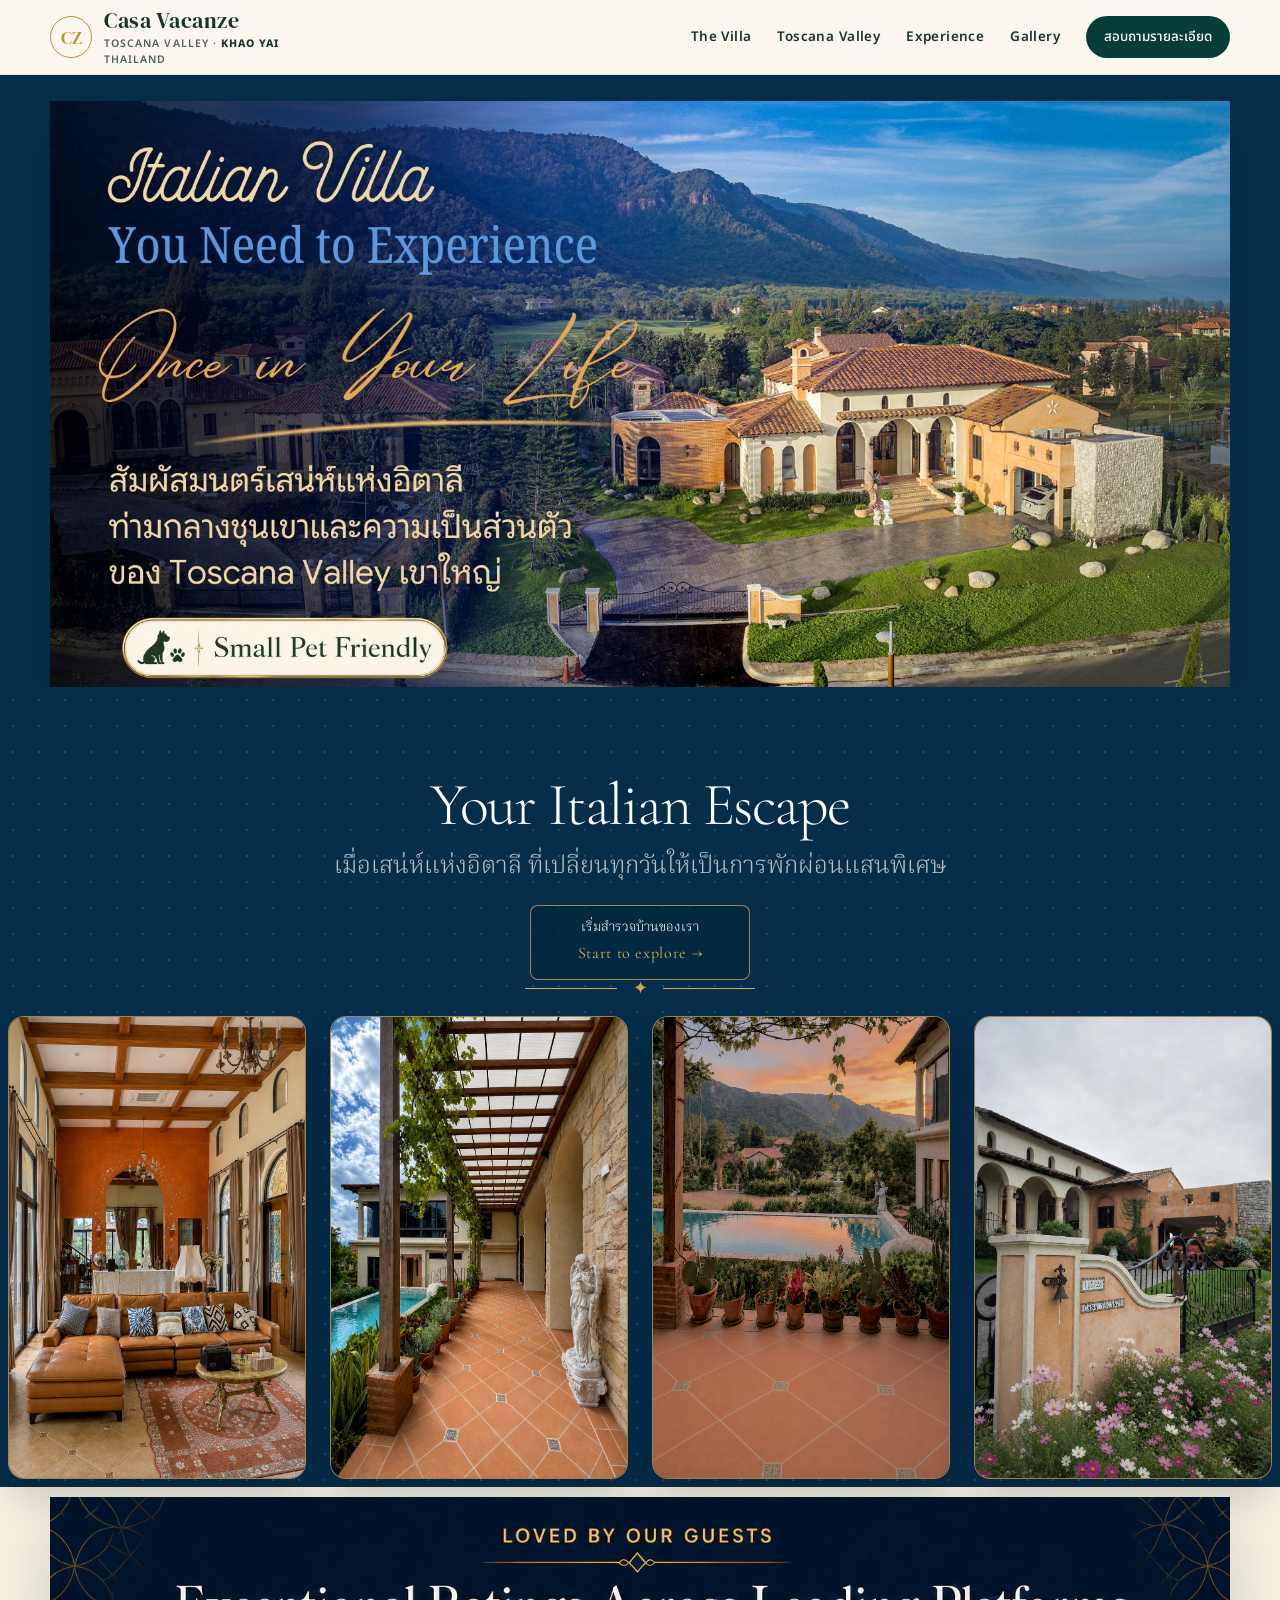
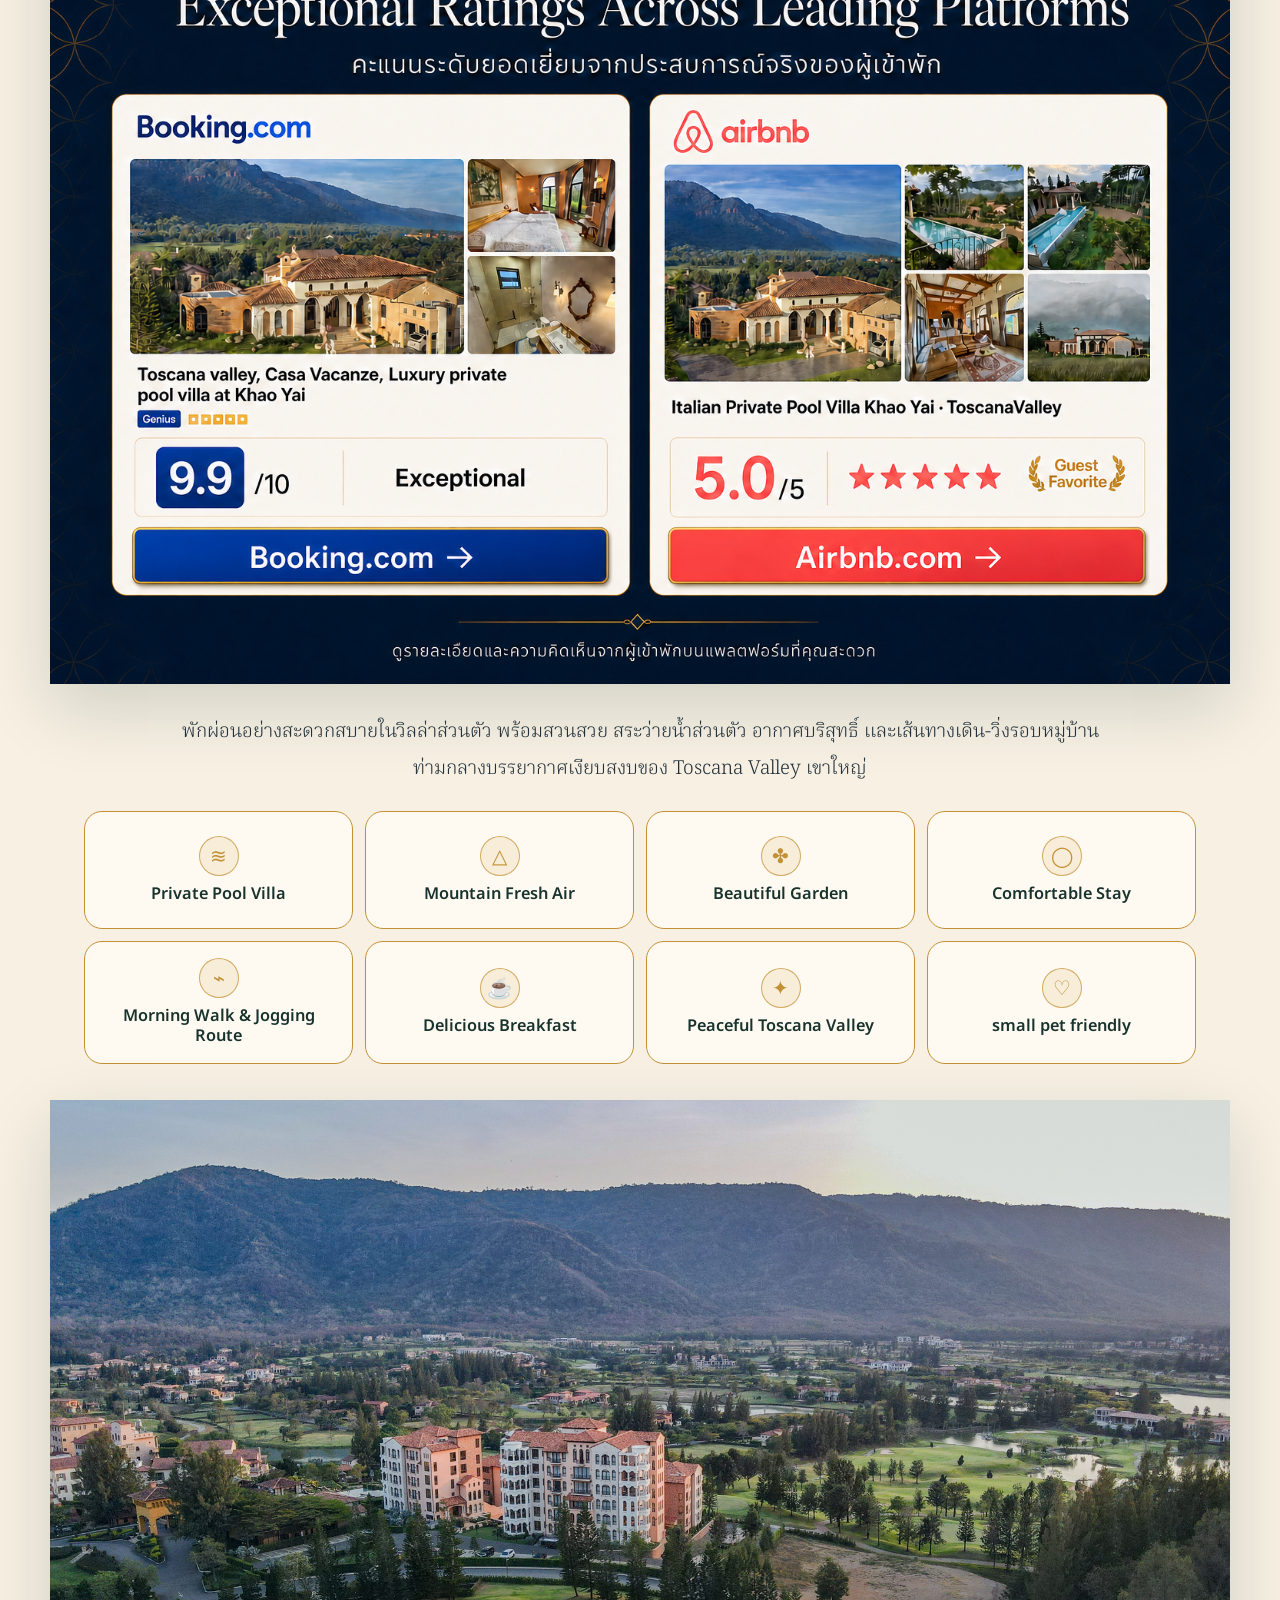
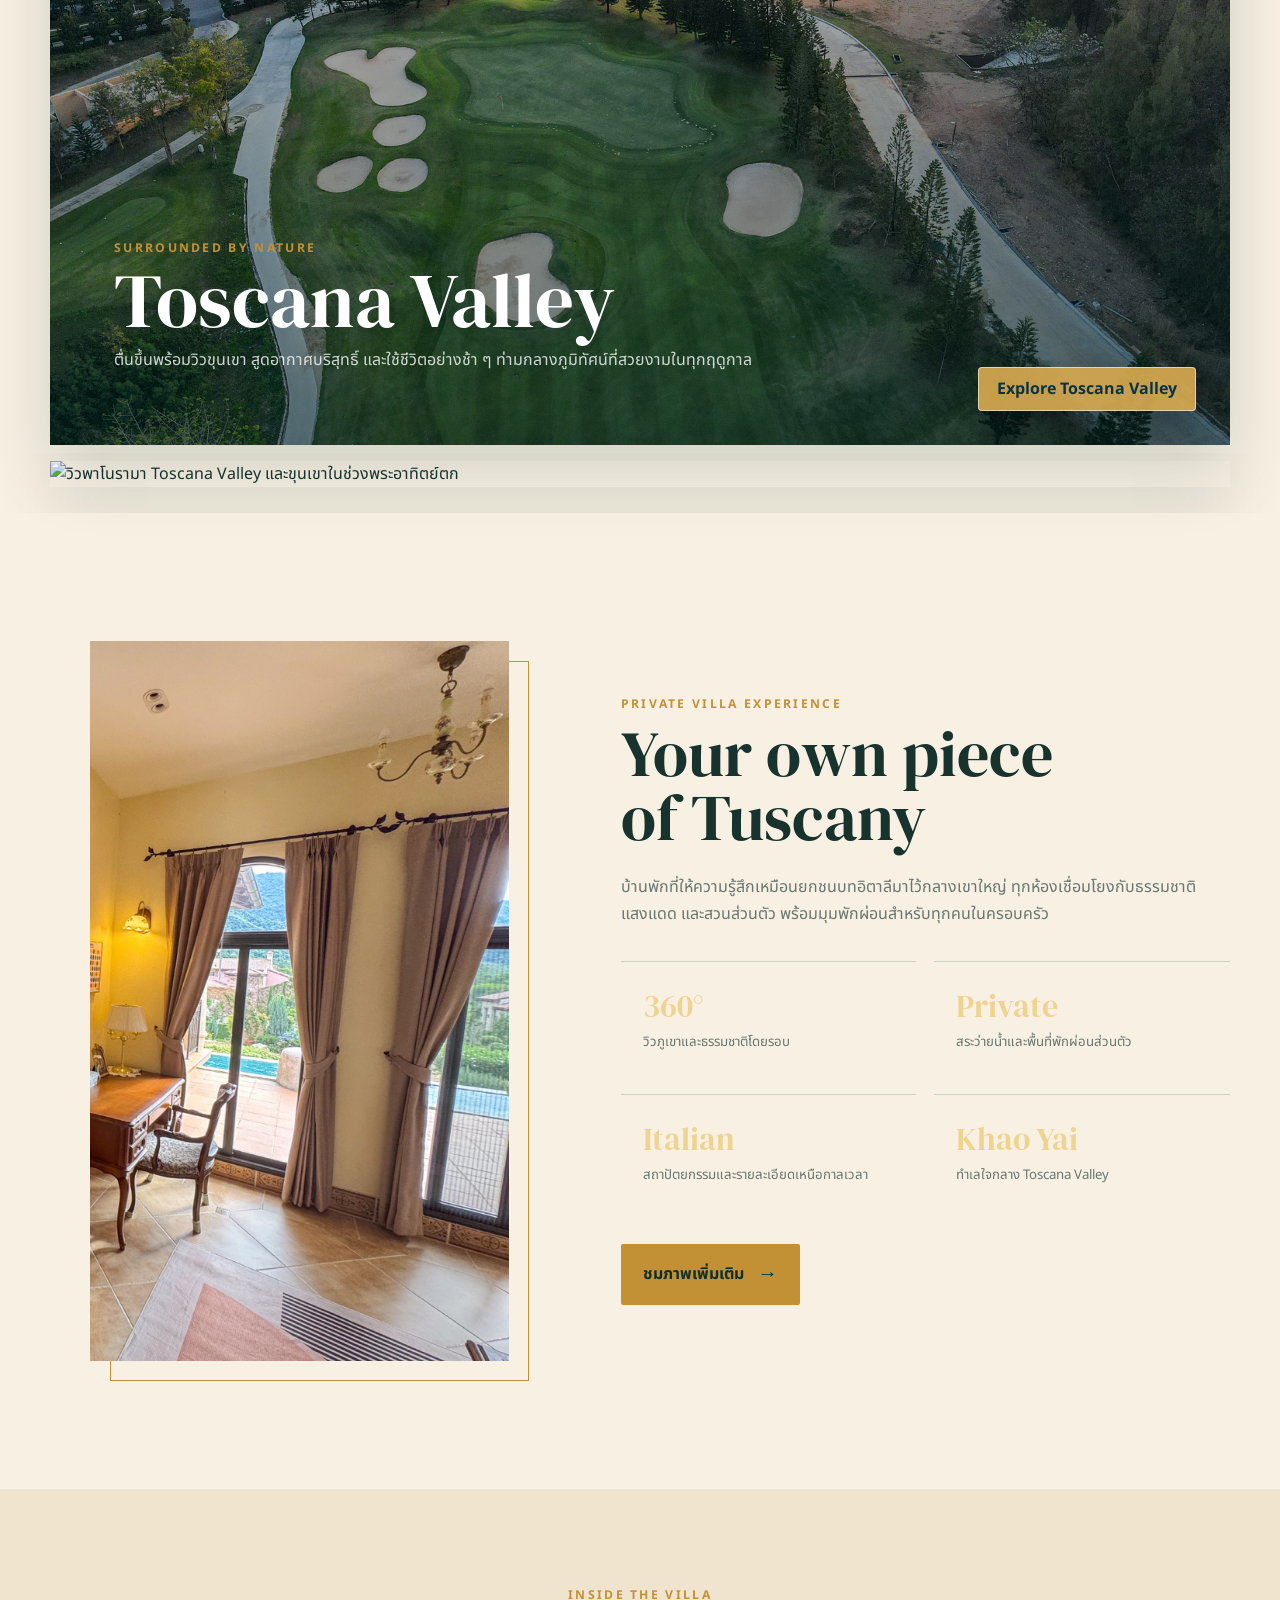
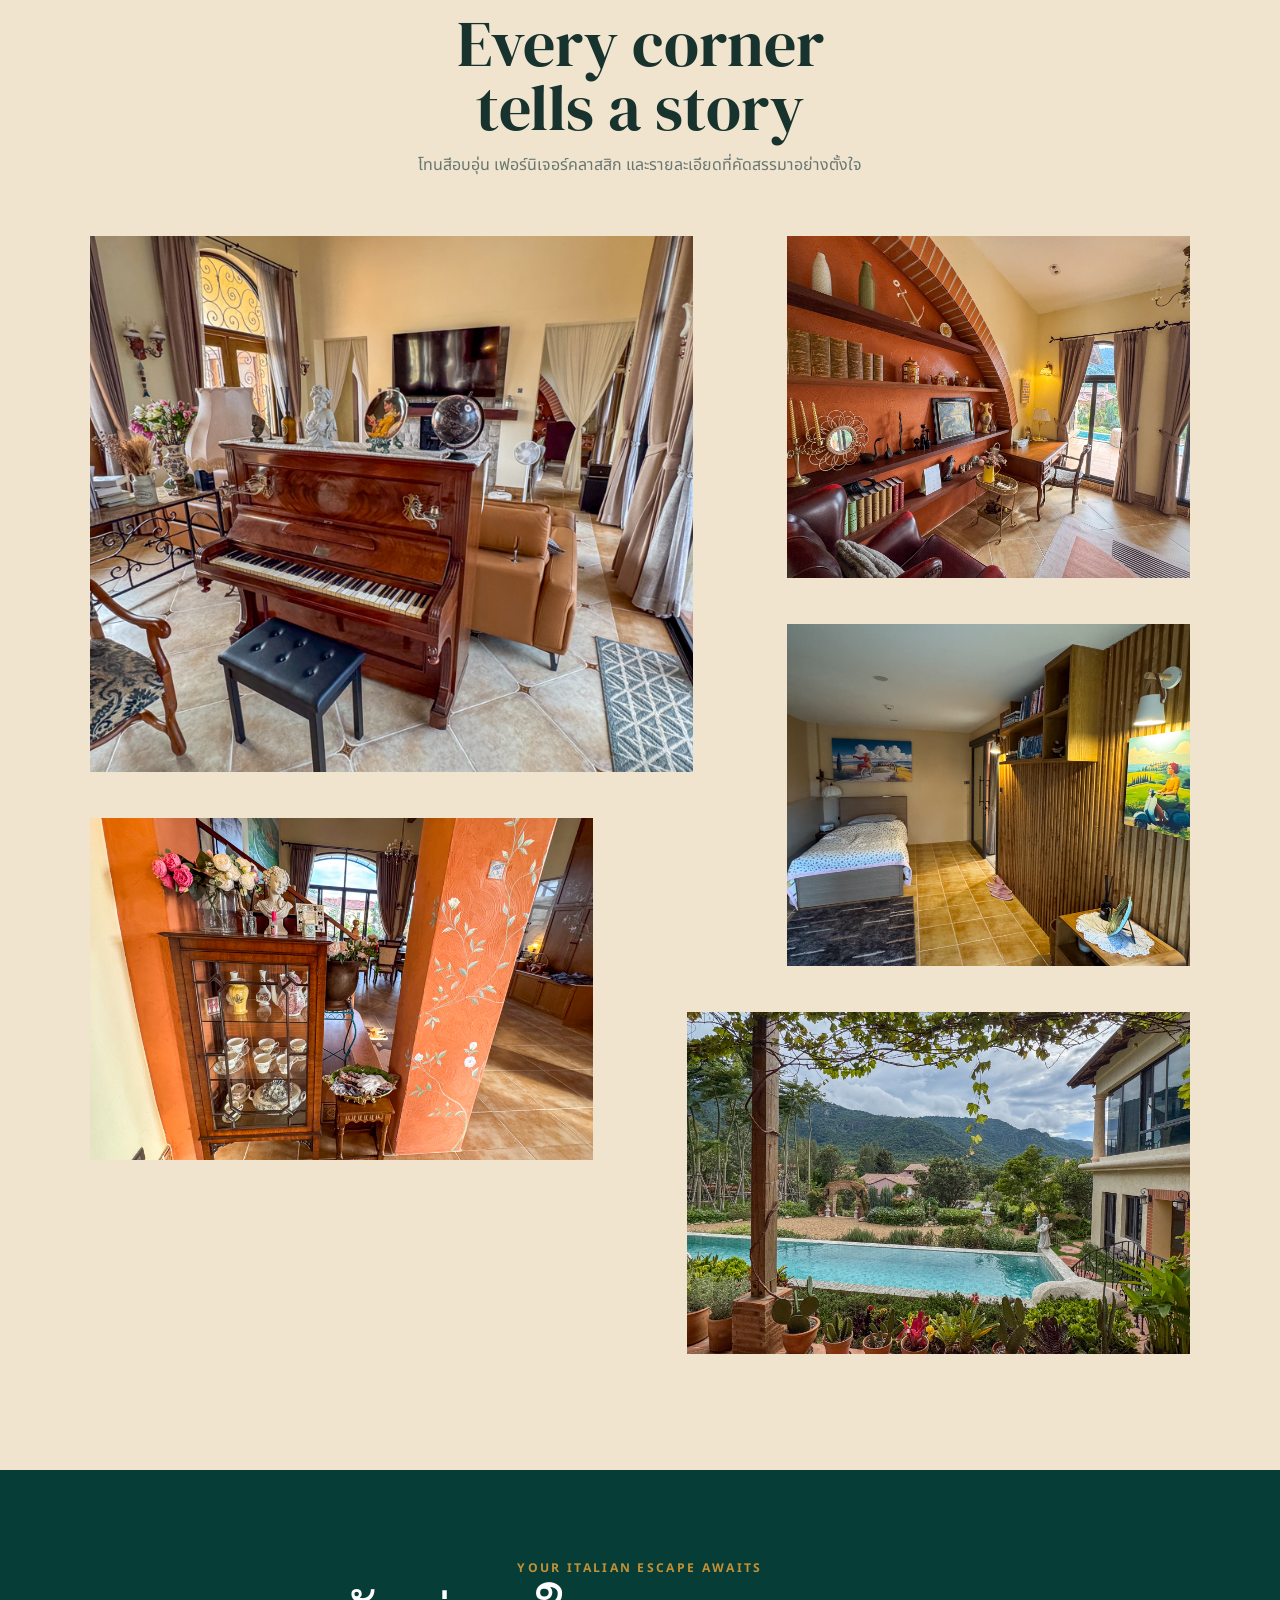
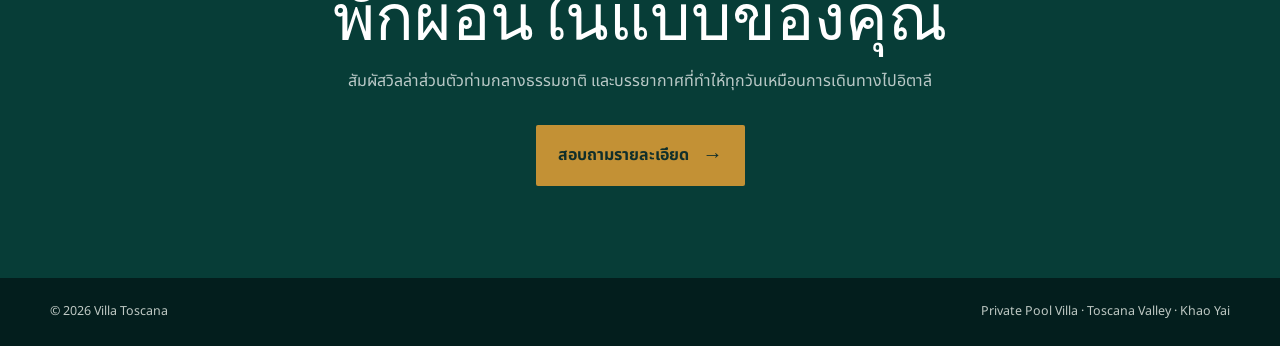
==== toscana-villa-site/index.html @ 16be2367 "Add icons to review highlight blocks" ====
<!doctype html>
<html lang="th">
<head>
  <meta charset="utf-8">
  <meta name="viewport" content="width=device-width, initial-scale=1">
  <meta name="description" content="Italian private pool villa ใจกลาง Toscana Valley เขาใหญ่">
  <title>Villa Toscana — Italian Private Pool Villa</title>
  <link rel="preconnect" href="https://fonts.googleapis.com">
  <link rel="preconnect" href="https://fonts.gstatic.com" crossorigin>
  <link href="https://fonts.googleapis.com/css2?family=Cormorant+Garamond:wght@300;400&family=DM+Serif+Display&family=Noto+Sans+Thai:wght@300;400;500;600;700&family=Noto+Serif+Thai:wght@300;400&display=swap" rel="stylesheet">
  <style>
    :root{--pine:#073d37;--deep:#062c2b;--cream:#f7f0e3;--paper:#fbf7ef;--gold:#c39135;--ink:#18332e;--muted:#687771;--line:rgba(195,145,53,.38);--shadow:0 24px 65px rgba(15,46,40,.16)}
    *{box-sizing:border-box}html{scroll-behavior:smooth}body{margin:0;color:var(--ink);background:var(--paper);font-family:"Noto Sans Thai",sans-serif;line-height:1.65}img{display:block;width:100%;height:100%;object-fit:cover}a{color:inherit;text-decoration:none}.wrap{width:min(1180px,calc(100% - 40px));margin:auto}
    .topbar{position:sticky;top:0;z-index:20;background:rgba(251,247,239,.92);border-bottom:1px solid rgba(7,61,55,.1);backdrop-filter:blur(14px)}
    nav{height:74px;display:flex;align-items:center;justify-content:space-between;gap:24px}.brand{display:flex;align-items:center;gap:12px}.monogram{width:42px;height:42px;display:grid;place-items:center;border:1px solid var(--gold);border-radius:50%;color:var(--gold);font:1.15rem "DM Serif Display",serif}.brand-copy{font:1.35rem "DM Serif Display",serif;letter-spacing:.03em}.brand-copy small{display:block;margin-top:2px;color:#51605c;font:600 .66rem/1.45 "Noto Sans Thai",sans-serif;letter-spacing:.1em;text-transform:uppercase}.brand-copy small strong{color:var(--ink);font-weight:800}.brand-copy small span{display:block}.links{display:flex;align-items:center;gap:26px;font-size:.84rem;font-weight:600;letter-spacing:.03em}.links a:hover{color:var(--gold)}.book{padding:10px 18px;color:#fff!important;background:var(--pine);border-radius:999px;font-family:"Noto Sans Thai",sans-serif;font-weight:500;letter-spacing:0}
    .hero{position:relative;padding:26px 0 0;overflow:hidden;background:var(--cream)}.hero>img{width:min(1180px,calc(100% - 40px));height:auto;max-height:none;margin:0 auto;object-fit:contain;box-shadow:var(--shadow)}.hero:after{display:none}.hero-copy{position:absolute;z-index:2;top:26px;bottom:0;left:50%;width:min(1180px,calc(100% - 40px));max-width:none;margin:0;transform:translateX(-50%);display:flex;flex-direction:column;align-items:flex-start;justify-content:center;padding:54px 56px;text-align:left;color:#fff;background:linear-gradient(90deg,rgba(3,35,55,.91) 0%,rgba(3,35,55,.75) 30%,rgba(3,35,55,.16) 51%,transparent 66%)}.hero-copy>*{max-width:470px}.hero-copy .eyebrow{justify-content:flex-start}.eyebrow{display:flex;align-items:center;gap:12px;margin-bottom:22px;color:var(--gold);font-size:.78rem;font-weight:600;letter-spacing:.18em;text-transform:uppercase}.eyebrow:before{content:"";width:48px;height:1px;background:var(--gold)}h1,h2,h3,p{margin-top:0}h1{margin-bottom:18px;font:clamp(2.8rem,4.2vw,4.65rem)/.92 "DM Serif Display",serif;letter-spacing:-.035em}h1 br{display:block}h1 span{display:block;margin-top:18px;font:600 clamp(1.05rem,1.55vw,1.5rem)/1.45 "Noto Sans Thai",sans-serif;letter-spacing:0}.lead{margin:0 0 28px;color:rgba(255,255,255,.84);font-size:.98rem}.cta{display:inline-flex;align-items:center;gap:14px;padding:14px 22px;background:var(--gold);color:#102f2b;border-radius:2px;font-weight:700}.cta span{font-size:1.25rem}
    .intro{padding:88px 0 34px;color:#fff;background-color:#062d4a;background-image:radial-gradient(rgba(255,255,255,.13) 1px,transparent 1px);background-size:26px 26px}.intro .wrap{width:min(1680px,calc(100% - 32px))}.section-head{text-align:center;max-width:790px;margin:0 auto 42px}.kicker{color:var(--gold);font:.76rem/1 "Noto Sans Thai",sans-serif;font-weight:700;letter-spacing:.19em;text-transform:uppercase}.section-head h2{margin:10px 0 12px;font:clamp(2.35rem,5vw,4.5rem)/1 "DM Serif Display",serif}.section-head h2 span{display:block;margin-top:14px;font:700 clamp(1.15rem,2.6vw,1.9rem)/1.45 "Noto Sans Thai",sans-serif}.section-head p{color:var(--muted)}.intro .section-head p{color:rgba(255,255,255,.72)}
    .thumbs{display:grid;grid-template-columns:repeat(4,1fr);gap:10px;margin:0;width:100%}.thumb{position:relative;aspect-ratio:4/3;overflow:hidden}.thumb button{all:unset;display:block;width:100%;height:100%;cursor:zoom-in}.thumb img{transition:transform .55s ease}.thumb:hover img{transform:scale(1.05)}.thumb:after{content:"";position:absolute;inset:auto 0 0;height:35%;background:linear-gradient(transparent,rgba(2,30,28,.55));pointer-events:none}
    .experience{padding:112px 0;background:var(--deep);color:#fff}.experience-grid{display:grid;grid-template-columns:.9fr 1.1fr;gap:72px;align-items:center}.portrait{height:720px;position:relative}.portrait:before{content:"";position:absolute;inset:20px -20px -20px 20px;border:1px solid var(--gold);z-index:0}.portrait img{position:relative;z-index:1}.experience h2{margin:12px 0 24px;font:clamp(2.7rem,5vw,5rem)/1 "DM Serif Display",serif}.experience .copy{color:rgba(255,255,255,.72);max-width:580px}.facts{display:grid;grid-template-columns:repeat(2,1fr);gap:18px;margin:34px 0}.fact{padding:22px;border-top:1px solid var(--line)}.fact strong{display:block;color:#efd390;font:2rem "DM Serif Display",serif}.fact span{font-size:.83rem;color:rgba(255,255,255,.66)}
    .panorama{height:min(66vw,760px);position:relative}.panorama:after{content:"";position:absolute;inset:0;background:linear-gradient(0deg,rgba(3,33,30,.68),transparent 55%)}.pano-copy{position:absolute;z-index:1;left:max(20px,calc((100% - 1140px)/2));bottom:54px;color:#fff;max-width:650px}.pano-copy h2{margin:8px 0;font:clamp(2.7rem,6vw,5.7rem)/1 "DM Serif Display",serif}.pano-copy p{color:rgba(255,255,255,.8)}
    .gallery{padding:100px 0;background:#f0e4cf}.gallery-grid{margin-top:38px;display:grid;grid-template-columns:repeat(12,1fr);grid-auto-rows:180px;gap:14px}.tile{overflow:hidden}.tile:nth-child(1){grid-column:span 7;grid-row:span 3}.tile:nth-child(2){grid-column:span 5;grid-row:span 2}.tile:nth-child(3){grid-column:span 5;grid-row:span 2}.tile:nth-child(4),.tile:nth-child(5){grid-column:span 6;grid-row:span 2}.tile img{transition:transform .65s ease}.tile:hover img{transform:scale(1.035)}
    .contact{padding:92px 0;text-align:center;color:#fff;background:var(--pine)}.contact h2{margin:12px 0 18px;font:clamp(2.5rem,5vw,4.7rem)/1 "DM Serif Display",serif}.contact p{max-width:620px;margin:0 auto 30px;color:rgba(255,255,255,.72)}footer{padding:24px 0;color:#bfc9c4;background:#031e1d;font-size:.78rem}.footer-row{display:flex;justify-content:space-between;gap:20px}
    @media(max-width:800px){.links a:not(.book){display:none}.wrap{width:min(100% - 28px,1180px)}nav{height:66px}.brand-copy{font-size:1.1rem}.brand-copy small{font-size:.56rem;letter-spacing:.08em}.hero{padding-top:14px}.hero>img{width:calc(100% - 28px)}.hero-copy{position:static;width:calc(100% - 28px);margin:auto;transform:none;display:block;padding:38px 0 48px;text-align:center;color:var(--ink);background:none}.hero-copy>*{max-width:650px;margin-left:auto;margin-right:auto}.hero-copy .eyebrow{justify-content:center}.hero-copy .lead{color:var(--muted)}h1 br{display:none}.intro,.gallery{padding:70px 0}.intro{padding-bottom:14px}.intro .wrap{width:calc(100% - 20px)}.thumbs{grid-template-columns:repeat(2,1fr);gap:8px}.experience{padding:78px 0}.experience-grid{grid-template-columns:1fr;gap:52px}.portrait{height:570px}.facts{grid-template-columns:1fr 1fr}.panorama{height:620px}.pano-copy{left:22px;right:22px;bottom:34px}.gallery-grid{grid-auto-rows:135px}.tile:nth-child(n){grid-column:span 6;grid-row:span 2}.tile:first-child{grid-column:span 12;grid-row:span 3}.footer-row{flex-direction:column;text-align:center}}
    @media(max-width:480px){h1{font-size:3.35rem}.thumbs{gap:6px}.portrait{height:480px}.facts{grid-template-columns:1fr}.panorama{height:520px}.gallery-grid{display:block}.tile{height:260px;margin-bottom:10px}}
    .hero{background:#062d4a}
    .intro .thumbs{gap:10px}
    .intro .thumb{aspect-ratio:3/4;border:1px solid rgba(211,167,83,.72);border-radius:18px;background:#07334a;box-shadow:0 18px 38px rgba(0,0,0,.16)}
    .intro .thumb img{height:72%;object-fit:cover}
    .intro .thumb:after{height:32%;background:linear-gradient(transparent,rgba(3,30,45,.32))}
    .card-number,.card-heart{position:absolute;z-index:3;top:13px;width:34px;height:34px;display:grid;place-items:center;border-radius:50%}
    .card-number{left:13px;color:#fff;background:#0b5b4c;border:1px solid rgba(255,255,255,.45);font-weight:700}
    .card-heart{right:13px;color:#fff;background:rgba(3,30,45,.24);border:1px solid rgba(255,255,255,.6);font-size:1.2rem}
    .thumb figcaption{position:absolute;z-index:4;left:0;right:0;bottom:0;height:28%;padding:18px 18px 14px;color:#fff;background:#07334a;text-align:left}
    .thumb figcaption strong{display:block;font:1.45rem/1.15 "DM Serif Display",serif;letter-spacing:.02em}
    .thumb figcaption em{display:block;margin-top:4px;color:#d7ad5b;font:1rem "DM Serif Display",serif}
    .thumb figcaption small{display:block;margin-top:8px;color:rgba(255,255,255,.72);font-size:.72rem;line-height:1.45}
    .intro .section-head{position:relative;margin-bottom:48px;padding-bottom:25px}
    .intro .section-head h2{margin:0;font-size:clamp(2.6rem,4.8vw,4.6rem)}
    .intro .section-head h2 span{margin-top:12px;font-family:"Noto Serif Thai",serif;font-size:clamp(1.1rem,2.25vw,1.75rem);font-weight:300;line-height:1.65;letter-spacing:.015em}
    .intro .section-head:after{content:"✦";position:absolute;left:50%;bottom:0;transform:translateX(-50%);width:230px;color:#d3a64f;background:linear-gradient(90deg,#d3a64f 0 40%,transparent 40% 60%,#d3a64f 60% 100%) center/100% 1px no-repeat;text-align:center;font-size:1.15rem;line-height:1}
    @media(max-width:800px){.intro .thumbs{gap:8px}.intro .thumb{border-radius:14px}.thumb figcaption{padding:13px 12px 10px}.thumb figcaption strong{font-size:1.1rem}.thumb figcaption em{font-size:.84rem}.thumb figcaption small{display:none}.card-number,.card-heart{top:9px;width:28px;height:28px}.card-number{left:9px}.card-heart{right:9px}}
    .intro{padding-bottom:8px}
    .intro .wrap{width:min(1760px,calc(100% - 16px))}
    .intro .section-head{max-width:1280px;margin-bottom:38px}
    .intro .section-head h2{font-family:"Cormorant Garamond",serif;font-size:clamp(2.65rem,4.7vw,4.8rem);font-weight:300;letter-spacing:-.025em}
    .intro .section-head h2 span{white-space:nowrap;color:#b7c0c8;font-size:clamp(.82rem,1.9vw,1.52rem);font-weight:300;letter-spacing:0}
    .intro .thumbs{gap:6px}
    .intro .thumb{aspect-ratio:9/14;border-radius:16px}
    .intro .thumb img{height:100%;object-fit:cover}
    .intro .thumb:after{display:none}
    @media(max-width:800px){.intro{padding-bottom:4px}.intro .wrap{width:calc(100% - 8px)}.intro .section-head{margin-bottom:28px}.intro .thumbs{gap:4px}.intro .thumb{border-radius:11px}}
    .wide-panorama{padding:8px 0 26px;background:#062d4a}
    .wide-panorama img{width:min(1180px,calc(100% - 40px));height:auto;margin:0 auto;object-fit:contain;box-shadow:var(--shadow)}
    @media(max-width:800px){.wide-panorama{padding:4px 0 14px}.wide-panorama img{width:calc(100% - 8px)}}
    .intro .section-head{margin-bottom:18px;padding-bottom:18px}
    .intro .thumbs{grid-template-columns:repeat(4,minmax(0,1fr));gap:3px}
    .intro .thumb{width:100%;min-width:0;margin:0}
    @media(max-width:800px){.intro{padding-top:42px}.intro .wrap{width:calc(100% - 4px)}.intro .section-head{margin-bottom:12px;padding-bottom:14px}.intro .thumbs{grid-template-columns:repeat(2,minmax(0,1fr));gap:2px}.wide-panorama{padding-top:2px}.wide-panorama img{width:calc(100% - 4px)}}
    .explore-prompt{position:static;z-index:2;display:flex;flex-direction:column;align-items:center;justify-content:center;width:fit-content;min-width:220px;margin:18px auto 0;padding:12px 17px;border:1px solid rgba(211,166,79,.75);border-radius:8px;color:#fff;background:rgba(3,40,61,.7);text-align:center;transition:.25s ease}
    .explore-prompt:hover{color:#082f46;background:#d3a64f;transform:translateY(-1px)}
    .explore-prompt span{display:block;font-family:"Noto Serif Thai",serif;font-size:.84rem;font-weight:300;line-height:1.5}
    .explore-prompt small{display:block;margin-top:2px;color:#d7ad5b;font-family:"Cormorant Garamond",serif;font-size:1rem;font-weight:400;letter-spacing:.04em}
    .explore-prompt:hover small{color:#082f46}
    @media(max-width:800px){.explore-prompt{width:200px;min-width:0;margin:18px auto 14px;transform:none}.explore-prompt:hover{transform:none}.intro .section-head{padding-bottom:16px}}
    .experience{background:var(--cream);color:var(--ink)}
    .experience .copy{color:var(--muted)}
    .experience .fact{border-top-color:rgba(7,61,55,.18)}
    .experience .fact span{color:var(--muted)}
    .intro .thumbs{grid-template-columns:repeat(4,minmax(0,1fr));gap:24px}
    @media(max-width:800px){.intro .thumbs{grid-template-columns:repeat(2,minmax(0,1fr));gap:6px}}
    .panorama{height:auto;padding:10px 0 8px;background:var(--cream)}
    .pano-frame{position:relative;width:min(1180px,calc(100% - 40px));margin:0 auto;overflow:hidden;box-shadow:var(--shadow)}
    .panorama img{width:100%;height:auto;object-fit:contain}
    .panorama:after{display:none}
    .pano-frame:after{content:"";position:absolute;inset:0;background:linear-gradient(0deg,rgba(3,33,30,.54),rgba(3,33,30,.08) 62%,rgba(3,33,30,.1));pointer-events:none}
    .pano-copy{left:64px;right:260px;bottom:56px;max-width:none}
    .pano-valley-button{position:absolute;z-index:2;right:34px;bottom:34px;padding:13px 18px;border:1px solid rgba(255,255,255,.55);border-radius:4px;background:rgba(211,166,79,.94);color:#07334a;font-weight:700;line-height:1;box-shadow:0 12px 26px rgba(0,0,0,.22)}
    .pano-valley-button:hover{background:#f0c15d;transform:translateY(-1px)}
    .wide-panorama{background:var(--cream)}
    @media(max-width:800px){.panorama{padding:6px 0}.pano-frame{width:calc(100% - 8px)}.pano-copy{left:18px;right:18px;bottom:74px}.pano-copy h2{font-size:clamp(2.3rem,13vw,4.2rem)}.pano-valley-button{right:16px;bottom:18px;padding:11px 13px;font-size:.82rem}.intro .thumbs{gap:6px}}
    .guest-ratings{padding:10px 0 26px;background:var(--cream)}
    .guest-ratings .ratings-frame{width:min(1180px,calc(100% - 40px));margin:0 auto}
    .ratings-image-wrap{position:relative}
    .guest-ratings img{width:100%;height:auto;object-fit:contain;box-shadow:var(--shadow)}
    .ratings-link{position:absolute;bottom:5.8%;width:42.5%;height:7.2%;border-radius:12px}
    .ratings-link.booking{left:7.15%}
    .ratings-link.airbnb{right:7.15%}
    .ratings-link:focus-visible{outline:3px solid rgba(195,145,53,.95);outline-offset:4px}
    .ratings-copy{padding:30px 34px 0;text-align:center}
    .ratings-copy p{max-width:980px;margin:0 auto;color:#22303A;font-family:"Noto Serif Thai",serif;font-size:clamp(1rem,1.6vw,1.2rem);font-weight:300;line-height:1.9}
    .ratings-highlights{display:grid;grid-template-columns:repeat(4,minmax(0,1fr));gap:12px;margin:24px auto 0;padding:0;list-style:none}
    .ratings-highlights li{display:flex;flex-direction:column;align-items:center;justify-content:center;gap:8px;min-height:118px;padding:16px 18px;border:1px solid var(--gold);border-radius:18px;background:#fffaf1;color:var(--ink);font:600 1.02rem/1.25 "Noto Sans Thai",sans-serif;text-align:center}
    .benefit-icon{width:40px;height:40px;display:grid;place-items:center;border-radius:50%;border:1px solid rgba(195,145,53,.72);background:rgba(195,145,53,.12);color:var(--gold);font:1.28rem/1 "DM Serif Display",serif}
    .lightbox{position:fixed;inset:0;z-index:60;display:flex;align-items:center;justify-content:center;padding:26px;background:rgba(4,18,31,.82);opacity:0;visibility:hidden;pointer-events:none;transition:opacity .25s ease,visibility .25s ease}
    .lightbox.is-open{opacity:1;visibility:visible;pointer-events:auto}
    .lightbox-panel{position:relative;max-width:min(92vw,1200px);max-height:88vh}
    .lightbox-panel img{width:auto;max-width:100%;height:auto;max-height:88vh;border-radius:16px;box-shadow:0 28px 70px rgba(0,0,0,.38)}
    .lightbox-close{position:absolute;top:-16px;right:-16px;width:42px;height:42px;border:0;border-radius:999px;background:#fff;color:#143a5f;font:1.5rem/1 "DM Serif Display",serif;cursor:pointer;box-shadow:0 10px 24px rgba(0,0,0,.24)}
    .lightbox-backdrop{position:absolute;inset:0}
    @media(max-width:800px){.guest-ratings{padding:6px 0 20px}.guest-ratings .ratings-frame{width:calc(100% - 8px)}.ratings-link{bottom:5.8%;width:42.5%;height:7.2%}.ratings-copy{padding:22px 12px 0}.ratings-copy p{font-size:.98rem;line-height:1.8}.ratings-highlights{grid-template-columns:1fr;gap:10px;margin-top:18px}.ratings-highlights li{min-height:84px;padding:13px 14px;font-size:.96rem}.benefit-icon{width:34px;height:34px;font-size:1.08rem}.lightbox{padding:16px}.lightbox-close{top:-12px;right:-4px}}
  </style>
</head>
<body>
  <header class="topbar"><nav class="wrap"><a class="brand" href="#home"><span class="monogram">CZ</span><span class="brand-copy">Casa Vacanze<small><span>Toscana Valley · <strong>Khao Yai</strong></span><span>Thailand</span></small></span></a><div class="links"><a href="#villa">The Villa</a><a href="toscana-valley.html">Toscana Valley</a><a href="#experience">Experience</a><a href="#gallery">Gallery</a><a class="book" href="#contact">สอบถามรายละเอียด</a></div></nav></header>
  <main>
    <section class="hero" id="home"><img src="images/hero-main.png" alt="Italian Villa ท่ามกลางขุนเขาและความเป็นส่วนตัวของ Toscana Valley เขาใหญ่" fetchpriority="high"></section>
    <section class="intro" id="villa"><div class="wrap"><div class="section-head"><h2>Your Italian Escape<span>เมื่อเสน่ห์แห่งอิตาลี ที่เปลี่ยนทุกวันให้เป็นการพักผ่อนแสนพิเศษ</span></h2><a class="explore-prompt" href="#experience"><span>เริ่มสำรวจบ้านของเรา</span><small>Start to explore →</small></a></div><div class="thumbs"><figure class="thumb"><button type="button" class="thumb-open" data-lightbox-src="images/card-living.png" data-lightbox-alt="ห้องนั่งเล่นเพดานสูงของวิลล่า" aria-label="ขยายรูปห้องนั่งเล่นเพดานสูงของวิลล่า"><img src="images/card-living.png" alt="ห้องนั่งเล่นเพดานสูงของวิลล่า" loading="lazy"></button></figure><figure class="thumb"><button type="button" class="thumb-open" data-lightbox-src="images/card-courtyard.png" data-lightbox-alt="ทางเดินริมสระและสวนของวิลล่า" aria-label="ขยายรูปทางเดินริมสระและสวนของวิลล่า"><img src="images/card-courtyard.png" alt="ทางเดินริมสระและสวนของวิลล่า" loading="lazy"></button></figure><figure class="thumb"><button type="button" class="thumb-open" data-lightbox-src="images/card-pool.png" data-lightbox-alt="สระว่ายน้ำส่วนตัวช่วงพระอาทิตย์ตก" aria-label="ขยายรูปสระว่ายน้ำส่วนตัวช่วงพระอาทิตย์ตก"><img src="images/card-pool.png" alt="สระว่ายน้ำส่วนตัวช่วงพระอาทิตย์ตก" loading="lazy"></button></figure><figure class="thumb"><button type="button" class="thumb-open" data-lightbox-src="images/card-entrance.png" data-lightbox-alt="ประตูทางเข้าวิลล่าและสวนดอกไม้" aria-label="ขยายรูปประตูทางเข้าวิลล่าและสวนดอกไม้"><img src="images/card-entrance.png" alt="ประตูทางเข้าวิลล่าและสวนดอกไม้" loading="lazy"></button></figure></div></div></section>
    <section class="guest-ratings"><div class="ratings-frame"><div class="ratings-image-wrap"><img src="images/guest-ratings.png" alt="คะแนนรีวิวจาก Booking.com และ Airbnb ของ Casa Vacanze" loading="lazy"><a class="ratings-link booking" href="https://www.booking.com/Share-ZfoHVl" target="_blank" rel="noopener noreferrer" aria-label="เปิดหน้า Booking ของวิลล่า"></a><a class="ratings-link airbnb" href="https://www.airbnb.com/rooms/1501277932846526777?check_in=2026-07-18&check_out=2026-07-24&guests=1&adults=1&s=67&unique_share_id=2c007d84-0261-47b5-bdb4-f7a1ea1b9213" target="_blank" rel="noopener noreferrer" aria-label="เปิดหน้า Airbnb ของวิลล่า"></a></div><div class="ratings-copy"><p>พักผ่อนอย่างสะดวกสบายในวิลล่าส่วนตัว พร้อมสวนสวย สระว่ายน้ำส่วนตัว อากาศบริสุทธิ์ และเส้นทางเดิน-วิ่งรอบหมู่บ้าน ท่ามกลางบรรยากาศเงียบสงบของ Toscana Valley เขาใหญ่</p><ul class="ratings-highlights"><li><span class="benefit-icon">≋</span><span>Private Pool Villa</span></li><li><span class="benefit-icon">△</span><span>Mountain Fresh Air</span></li><li><span class="benefit-icon">✤</span><span>Beautiful Garden</span></li><li><span class="benefit-icon">◯</span><span>Comfortable Stay</span></li><li><span class="benefit-icon">⌁</span><span>Morning Walk &amp; Jogging Route</span></li><li><span class="benefit-icon">☕</span><span>Delicious Breakfast</span></li><li><span class="benefit-icon">✦</span><span>Peaceful Toscana Valley</span></li><li><span class="benefit-icon">♡</span><span>small pet friendly</span></li></ul></div></div></section>
    <section class="panorama"><div class="pano-frame"><img src="images/toscana-view.jpg" alt="ทิวทัศน์ Toscana Valley และสนามกอล์ฟ" loading="lazy"><div class="pano-copy"><div class="kicker">Surrounded by nature</div><h2>Toscana Valley</h2><p>ตื่นขึ้นพร้อมวิวขุนเขา สูดอากาศบริสุทธิ์ และใช้ชีวิตอย่างช้า ๆ ท่ามกลางภูมิทัศน์ที่สวยงามในทุกฤดูกาล</p></div><a class="pano-valley-button" href="#gallery">Explore Toscana Valley</a></div></section>
    <section class="wide-panorama"><img src="images/toscana-sunset-panorama.jpg" alt="วิวพาโนรามา Toscana Valley และขุนเขาในช่วงพระอาทิตย์ตก" loading="lazy"></section>
    <section class="experience" id="experience"><div class="wrap experience-grid"><figure class="portrait"><img src="images/pool-vertical.jpg" alt="ห้องพักที่เชื่อมต่อกับสระว่ายน้ำส่วนตัว" loading="lazy"></figure><div><div class="kicker">Private Villa Experience</div><h2>Your own piece<br>of Tuscany</h2><p class="copy">บ้านพักที่ให้ความรู้สึกเหมือนยกชนบทอิตาลีมาไว้กลางเขาใหญ่ ทุกห้องเชื่อมโยงกับธรรมชาติ แสงแดด และสวนส่วนตัว พร้อมมุมพักผ่อนสำหรับทุกคนในครอบครัว</p><div class="facts"><div class="fact"><strong>360°</strong><span>วิวภูเขาและธรรมชาติโดยรอบ</span></div><div class="fact"><strong>Private</strong><span>สระว่ายน้ำและพื้นที่พักผ่อนส่วนตัว</span></div><div class="fact"><strong>Italian</strong><span>สถาปัตยกรรมและรายละเอียดเหนือกาลเวลา</span></div><div class="fact"><strong>Khao Yai</strong><span>ทำเลใจกลาง Toscana Valley</span></div></div><a class="cta" href="#gallery">ชมภาพเพิ่มเติม <span>→</span></a></div></div></section>
    <section class="gallery" id="gallery"><div class="wrap"><div class="section-head"><div class="kicker">Inside the villa</div><h2>Every corner<br>tells a story</h2><p>โทนสีอบอุ่น เฟอร์นิเจอร์คลาสสิก และรายละเอียดที่คัดสรรมาอย่างตั้งใจ</p></div><div class="gallery-grid"><figure class="tile"><img src="images/piano.jpg" alt="เปียโนในห้องรับแขก" loading="lazy"></figure><figure class="tile"><img src="images/study.jpg" alt="ห้องทำงานสไตล์อิตาเลียน" loading="lazy"></figure><figure class="tile"><img src="images/interior-1.jpg" alt="รายละเอียดภายในบ้าน" loading="lazy"></figure><figure class="tile"><img src="images/interior-2.jpg" alt="มุมพักผ่อนภายในบ้าน" loading="lazy"></figure><figure class="tile"><img src="images/detail-1.jpg" alt="รายละเอียดการตกแต่ง" loading="lazy"></figure></div></div></section>
    <section class="contact" id="contact"><div class="wrap"><div class="kicker">Your Italian escape awaits</div><h2>พักผ่อนในแบบของคุณ</h2><p>สัมผัสวิลล่าส่วนตัวท่ามกลางธรรมชาติ และบรรยากาศที่ทำให้ทุกวันเหมือนการเดินทางไปอิตาลี</p><a class="cta" href="mailto:hello@example.com">สอบถามรายละเอียด <span>→</span></a></div></section>
  </main>
  <div class="lightbox" id="thumb-lightbox" aria-hidden="true"><button type="button" class="lightbox-backdrop" aria-label="ปิดภาพขยาย"></button><div class="lightbox-panel" role="dialog" aria-modal="true" aria-label="ภาพขยาย"><button type="button" class="lightbox-close" aria-label="ปิดภาพขยาย">×</button><img src="" alt="" id="lightbox-image"></div></div>
  <footer><div class="wrap footer-row"><span>© 2026 Villa Toscana</span><span>Private Pool Villa · Toscana Valley · Khao Yai</span></div></footer>
  <script>
    const lightbox = document.getElementById('thumb-lightbox');
    const lightboxImage = document.getElementById('lightbox-image');
    const lightboxClose = lightbox.querySelector('.lightbox-close');
    const lightboxBackdrop = lightbox.querySelector('.lightbox-backdrop');
    const thumbButtons = document.querySelectorAll('.thumb-open');
    let lastTrigger = null;

    const openLightbox = (button) => {
      lastTrigger = button;
      lightboxImage.src = button.dataset.lightboxSrc;
      lightboxImage.alt = button.dataset.lightboxAlt || '';
      lightbox.classList.add('is-open');
      lightbox.setAttribute('aria-hidden', 'false');
      document.body.style.overflow = 'hidden';
      lightboxClose.focus();
    };

    const closeLightbox = () => {
      lightbox.classList.remove('is-open');
      lightbox.setAttribute('aria-hidden', 'true');
      lightboxImage.src = '';
      document.body.style.overflow = '';
      if (lastTrigger) lastTrigger.focus();
    };

    thumbButtons.forEach((button) => {
      button.addEventListener('click', () => openLightbox(button));
    });

    lightboxClose.addEventListener('click', closeLightbox);
    lightboxBackdrop.addEventListener('click', closeLightbox);
    document.addEventListener('keydown', (event) => {
      if (event.key === 'Escape' && lightbox.classList.contains('is-open')) closeLightbox();
    });
  </script>
</body>
</html>
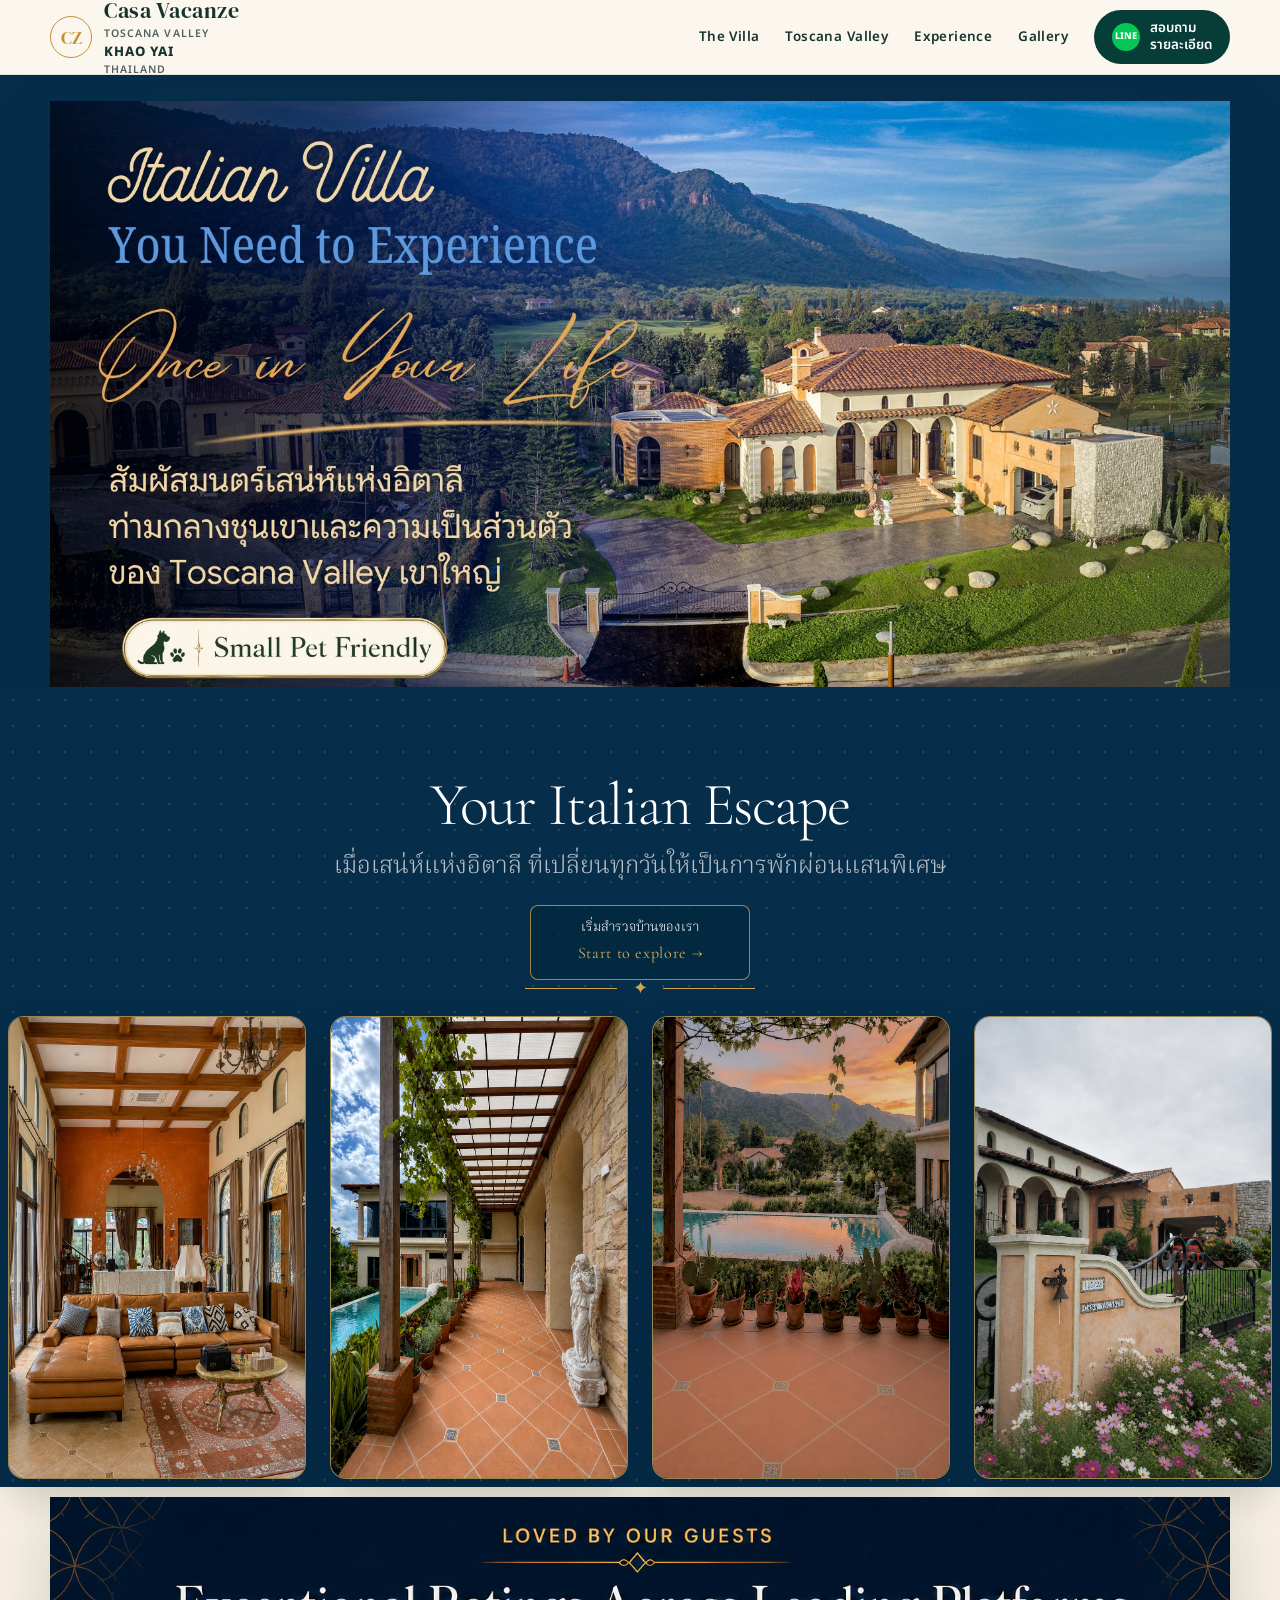
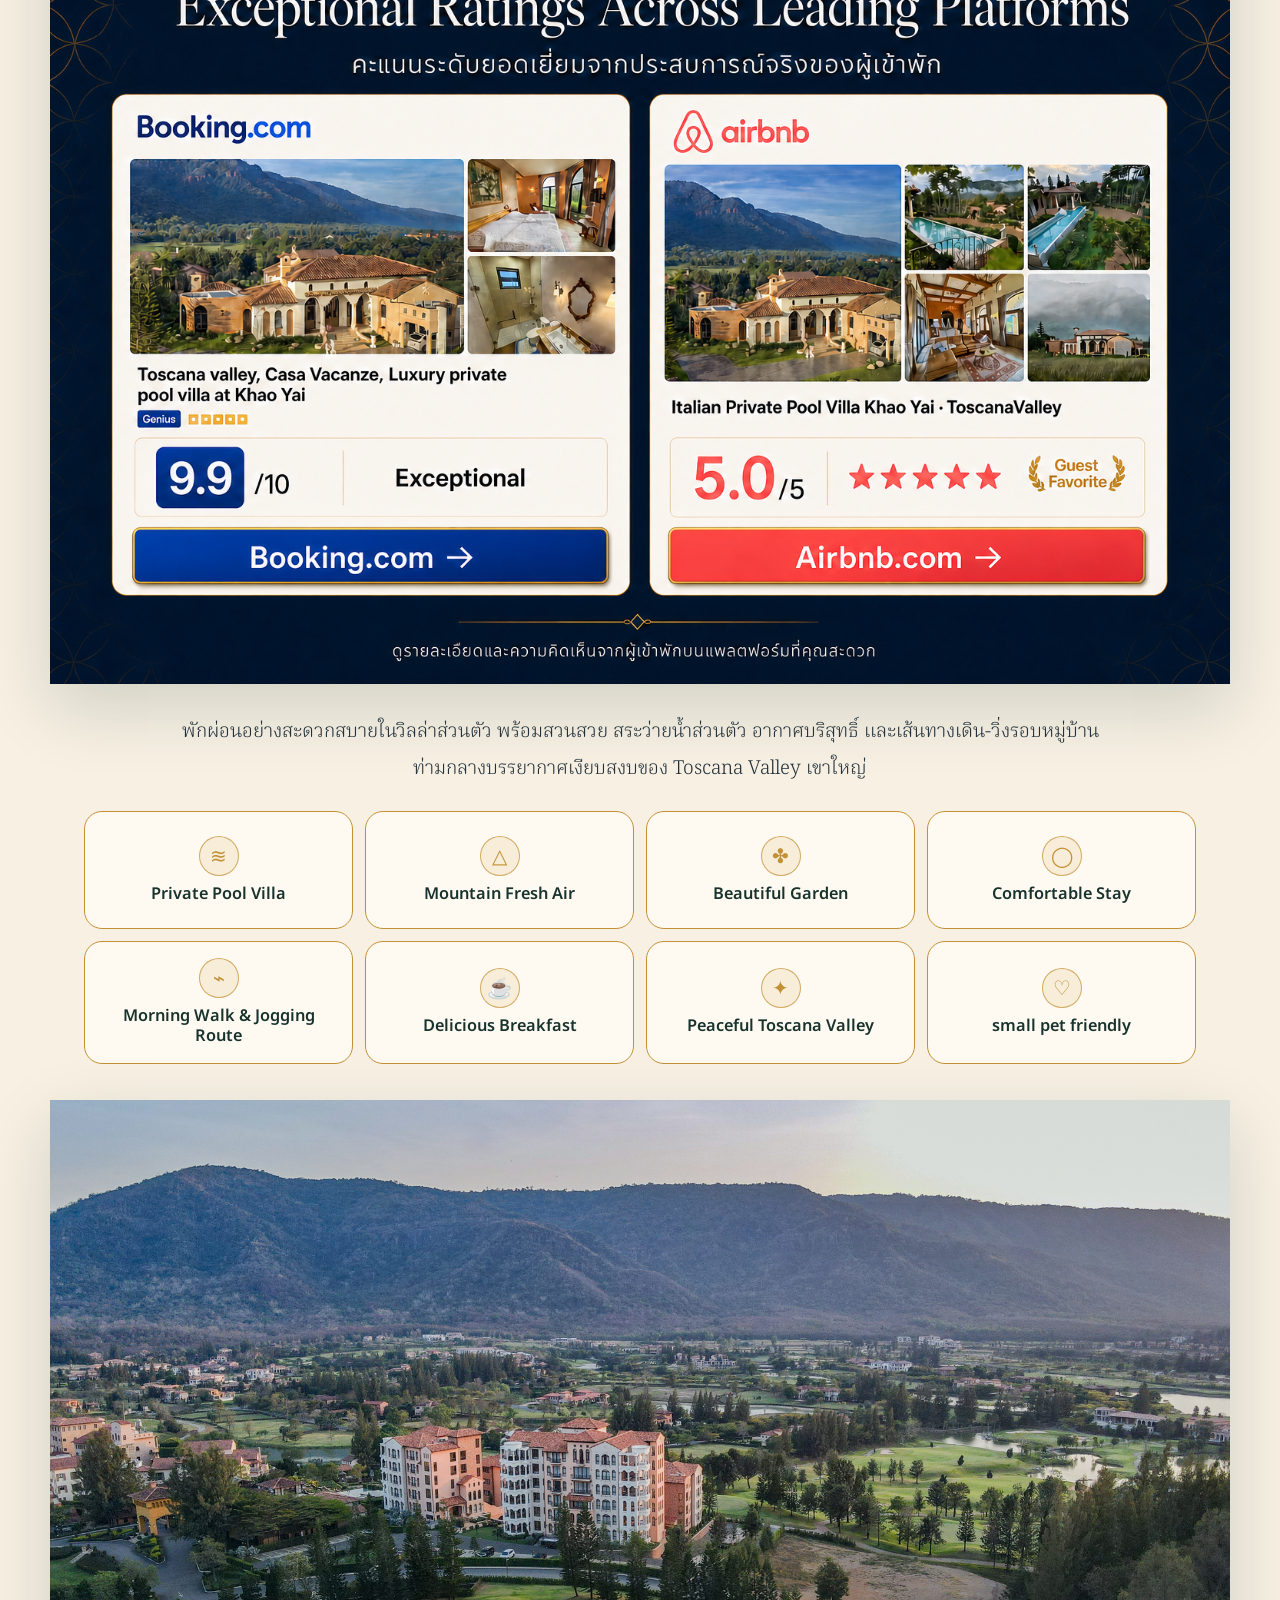
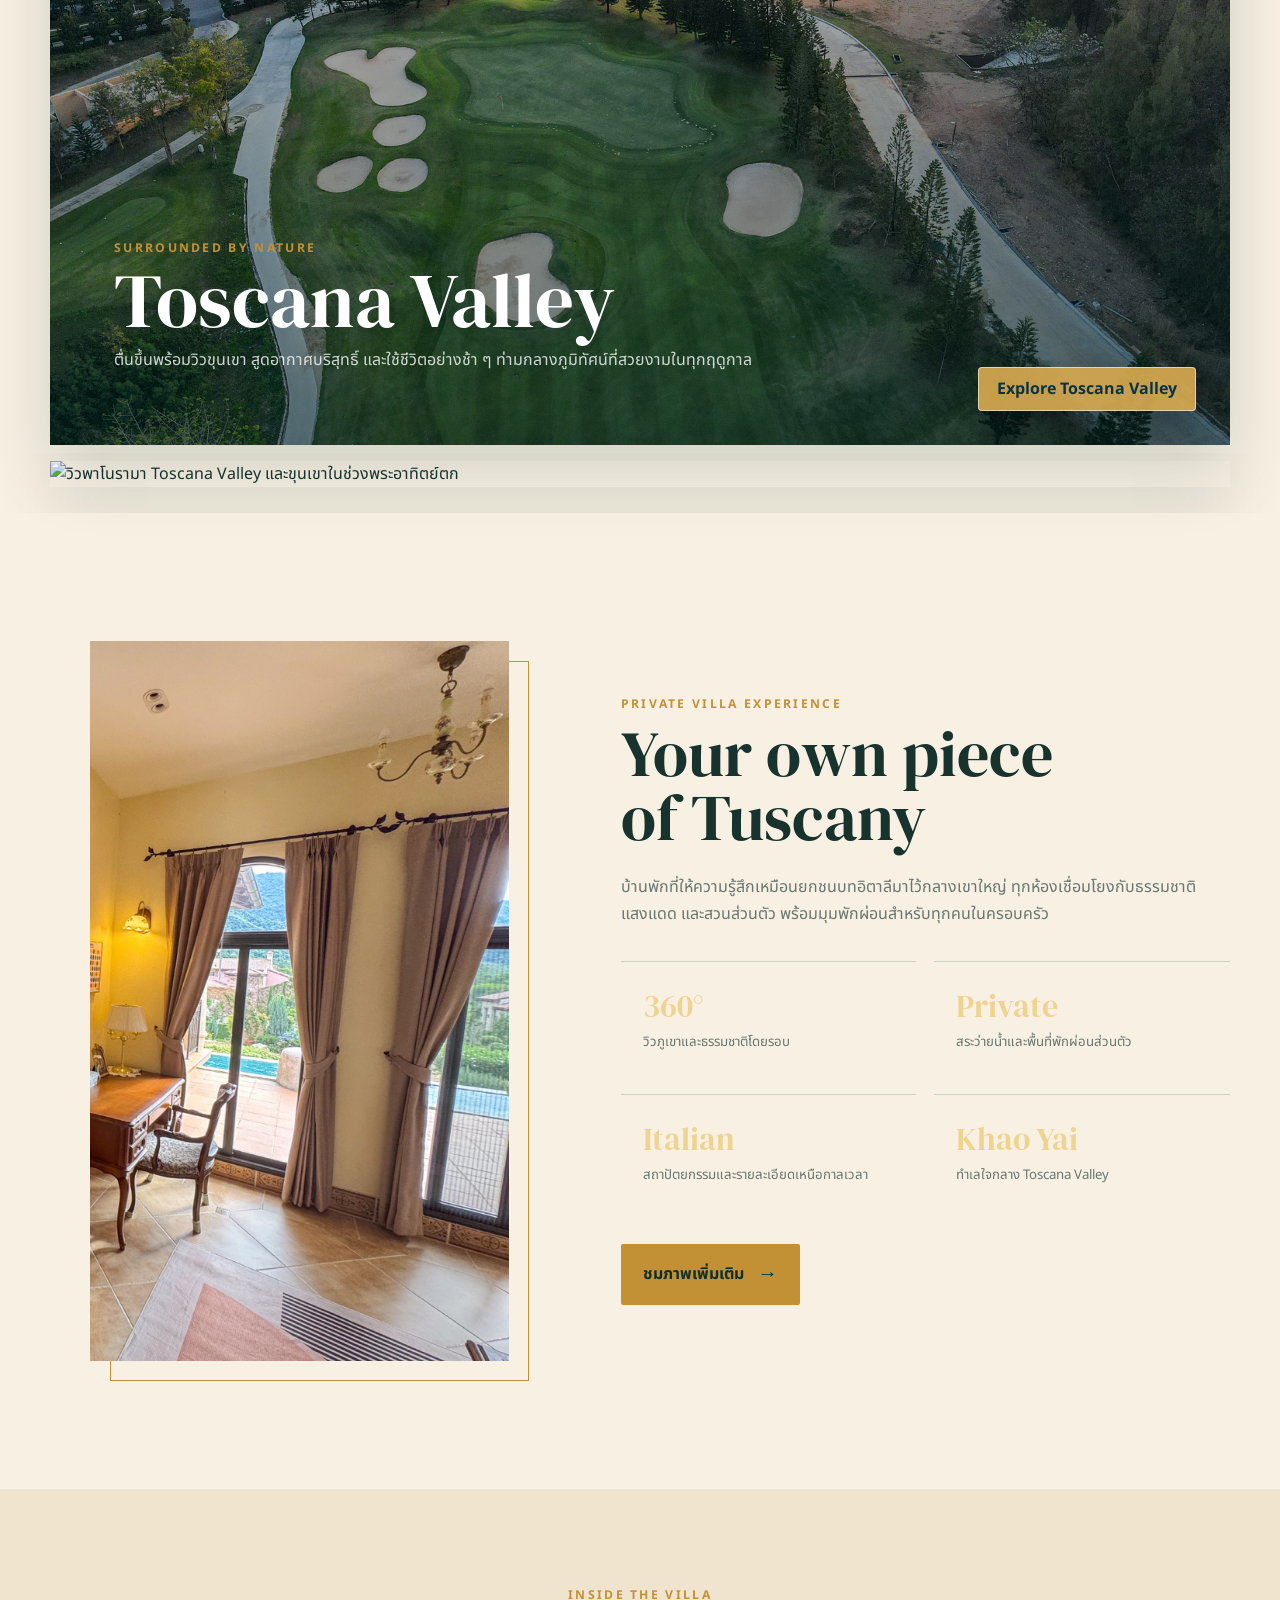
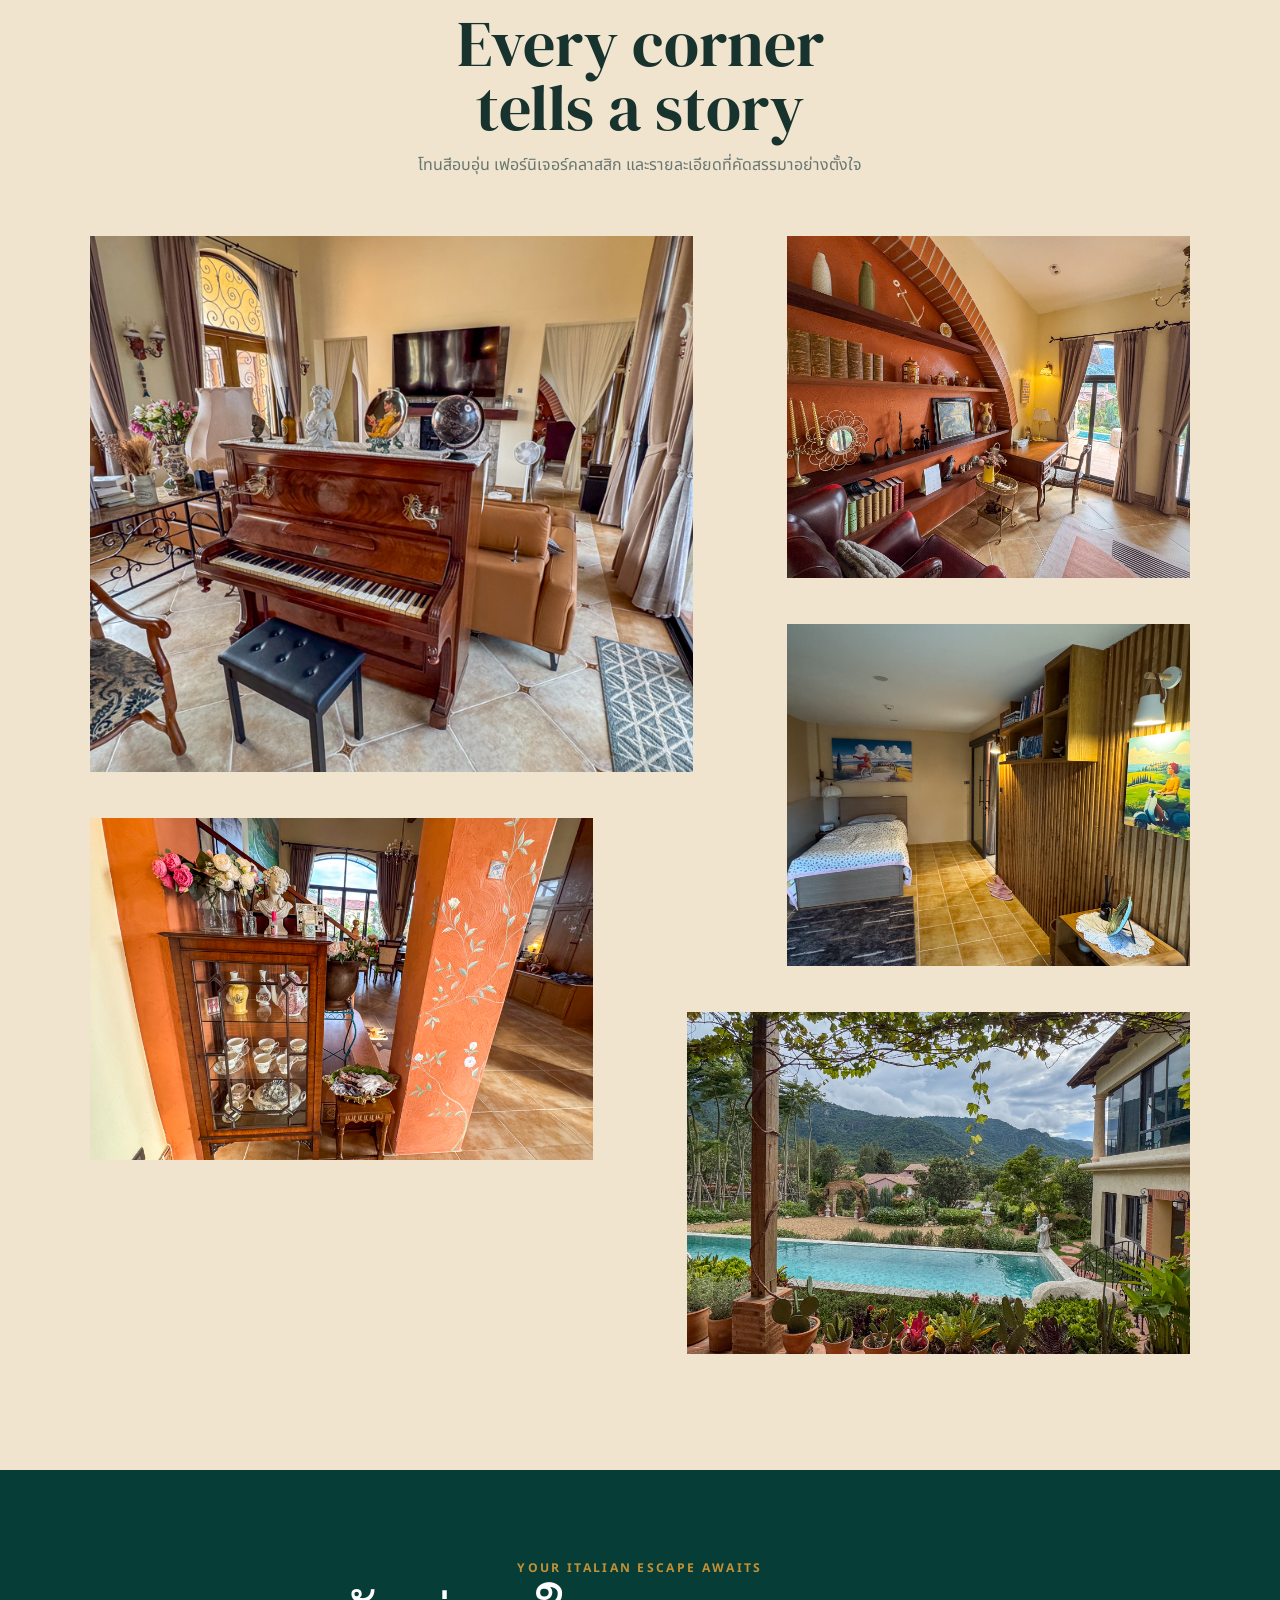
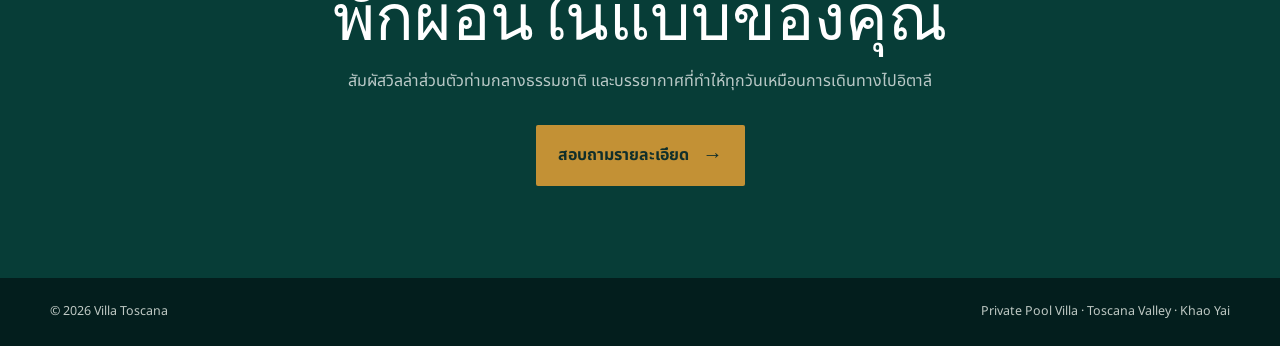
==== commit c61202ec: "Refine mobile header and LINE contact button" ====
--- a/toscana-villa-site/index.html
+++ b/toscana-villa-site/index.html
@@ -12,7 +12,7 @@
     :root{--pine:#073d37;--deep:#062c2b;--cream:#f7f0e3;--paper:#fbf7ef;--gold:#c39135;--ink:#18332e;--muted:#687771;--line:rgba(195,145,53,.38);--shadow:0 24px 65px rgba(15,46,40,.16)}
     *{box-sizing:border-box}html{scroll-behavior:smooth}body{margin:0;color:var(--ink);background:var(--paper);font-family:"Noto Sans Thai",sans-serif;line-height:1.65}img{display:block;width:100%;height:100%;object-fit:cover}a{color:inherit;text-decoration:none}.wrap{width:min(1180px,calc(100% - 40px));margin:auto}
     .topbar{position:sticky;top:0;z-index:20;background:rgba(251,247,239,.92);border-bottom:1px solid rgba(7,61,55,.1);backdrop-filter:blur(14px)}
-    nav{height:74px;display:flex;align-items:center;justify-content:space-between;gap:24px}.brand{display:flex;align-items:center;gap:12px}.monogram{width:42px;height:42px;display:grid;place-items:center;border:1px solid var(--gold);border-radius:50%;color:var(--gold);font:1.15rem "DM Serif Display",serif}.brand-copy{font:1.35rem "DM Serif Display",serif;letter-spacing:.03em}.brand-copy small{display:block;margin-top:2px;color:#51605c;font:600 .66rem/1.45 "Noto Sans Thai",sans-serif;letter-spacing:.1em;text-transform:uppercase}.brand-copy small strong{color:var(--ink);font-weight:800}.brand-copy small span{display:block}.links{display:flex;align-items:center;gap:26px;font-size:.84rem;font-weight:600;letter-spacing:.03em}.links a:hover{color:var(--gold)}.book{padding:10px 18px;color:#fff!important;background:var(--pine);border-radius:999px;font-family:"Noto Sans Thai",sans-serif;font-weight:500;letter-spacing:0}
+    nav{height:74px;display:flex;align-items:center;justify-content:space-between;gap:24px}.brand{display:flex;align-items:center;gap:12px}.monogram{width:42px;height:42px;display:grid;place-items:center;border:1px solid var(--gold);border-radius:50%;color:var(--gold);font:1.15rem "DM Serif Display",serif}.brand-copy{font:1.35rem "DM Serif Display",serif;letter-spacing:.03em}.brand-copy small{display:block;margin-top:2px;color:#51605c;font:600 .66rem/1.45 "Noto Sans Thai",sans-serif;letter-spacing:.1em;text-transform:uppercase}.brand-copy small strong{display:block;margin-top:1px;color:var(--ink);font-size:.82rem;font-weight:800;letter-spacing:.08em}.brand-copy small span{display:block}.links{display:flex;align-items:center;gap:26px;font-size:.84rem;font-weight:600;letter-spacing:.03em}.links a:hover{color:var(--gold)}.book{display:inline-flex;align-items:center;gap:10px;padding:10px 18px;color:#fff!important;background:var(--pine);border-radius:999px;font-family:"Noto Sans Thai",sans-serif;font-weight:600;letter-spacing:0}.line-mark{width:28px;height:28px;display:grid;place-items:center;flex:0 0 auto;border-radius:50%;background:#06c755;color:#fff;font:800 .58rem/1 "Noto Sans Thai",sans-serif;letter-spacing:0}.book-text{display:block;line-height:1.25}.book-text span{display:block}
     .hero{position:relative;padding:26px 0 0;overflow:hidden;background:var(--cream)}.hero>img{width:min(1180px,calc(100% - 40px));height:auto;max-height:none;margin:0 auto;object-fit:contain;box-shadow:var(--shadow)}.hero:after{display:none}.hero-copy{position:absolute;z-index:2;top:26px;bottom:0;left:50%;width:min(1180px,calc(100% - 40px));max-width:none;margin:0;transform:translateX(-50%);display:flex;flex-direction:column;align-items:flex-start;justify-content:center;padding:54px 56px;text-align:left;color:#fff;background:linear-gradient(90deg,rgba(3,35,55,.91) 0%,rgba(3,35,55,.75) 30%,rgba(3,35,55,.16) 51%,transparent 66%)}.hero-copy>*{max-width:470px}.hero-copy .eyebrow{justify-content:flex-start}.eyebrow{display:flex;align-items:center;gap:12px;margin-bottom:22px;color:var(--gold);font-size:.78rem;font-weight:600;letter-spacing:.18em;text-transform:uppercase}.eyebrow:before{content:"";width:48px;height:1px;background:var(--gold)}h1,h2,h3,p{margin-top:0}h1{margin-bottom:18px;font:clamp(2.8rem,4.2vw,4.65rem)/.92 "DM Serif Display",serif;letter-spacing:-.035em}h1 br{display:block}h1 span{display:block;margin-top:18px;font:600 clamp(1.05rem,1.55vw,1.5rem)/1.45 "Noto Sans Thai",sans-serif;letter-spacing:0}.lead{margin:0 0 28px;color:rgba(255,255,255,.84);font-size:.98rem}.cta{display:inline-flex;align-items:center;gap:14px;padding:14px 22px;background:var(--gold);color:#102f2b;border-radius:2px;font-weight:700}.cta span{font-size:1.25rem}
     .intro{padding:88px 0 34px;color:#fff;background-color:#062d4a;background-image:radial-gradient(rgba(255,255,255,.13) 1px,transparent 1px);background-size:26px 26px}.intro .wrap{width:min(1680px,calc(100% - 32px))}.section-head{text-align:center;max-width:790px;margin:0 auto 42px}.kicker{color:var(--gold);font:.76rem/1 "Noto Sans Thai",sans-serif;font-weight:700;letter-spacing:.19em;text-transform:uppercase}.section-head h2{margin:10px 0 12px;font:clamp(2.35rem,5vw,4.5rem)/1 "DM Serif Display",serif}.section-head h2 span{display:block;margin-top:14px;font:700 clamp(1.15rem,2.6vw,1.9rem)/1.45 "Noto Sans Thai",sans-serif}.section-head p{color:var(--muted)}.intro .section-head p{color:rgba(255,255,255,.72)}
     .thumbs{display:grid;grid-template-columns:repeat(4,1fr);gap:10px;margin:0;width:100%}.thumb{position:relative;aspect-ratio:4/3;overflow:hidden}.thumb button{all:unset;display:block;width:100%;height:100%;cursor:zoom-in}.thumb img{transition:transform .55s ease}.thumb:hover img{transform:scale(1.05)}.thumb:after{content:"";position:absolute;inset:auto 0 0;height:35%;background:linear-gradient(transparent,rgba(2,30,28,.55));pointer-events:none}
@@ -20,7 +20,7 @@
     .panorama{height:min(66vw,760px);position:relative}.panorama:after{content:"";position:absolute;inset:0;background:linear-gradient(0deg,rgba(3,33,30,.68),transparent 55%)}.pano-copy{position:absolute;z-index:1;left:max(20px,calc((100% - 1140px)/2));bottom:54px;color:#fff;max-width:650px}.pano-copy h2{margin:8px 0;font:clamp(2.7rem,6vw,5.7rem)/1 "DM Serif Display",serif}.pano-copy p{color:rgba(255,255,255,.8)}
     .gallery{padding:100px 0;background:#f0e4cf}.gallery-grid{margin-top:38px;display:grid;grid-template-columns:repeat(12,1fr);grid-auto-rows:180px;gap:14px}.tile{overflow:hidden}.tile:nth-child(1){grid-column:span 7;grid-row:span 3}.tile:nth-child(2){grid-column:span 5;grid-row:span 2}.tile:nth-child(3){grid-column:span 5;grid-row:span 2}.tile:nth-child(4),.tile:nth-child(5){grid-column:span 6;grid-row:span 2}.tile img{transition:transform .65s ease}.tile:hover img{transform:scale(1.035)}
     .contact{padding:92px 0;text-align:center;color:#fff;background:var(--pine)}.contact h2{margin:12px 0 18px;font:clamp(2.5rem,5vw,4.7rem)/1 "DM Serif Display",serif}.contact p{max-width:620px;margin:0 auto 30px;color:rgba(255,255,255,.72)}footer{padding:24px 0;color:#bfc9c4;background:#031e1d;font-size:.78rem}.footer-row{display:flex;justify-content:space-between;gap:20px}
-    @media(max-width:800px){.links a:not(.book){display:none}.wrap{width:min(100% - 28px,1180px)}nav{height:66px}.brand-copy{font-size:1.1rem}.brand-copy small{font-size:.56rem;letter-spacing:.08em}.hero{padding-top:14px}.hero>img{width:calc(100% - 28px)}.hero-copy{position:static;width:calc(100% - 28px);margin:auto;transform:none;display:block;padding:38px 0 48px;text-align:center;color:var(--ink);background:none}.hero-copy>*{max-width:650px;margin-left:auto;margin-right:auto}.hero-copy .eyebrow{justify-content:center}.hero-copy .lead{color:var(--muted)}h1 br{display:none}.intro,.gallery{padding:70px 0}.intro{padding-bottom:14px}.intro .wrap{width:calc(100% - 20px)}.thumbs{grid-template-columns:repeat(2,1fr);gap:8px}.experience{padding:78px 0}.experience-grid{grid-template-columns:1fr;gap:52px}.portrait{height:570px}.facts{grid-template-columns:1fr 1fr}.panorama{height:620px}.pano-copy{left:22px;right:22px;bottom:34px}.gallery-grid{grid-auto-rows:135px}.tile:nth-child(n){grid-column:span 6;grid-row:span 2}.tile:first-child{grid-column:span 12;grid-row:span 3}.footer-row{flex-direction:column;text-align:center}}
+    @media(max-width:800px){.links a:not(.book){display:none}.wrap{width:min(100% - 28px,1180px)}nav{height:82px}.brand{gap:9px}.monogram{width:38px;height:38px}.brand-copy{font-size:1.08rem}.brand-copy small{font-size:.56rem;letter-spacing:.08em}.brand-copy small strong{font-size:.78rem;line-height:1.15}.book{padding:10px 16px;gap:9px;font-size:1rem}.line-mark{width:26px;height:26px;font-size:.54rem}.hero{padding-top:14px}.hero>img{width:calc(100% - 28px)}.hero-copy{position:static;width:calc(100% - 28px);margin:auto;transform:none;display:block;padding:38px 0 48px;text-align:center;color:var(--ink);background:none}.hero-copy>*{max-width:650px;margin-left:auto;margin-right:auto}.hero-copy .eyebrow{justify-content:center}.hero-copy .lead{color:var(--muted)}h1 br{display:none}.intro,.gallery{padding:70px 0}.intro{padding-bottom:14px}.intro .wrap{width:calc(100% - 20px)}.thumbs{grid-template-columns:repeat(2,1fr);gap:8px}.experience{padding:78px 0}.experience-grid{grid-template-columns:1fr;gap:52px}.portrait{height:570px}.facts{grid-template-columns:1fr 1fr}.panorama{height:620px}.pano-copy{left:22px;right:22px;bottom:34px}.gallery-grid{grid-auto-rows:135px}.tile:nth-child(n){grid-column:span 6;grid-row:span 2}.tile:first-child{grid-column:span 12;grid-row:span 3}.footer-row{flex-direction:column;text-align:center}}
     @media(max-width:480px){h1{font-size:3.35rem}.thumbs{gap:6px}.portrait{height:480px}.facts{grid-template-columns:1fr}.panorama{height:520px}.gallery-grid{display:block}.tile{height:260px;margin-bottom:10px}}
     .hero{background:#062d4a}
     .intro .thumbs{gap:10px}
@@ -101,7 +101,7 @@
   </style>
 </head>
 <body>
-  <header class="topbar"><nav class="wrap"><a class="brand" href="#home"><span class="monogram">CZ</span><span class="brand-copy">Casa Vacanze<small><span>Toscana Valley · <strong>Khao Yai</strong></span><span>Thailand</span></small></span></a><div class="links"><a href="#villa">The Villa</a><a href="toscana-valley.html">Toscana Valley</a><a href="#experience">Experience</a><a href="#gallery">Gallery</a><a class="book" href="#contact">สอบถามรายละเอียด</a></div></nav></header>
+  <header class="topbar"><nav class="wrap"><a class="brand" href="#home"><span class="monogram">CZ</span><span class="brand-copy">Casa Vacanze<small><span>Toscana Valley</span><strong>Khao Yai</strong><span>Thailand</span></small></span></a><div class="links"><a href="#villa">The Villa</a><a href="toscana-valley.html">Toscana Valley</a><a href="#experience">Experience</a><a href="#gallery">Gallery</a><a class="book" href="#contact"><span class="line-mark">LINE</span><span class="book-text"><span>สอบถาม</span><span>รายละเอียด</span></span></a></div></nav></header>
   <main>
     <section class="hero" id="home"><img src="images/hero-main.png" alt="Italian Villa ท่ามกลางขุนเขาและความเป็นส่วนตัวของ Toscana Valley เขาใหญ่" fetchpriority="high"></section>
     <section class="intro" id="villa"><div class="wrap"><div class="section-head"><h2>Your Italian Escape<span>เมื่อเสน่ห์แห่งอิตาลี ที่เปลี่ยนทุกวันให้เป็นการพักผ่อนแสนพิเศษ</span></h2><a class="explore-prompt" href="#experience"><span>เริ่มสำรวจบ้านของเรา</span><small>Start to explore →</small></a></div><div class="thumbs"><figure class="thumb"><button type="button" class="thumb-open" data-lightbox-src="images/card-living.png" data-lightbox-alt="ห้องนั่งเล่นเพดานสูงของวิลล่า" aria-label="ขยายรูปห้องนั่งเล่นเพดานสูงของวิลล่า"><img src="images/card-living.png" alt="ห้องนั่งเล่นเพดานสูงของวิลล่า" loading="lazy"></button></figure><figure class="thumb"><button type="button" class="thumb-open" data-lightbox-src="images/card-courtyard.png" data-lightbox-alt="ทางเดินริมสระและสวนของวิลล่า" aria-label="ขยายรูปทางเดินริมสระและสวนของวิลล่า"><img src="images/card-courtyard.png" alt="ทางเดินริมสระและสวนของวิลล่า" loading="lazy"></button></figure><figure class="thumb"><button type="button" class="thumb-open" data-lightbox-src="images/card-pool.png" data-lightbox-alt="สระว่ายน้ำส่วนตัวช่วงพระอาทิตย์ตก" aria-label="ขยายรูปสระว่ายน้ำส่วนตัวช่วงพระอาทิตย์ตก"><img src="images/card-pool.png" alt="สระว่ายน้ำส่วนตัวช่วงพระอาทิตย์ตก" loading="lazy"></button></figure><figure class="thumb"><button type="button" class="thumb-open" data-lightbox-src="images/card-entrance.png" data-lightbox-alt="ประตูทางเข้าวิลล่าและสวนดอกไม้" aria-label="ขยายรูปประตูทางเข้าวิลล่าและสวนดอกไม้"><img src="images/card-entrance.png" alt="ประตูทางเข้าวิลล่าและสวนดอกไม้" loading="lazy"></button></figure></div></div></section>
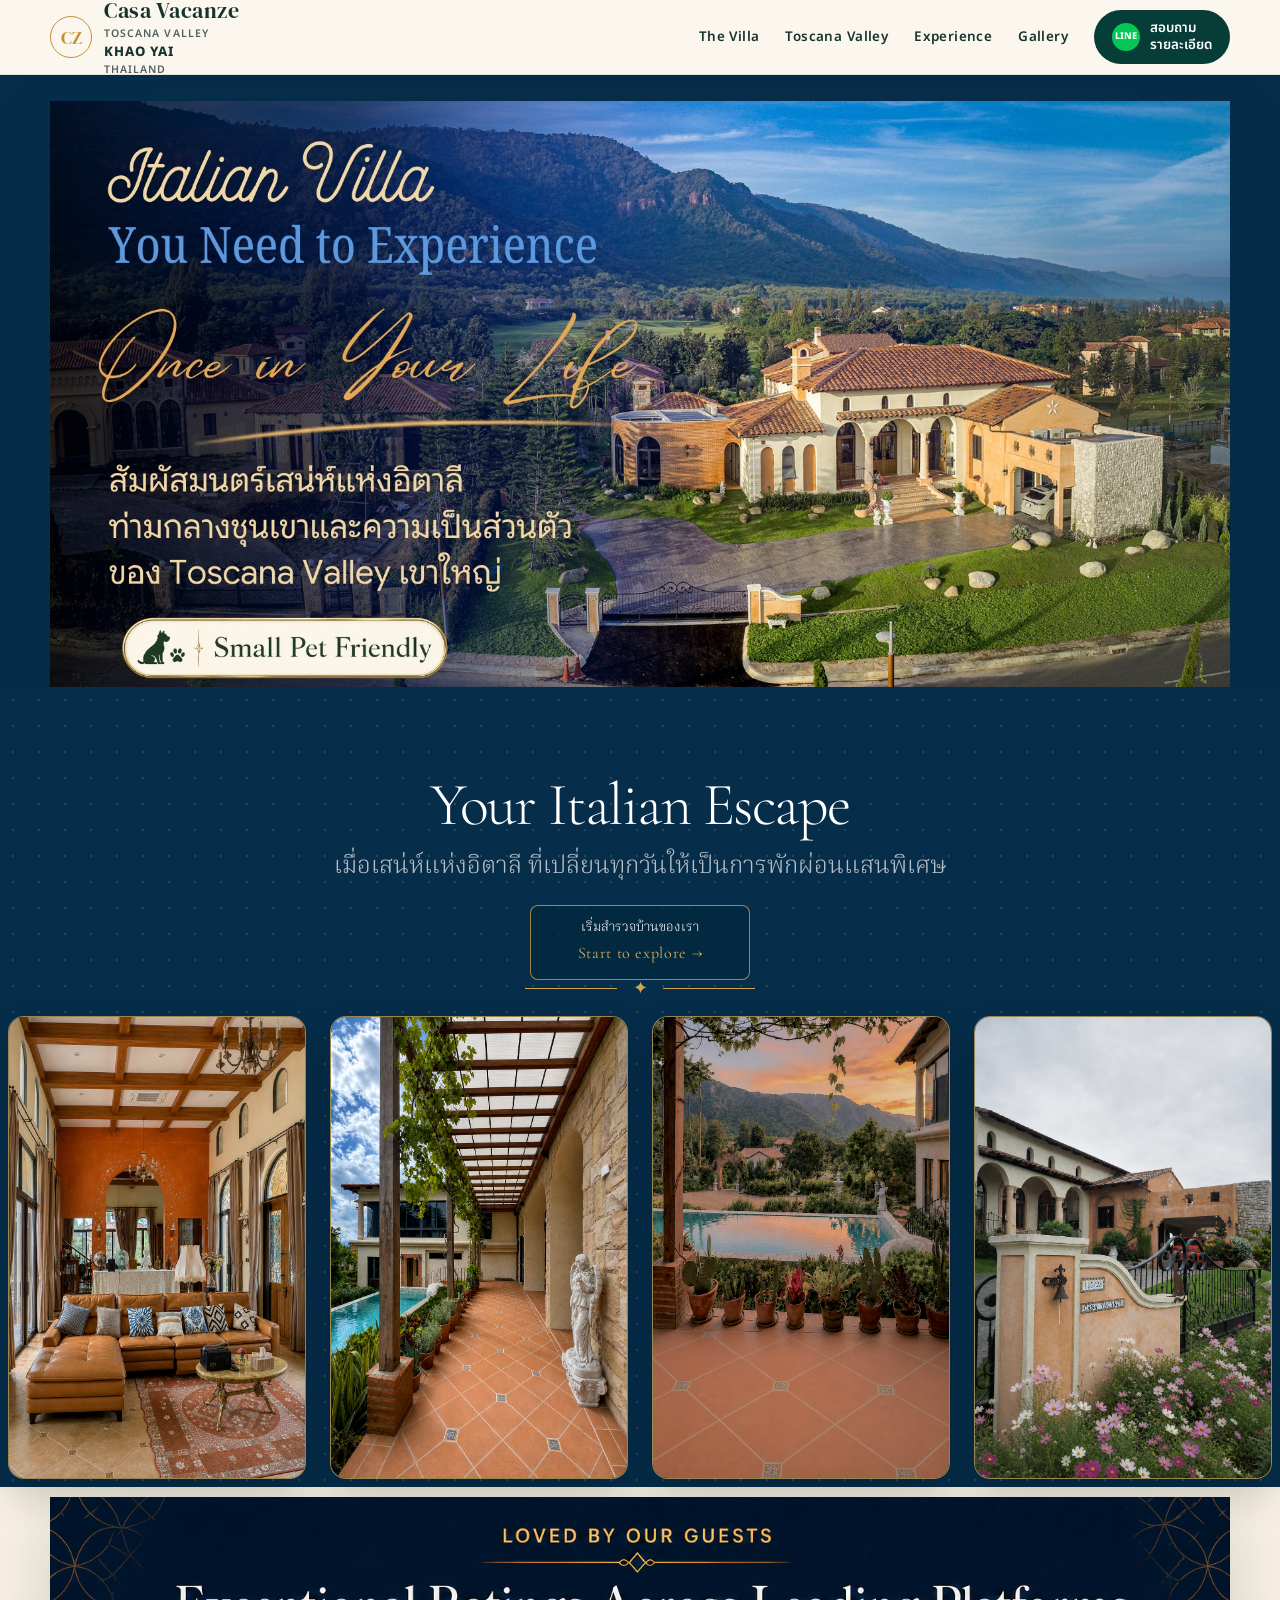
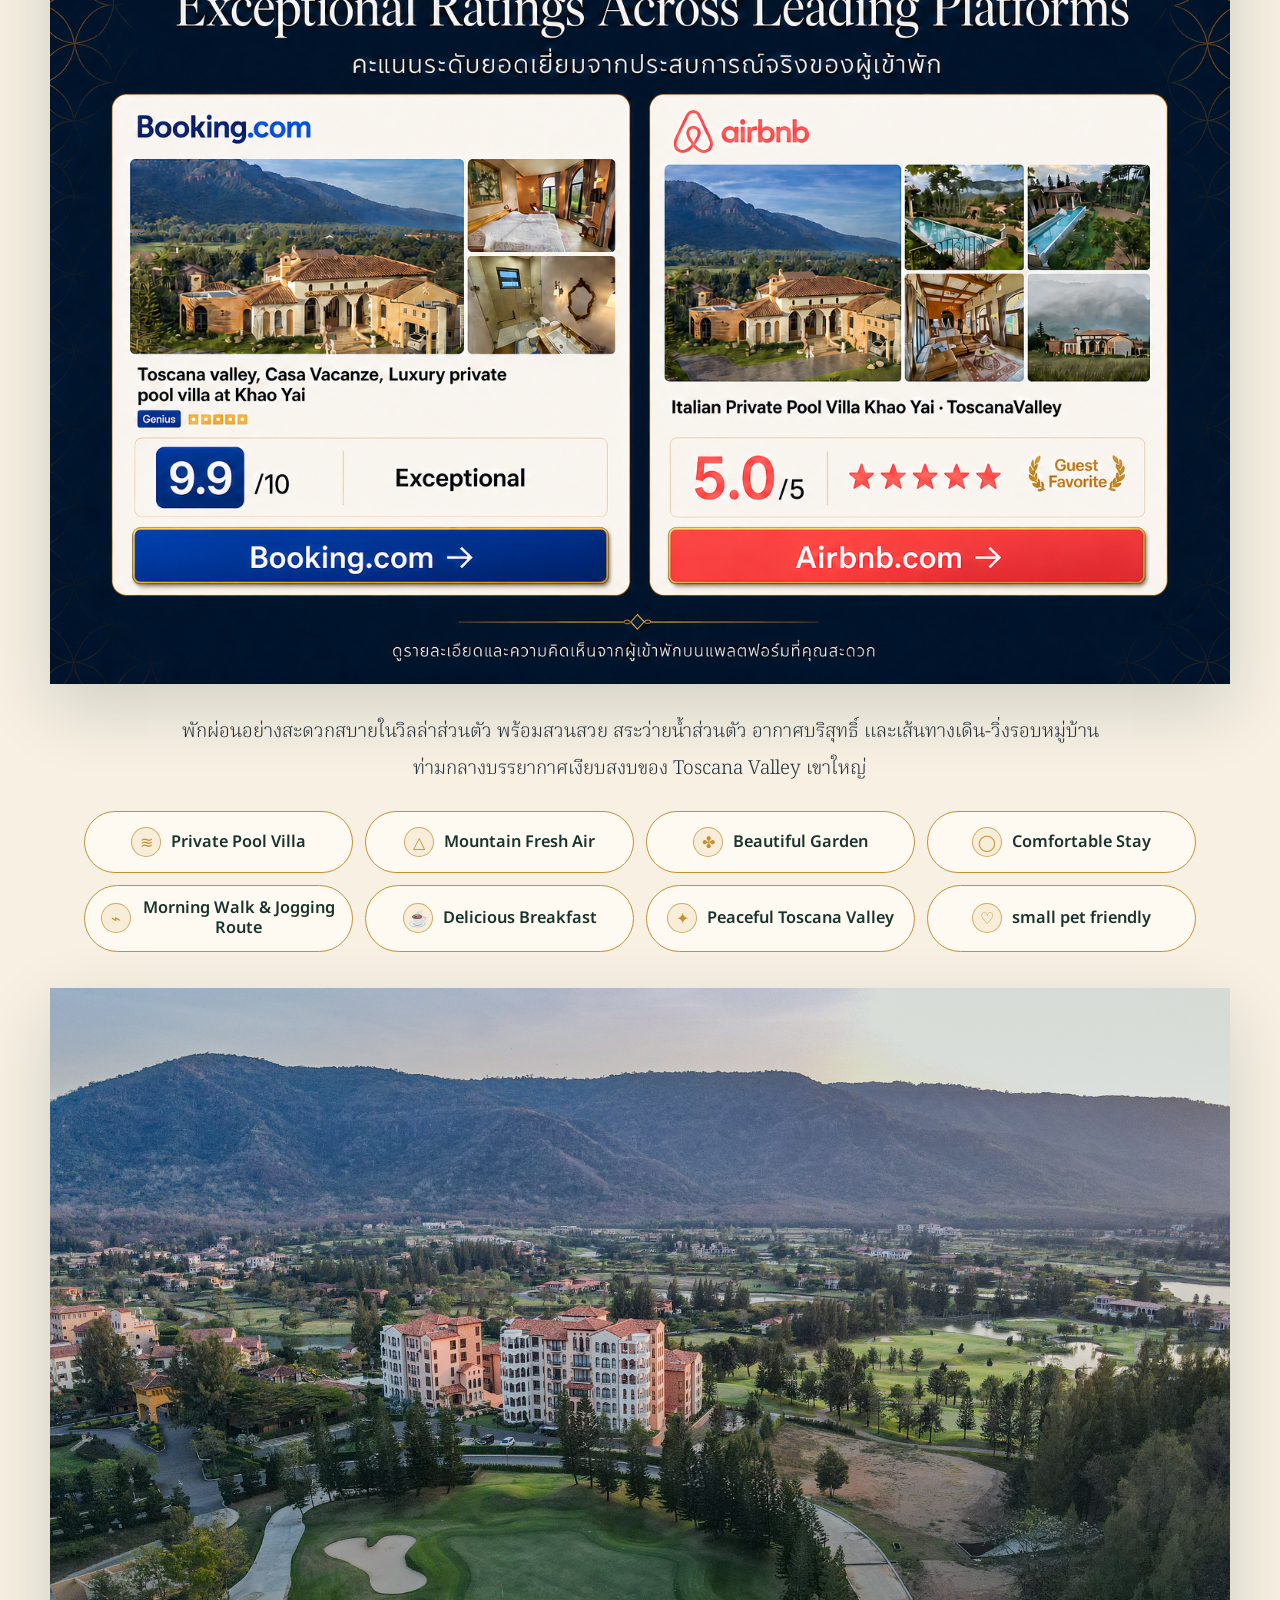
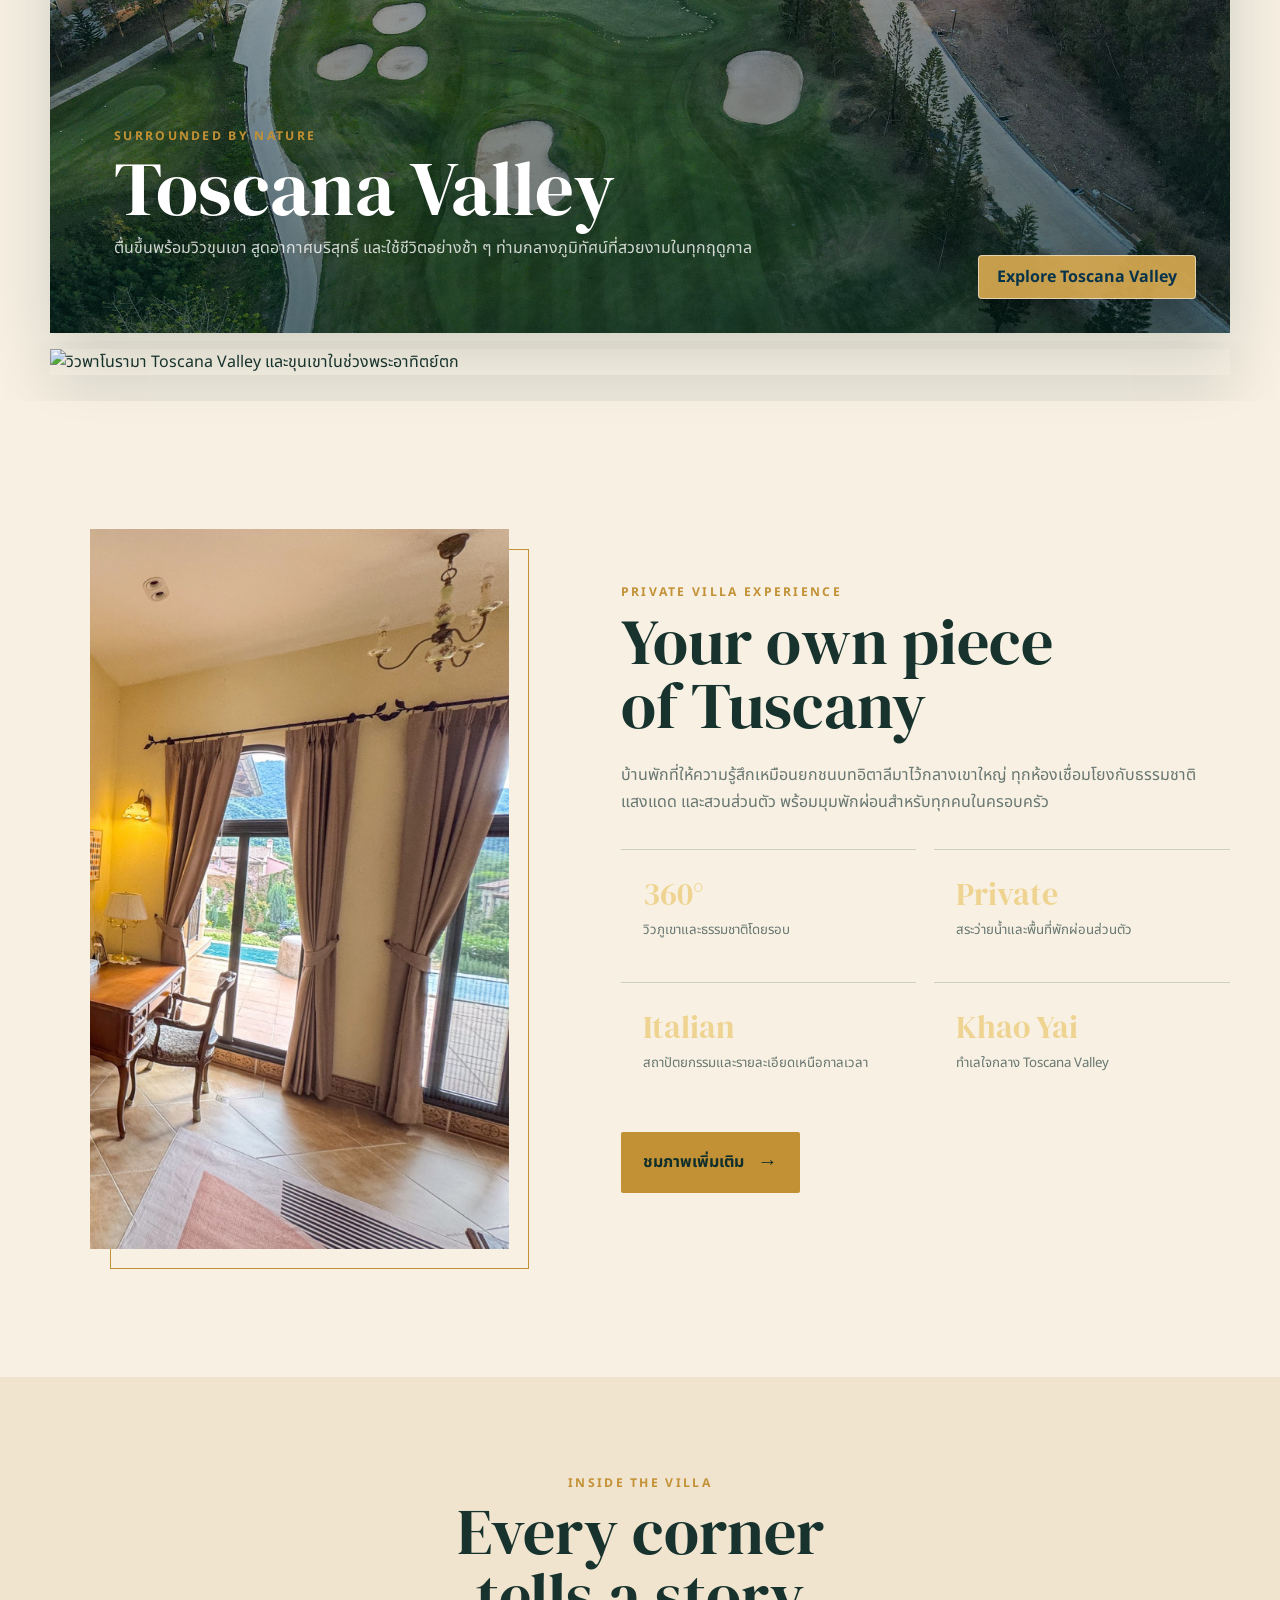
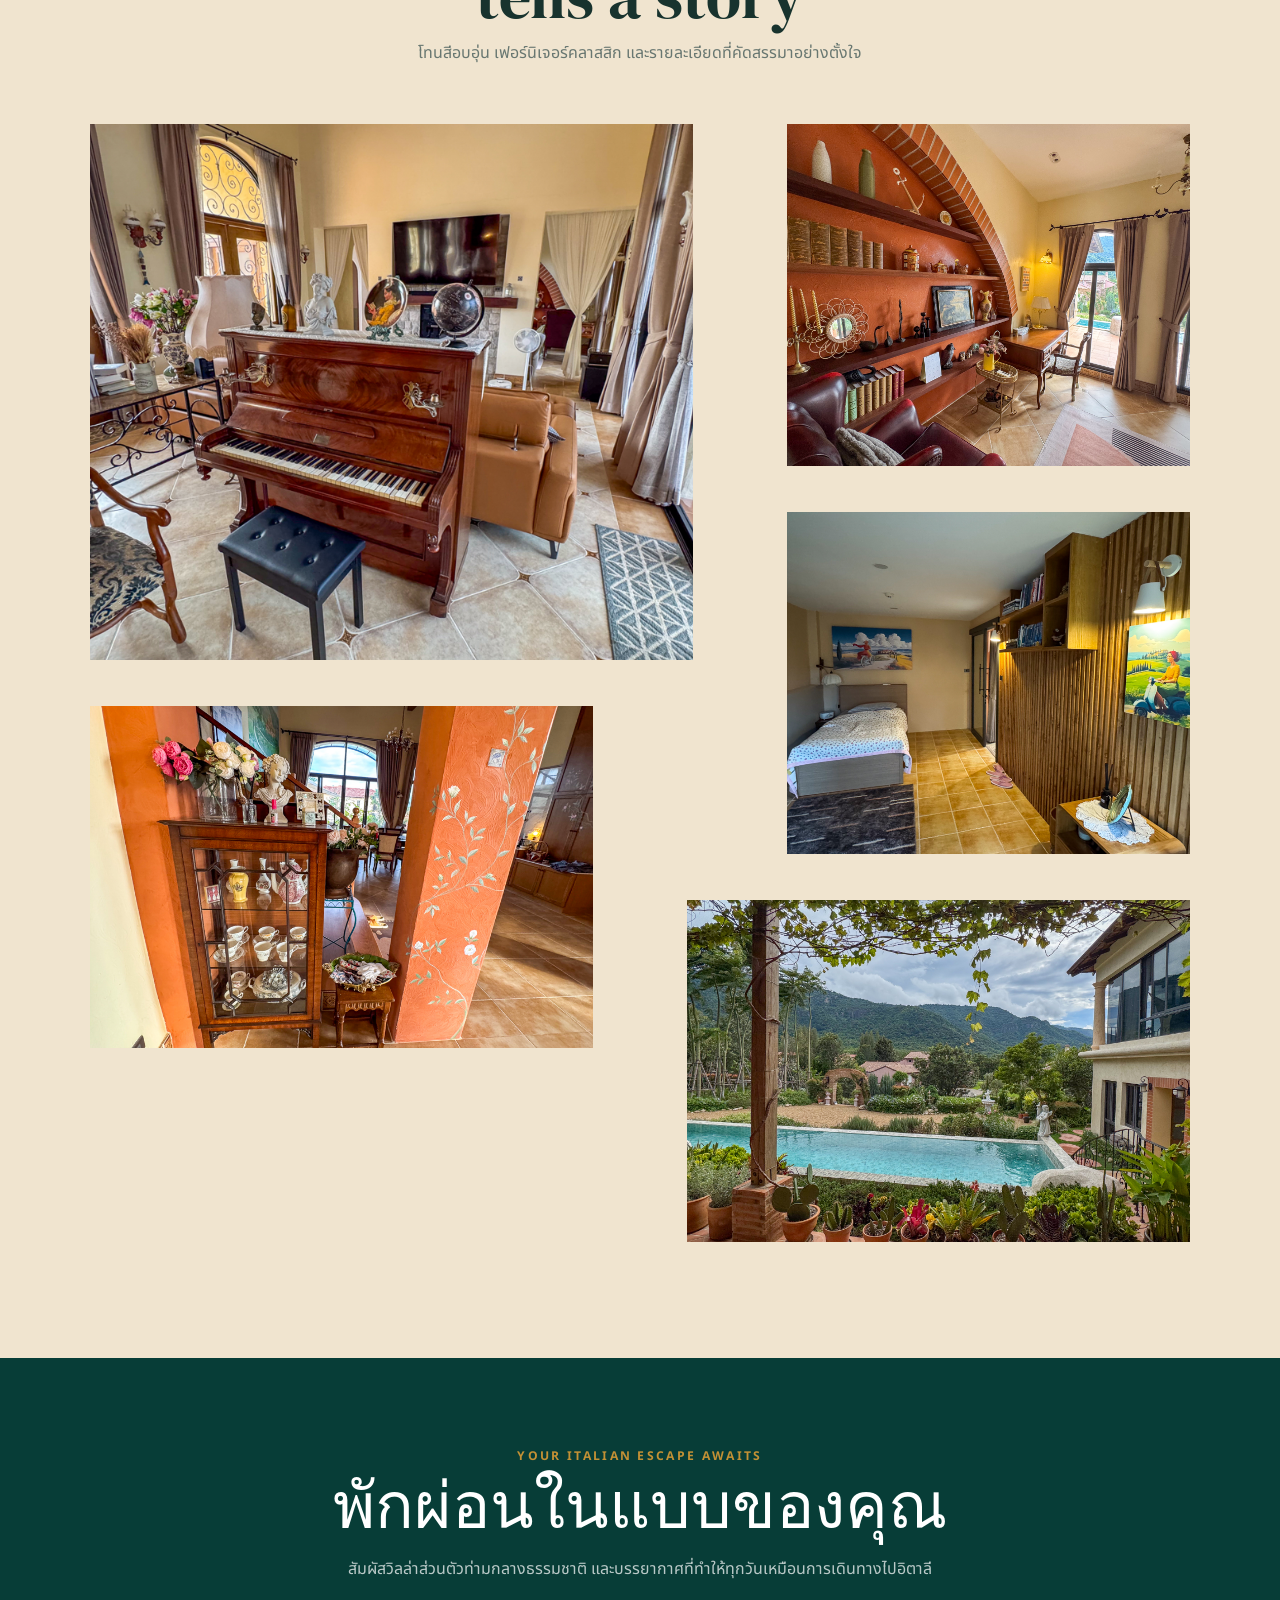
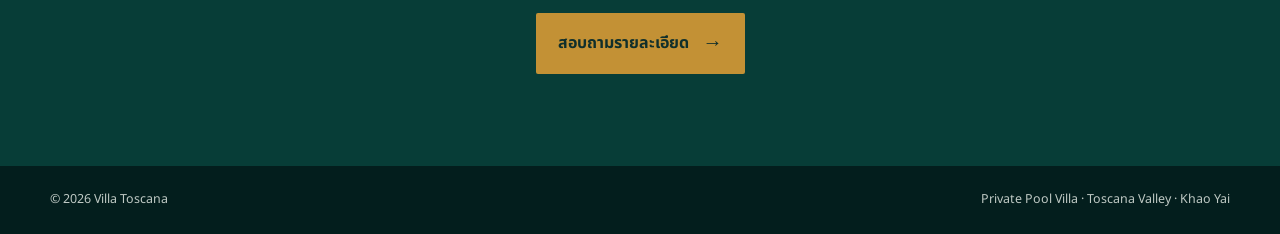
==== commit f896dfbb: "Compact review highlight icons" ====
--- a/toscana-villa-site/index.html
+++ b/toscana-villa-site/index.html
@@ -89,15 +89,15 @@
     .ratings-copy{padding:30px 34px 0;text-align:center}
     .ratings-copy p{max-width:980px;margin:0 auto;color:#22303A;font-family:"Noto Serif Thai",serif;font-size:clamp(1rem,1.6vw,1.2rem);font-weight:300;line-height:1.9}
     .ratings-highlights{display:grid;grid-template-columns:repeat(4,minmax(0,1fr));gap:12px;margin:24px auto 0;padding:0;list-style:none}
-    .ratings-highlights li{display:flex;flex-direction:column;align-items:center;justify-content:center;gap:8px;min-height:118px;padding:16px 18px;border:1px solid var(--gold);border-radius:18px;background:#fffaf1;color:var(--ink);font:600 1.02rem/1.25 "Noto Sans Thai",sans-serif;text-align:center}
-    .benefit-icon{width:40px;height:40px;display:grid;place-items:center;border-radius:50%;border:1px solid rgba(195,145,53,.72);background:rgba(195,145,53,.12);color:var(--gold);font:1.28rem/1 "DM Serif Display",serif}
+    .ratings-highlights li{display:flex;align-items:center;justify-content:center;gap:10px;min-height:62px;padding:12px 16px;border:1px solid var(--gold);border-radius:999px;background:#fffaf1;color:var(--ink);font:600 1.02rem/1.25 "Noto Sans Thai",sans-serif;text-align:center}
+    .benefit-icon{width:30px;height:30px;display:grid;place-items:center;flex:0 0 auto;border-radius:50%;border:1px solid rgba(195,145,53,.72);background:rgba(195,145,53,.12);color:var(--gold);font:1rem/1 "DM Serif Display",serif}
     .lightbox{position:fixed;inset:0;z-index:60;display:flex;align-items:center;justify-content:center;padding:26px;background:rgba(4,18,31,.82);opacity:0;visibility:hidden;pointer-events:none;transition:opacity .25s ease,visibility .25s ease}
     .lightbox.is-open{opacity:1;visibility:visible;pointer-events:auto}
     .lightbox-panel{position:relative;max-width:min(92vw,1200px);max-height:88vh}
     .lightbox-panel img{width:auto;max-width:100%;height:auto;max-height:88vh;border-radius:16px;box-shadow:0 28px 70px rgba(0,0,0,.38)}
     .lightbox-close{position:absolute;top:-16px;right:-16px;width:42px;height:42px;border:0;border-radius:999px;background:#fff;color:#143a5f;font:1.5rem/1 "DM Serif Display",serif;cursor:pointer;box-shadow:0 10px 24px rgba(0,0,0,.24)}
     .lightbox-backdrop{position:absolute;inset:0}
-    @media(max-width:800px){.guest-ratings{padding:6px 0 20px}.guest-ratings .ratings-frame{width:calc(100% - 8px)}.ratings-link{bottom:5.8%;width:42.5%;height:7.2%}.ratings-copy{padding:22px 12px 0}.ratings-copy p{font-size:.98rem;line-height:1.8}.ratings-highlights{grid-template-columns:1fr;gap:10px;margin-top:18px}.ratings-highlights li{min-height:84px;padding:13px 14px;font-size:.96rem}.benefit-icon{width:34px;height:34px;font-size:1.08rem}.lightbox{padding:16px}.lightbox-close{top:-12px;right:-4px}}
+    @media(max-width:800px){.guest-ratings{padding:6px 0 20px}.guest-ratings .ratings-frame{width:calc(100% - 8px)}.ratings-link{bottom:5.8%;width:42.5%;height:7.2%}.ratings-copy{padding:22px 12px 0}.ratings-copy p{font-size:.98rem;line-height:1.8}.ratings-highlights{grid-template-columns:1fr;gap:10px;margin-top:18px}.ratings-highlights li{min-height:56px;padding:10px 14px;font-size:.96rem}.benefit-icon{width:28px;height:28px;font-size:.94rem}.lightbox{padding:16px}.lightbox-close{top:-12px;right:-4px}}
   </style>
 </head>
 <body>
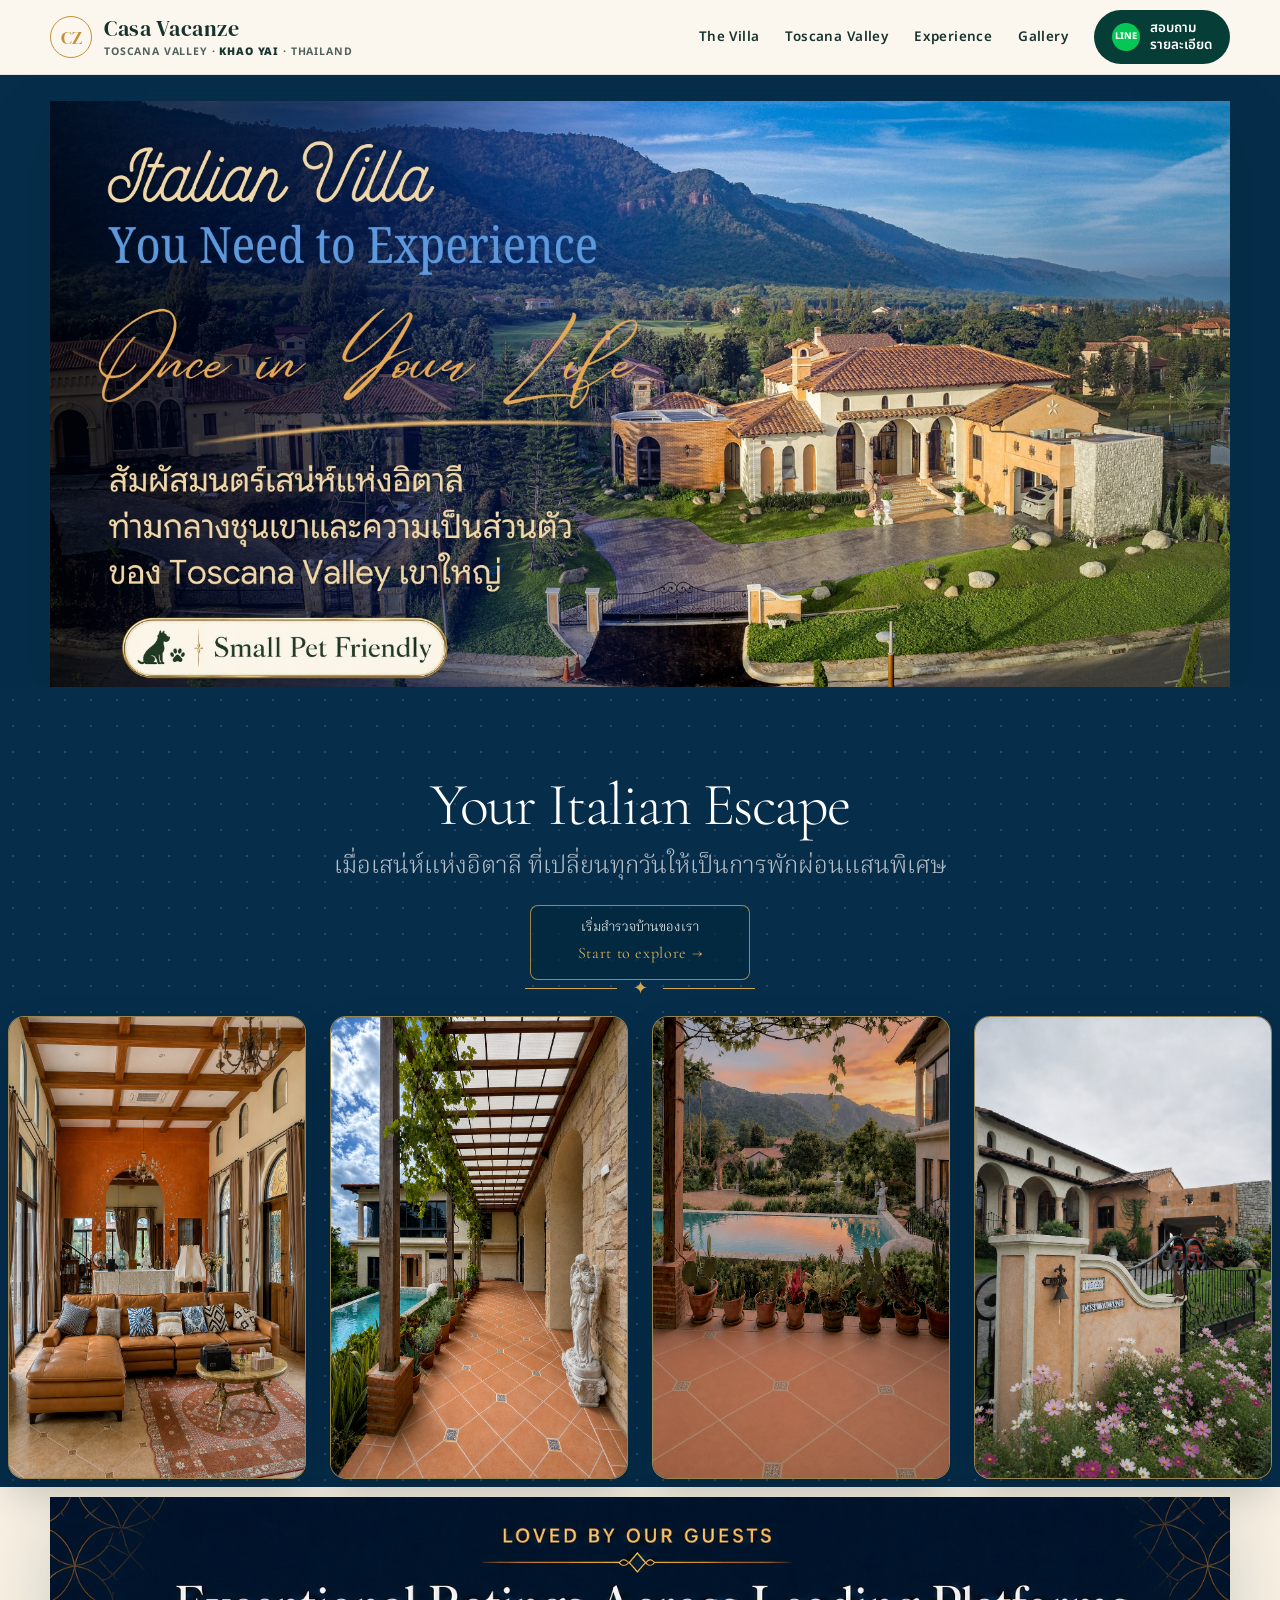
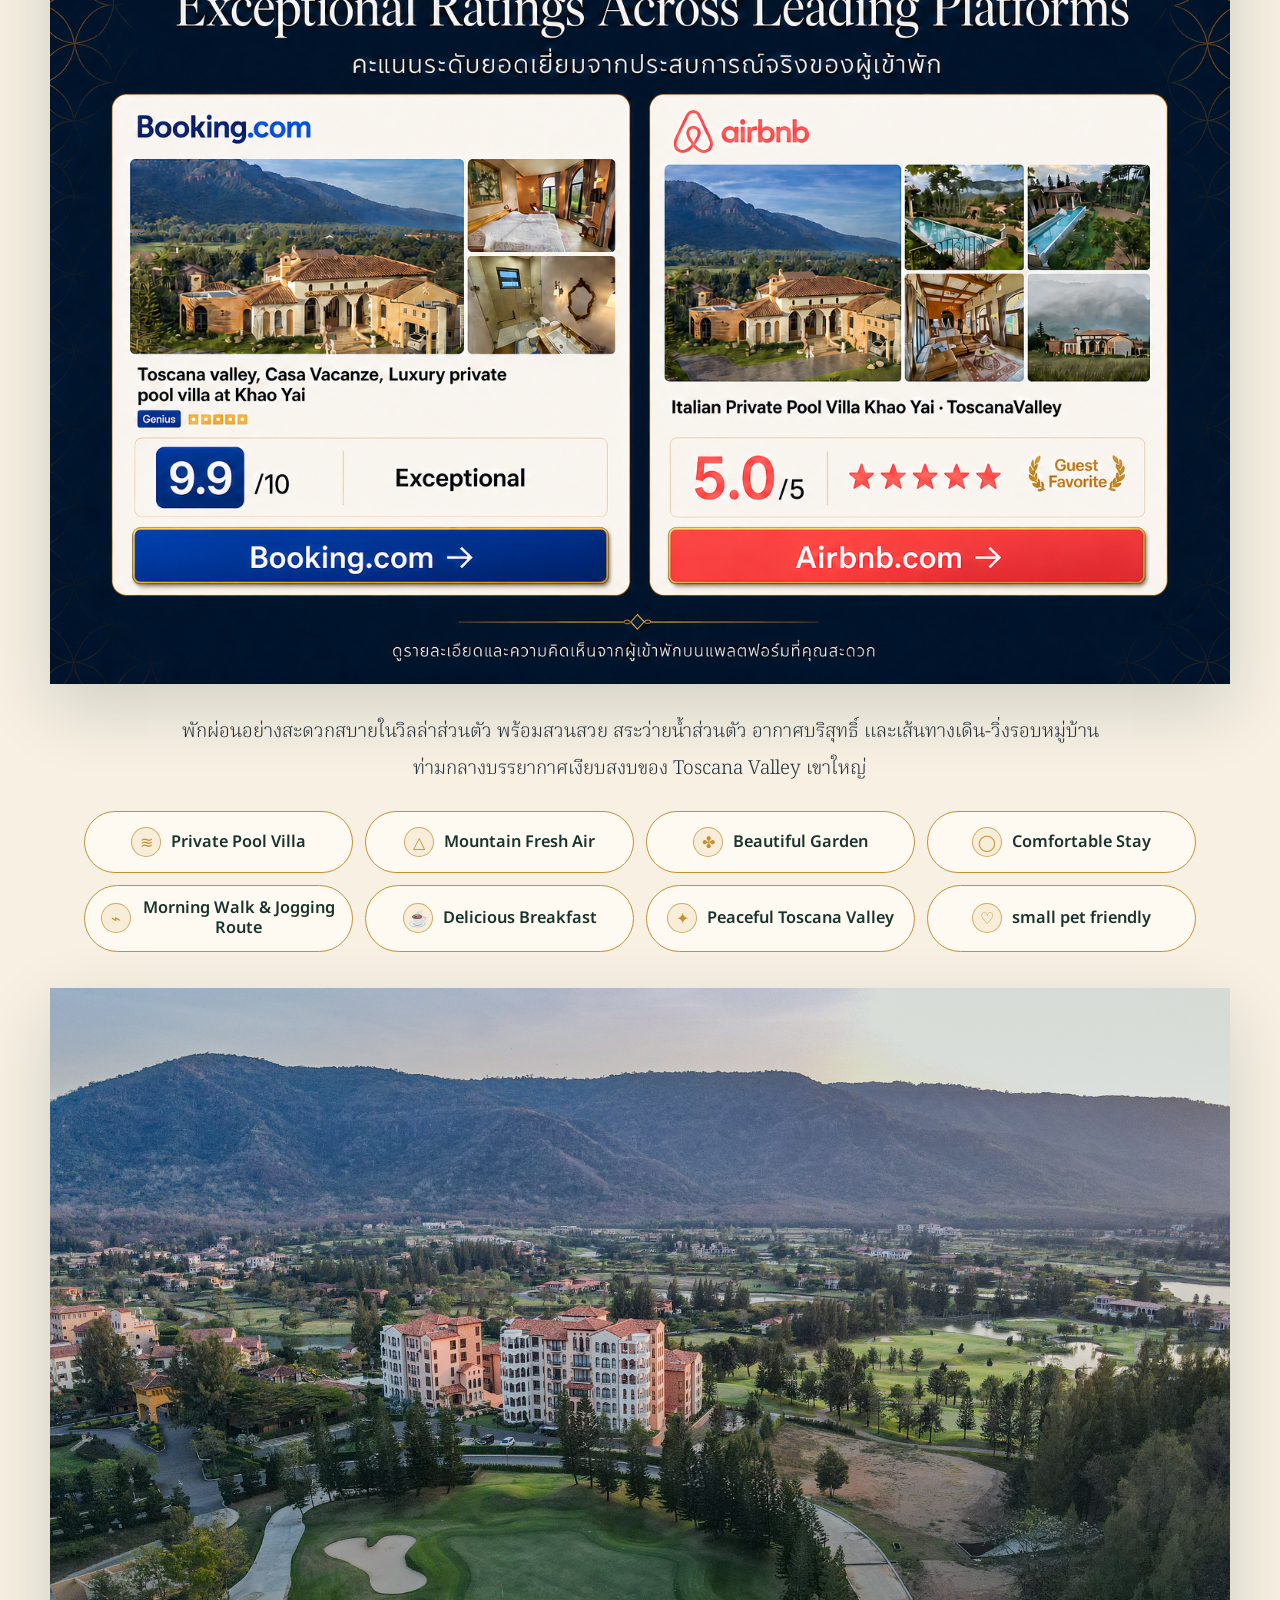
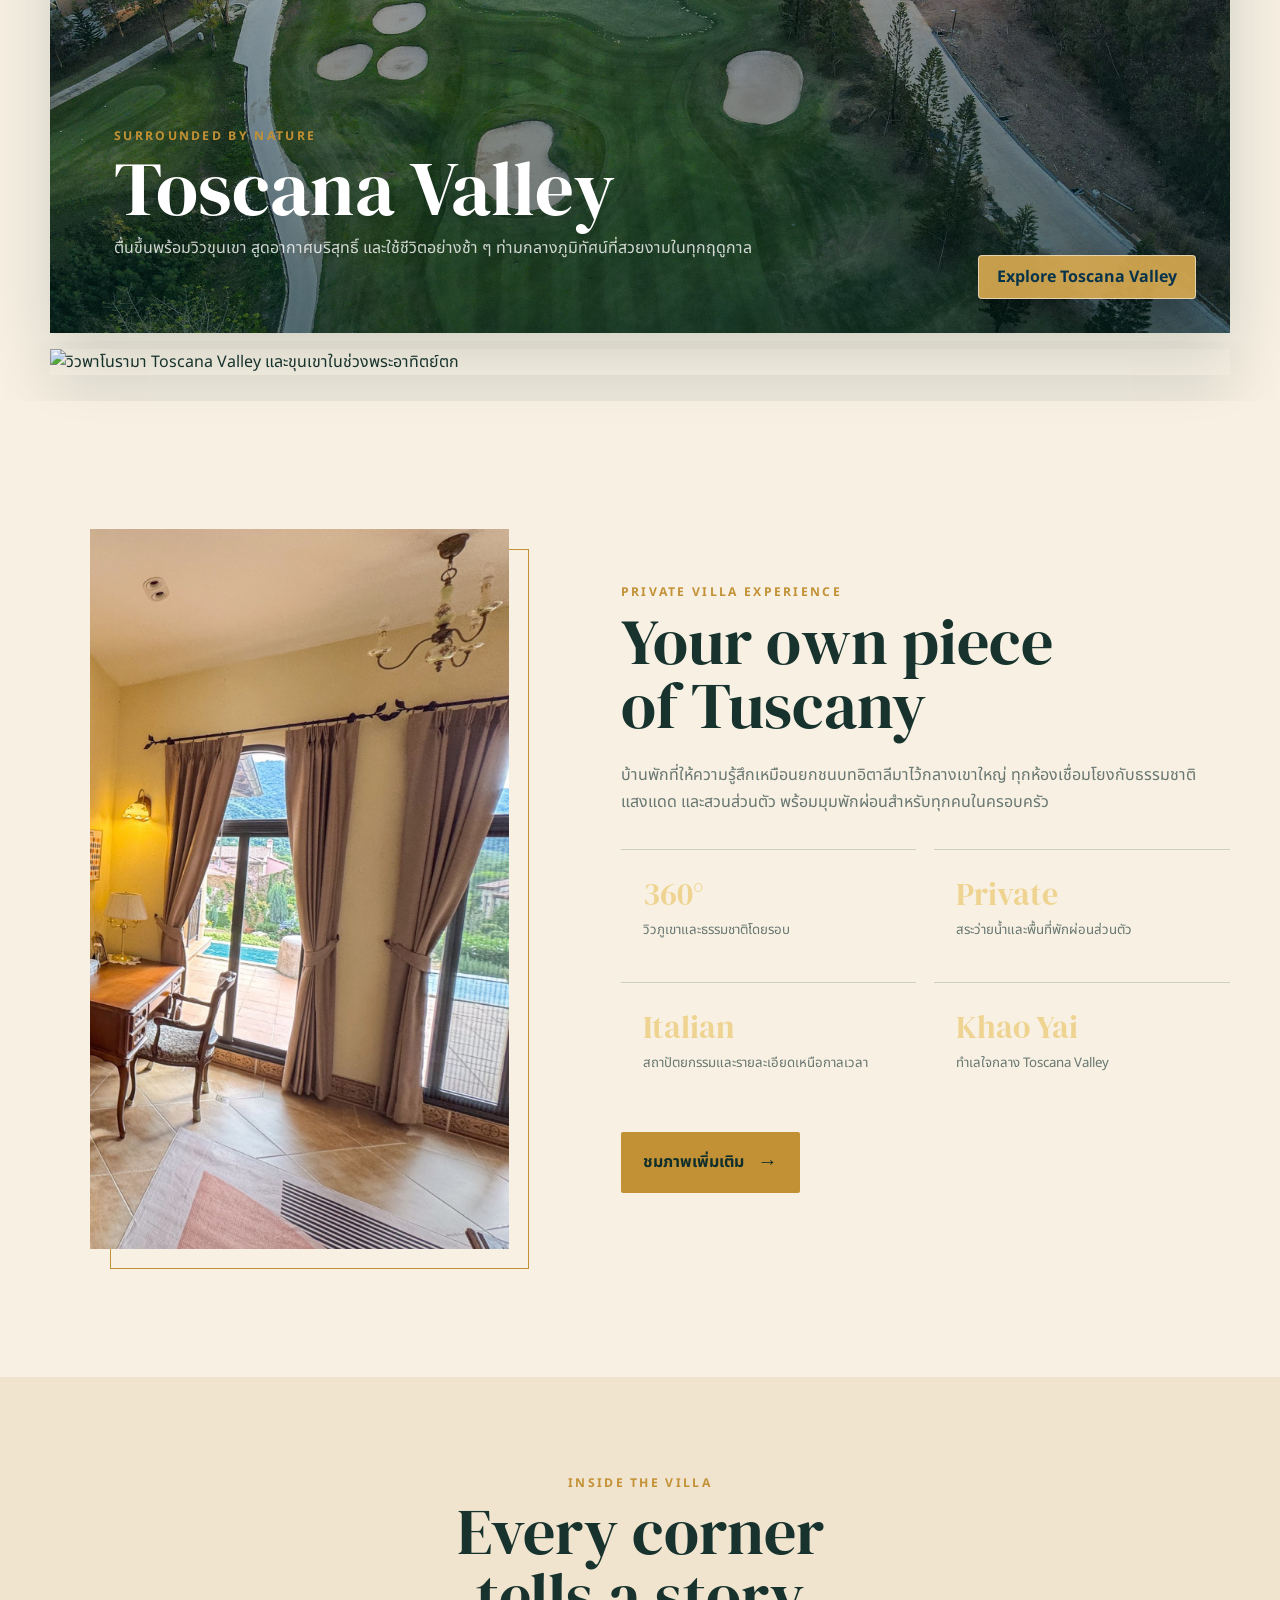
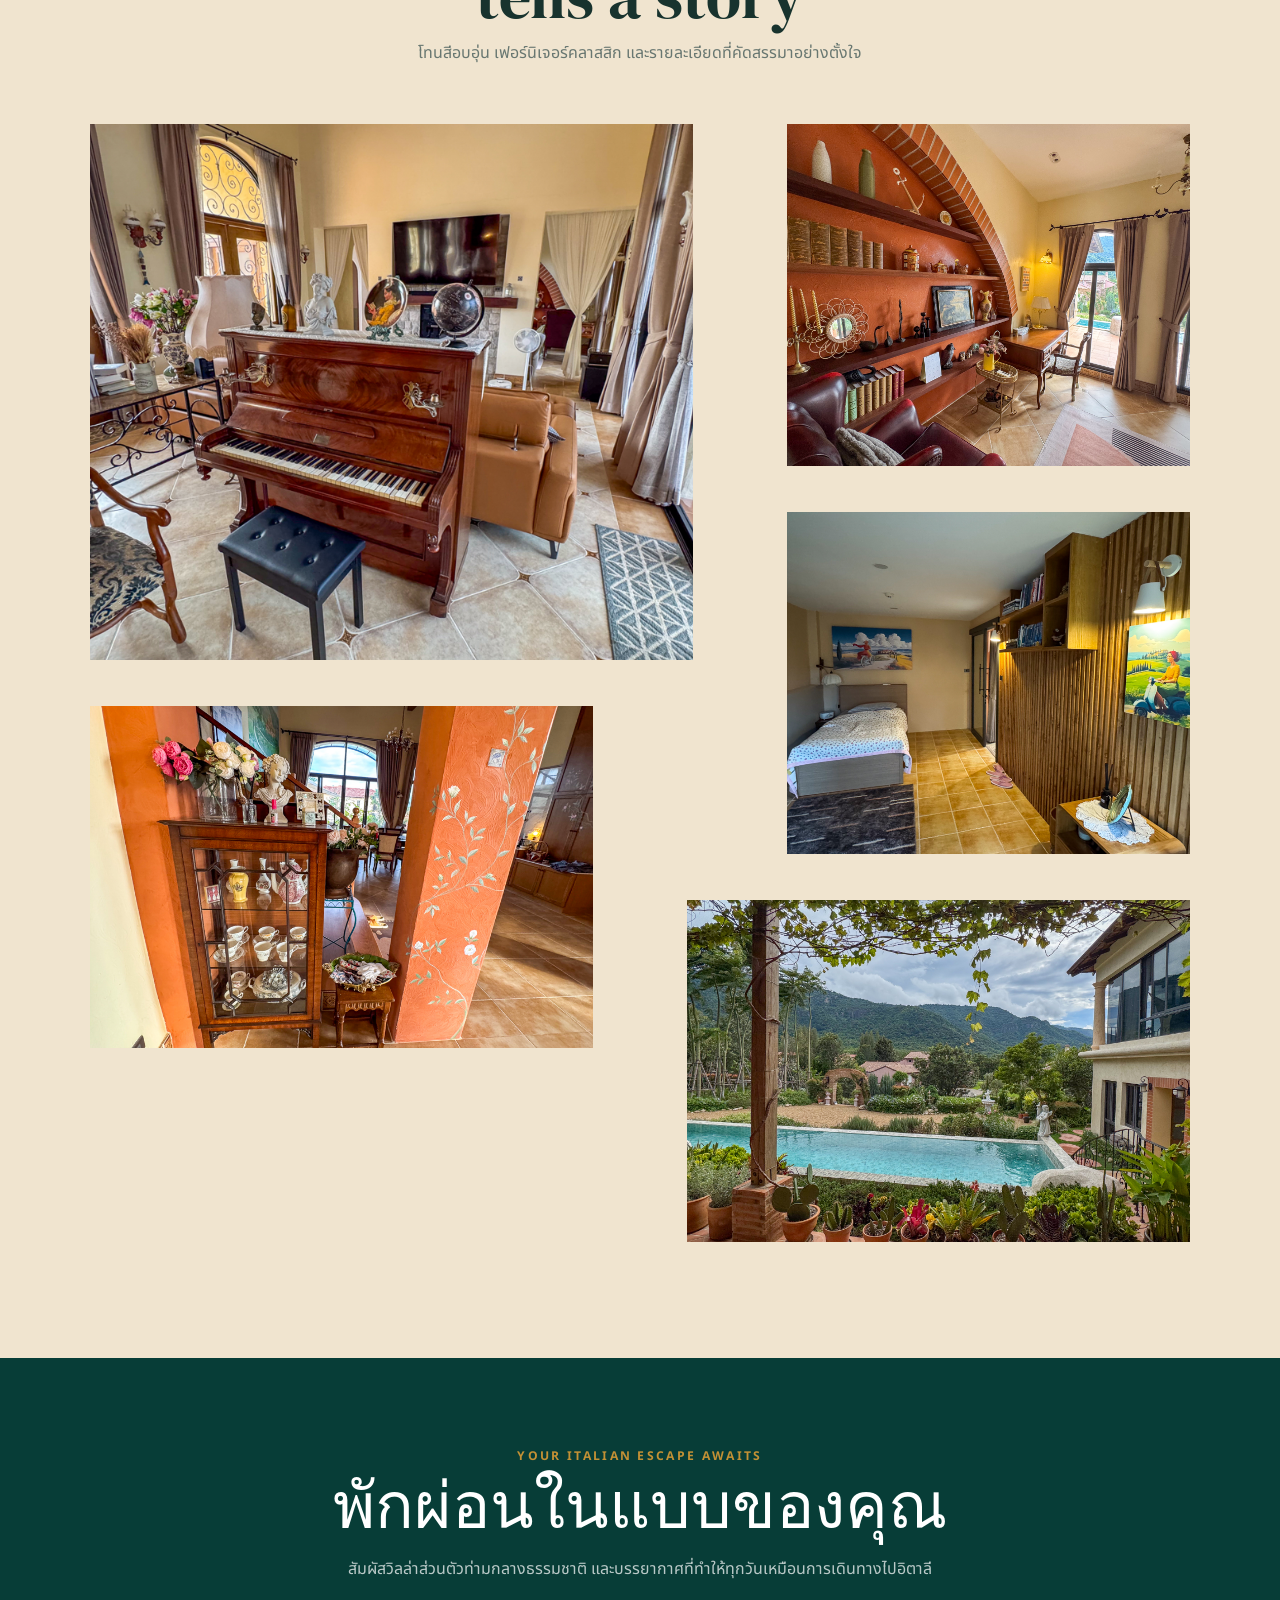
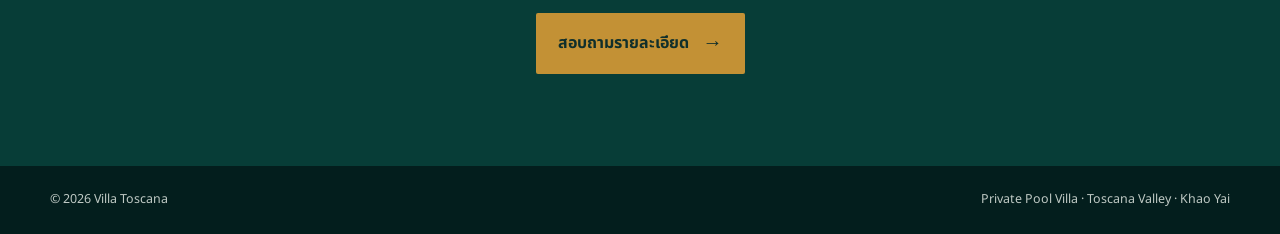
==== commit eb454b67: "Compact header location line" ====
--- a/toscana-villa-site/index.html
+++ b/toscana-villa-site/index.html
@@ -12,7 +12,7 @@
     :root{--pine:#073d37;--deep:#062c2b;--cream:#f7f0e3;--paper:#fbf7ef;--gold:#c39135;--ink:#18332e;--muted:#687771;--line:rgba(195,145,53,.38);--shadow:0 24px 65px rgba(15,46,40,.16)}
     *{box-sizing:border-box}html{scroll-behavior:smooth}body{margin:0;color:var(--ink);background:var(--paper);font-family:"Noto Sans Thai",sans-serif;line-height:1.65}img{display:block;width:100%;height:100%;object-fit:cover}a{color:inherit;text-decoration:none}.wrap{width:min(1180px,calc(100% - 40px));margin:auto}
     .topbar{position:sticky;top:0;z-index:20;background:rgba(251,247,239,.92);border-bottom:1px solid rgba(7,61,55,.1);backdrop-filter:blur(14px)}
-    nav{height:74px;display:flex;align-items:center;justify-content:space-between;gap:24px}.brand{display:flex;align-items:center;gap:12px}.monogram{width:42px;height:42px;display:grid;place-items:center;border:1px solid var(--gold);border-radius:50%;color:var(--gold);font:1.15rem "DM Serif Display",serif}.brand-copy{font:1.35rem "DM Serif Display",serif;letter-spacing:.03em}.brand-copy small{display:block;margin-top:2px;color:#51605c;font:600 .66rem/1.45 "Noto Sans Thai",sans-serif;letter-spacing:.1em;text-transform:uppercase}.brand-copy small strong{display:block;margin-top:1px;color:var(--ink);font-size:.82rem;font-weight:800;letter-spacing:.08em}.brand-copy small span{display:block}.links{display:flex;align-items:center;gap:26px;font-size:.84rem;font-weight:600;letter-spacing:.03em}.links a:hover{color:var(--gold)}.book{display:inline-flex;align-items:center;gap:10px;padding:10px 18px;color:#fff!important;background:var(--pine);border-radius:999px;font-family:"Noto Sans Thai",sans-serif;font-weight:600;letter-spacing:0}.line-mark{width:28px;height:28px;display:grid;place-items:center;flex:0 0 auto;border-radius:50%;background:#06c755;color:#fff;font:800 .58rem/1 "Noto Sans Thai",sans-serif;letter-spacing:0}.book-text{display:block;line-height:1.25}.book-text span{display:block}
+    nav{height:74px;display:flex;align-items:center;justify-content:space-between;gap:24px}.brand{display:flex;align-items:center;gap:12px}.monogram{width:42px;height:42px;display:grid;place-items:center;border:1px solid var(--gold);border-radius:50%;color:var(--gold);font:1.15rem "DM Serif Display",serif}.brand-copy{font:1.35rem "DM Serif Display",serif;letter-spacing:.03em}.brand-copy small{display:block;margin-top:2px;color:#51605c;font:700 .66rem/1.45 "Noto Sans Thai",sans-serif;letter-spacing:.08em;text-transform:uppercase;white-space:nowrap}.brand-copy small strong{color:var(--ink);font-weight:900}.links{display:flex;align-items:center;gap:26px;font-size:.84rem;font-weight:600;letter-spacing:.03em}.links a:hover{color:var(--gold)}.book{display:inline-flex;align-items:center;gap:10px;padding:10px 18px;color:#fff!important;background:var(--pine);border-radius:999px;font-family:"Noto Sans Thai",sans-serif;font-weight:600;letter-spacing:0}.line-mark{width:28px;height:28px;display:grid;place-items:center;flex:0 0 auto;border-radius:50%;background:#06c755;color:#fff;font:800 .58rem/1 "Noto Sans Thai",sans-serif;letter-spacing:0}.book-text{display:block;line-height:1.25}.book-text span{display:block}
     .hero{position:relative;padding:26px 0 0;overflow:hidden;background:var(--cream)}.hero>img{width:min(1180px,calc(100% - 40px));height:auto;max-height:none;margin:0 auto;object-fit:contain;box-shadow:var(--shadow)}.hero:after{display:none}.hero-copy{position:absolute;z-index:2;top:26px;bottom:0;left:50%;width:min(1180px,calc(100% - 40px));max-width:none;margin:0;transform:translateX(-50%);display:flex;flex-direction:column;align-items:flex-start;justify-content:center;padding:54px 56px;text-align:left;color:#fff;background:linear-gradient(90deg,rgba(3,35,55,.91) 0%,rgba(3,35,55,.75) 30%,rgba(3,35,55,.16) 51%,transparent 66%)}.hero-copy>*{max-width:470px}.hero-copy .eyebrow{justify-content:flex-start}.eyebrow{display:flex;align-items:center;gap:12px;margin-bottom:22px;color:var(--gold);font-size:.78rem;font-weight:600;letter-spacing:.18em;text-transform:uppercase}.eyebrow:before{content:"";width:48px;height:1px;background:var(--gold)}h1,h2,h3,p{margin-top:0}h1{margin-bottom:18px;font:clamp(2.8rem,4.2vw,4.65rem)/.92 "DM Serif Display",serif;letter-spacing:-.035em}h1 br{display:block}h1 span{display:block;margin-top:18px;font:600 clamp(1.05rem,1.55vw,1.5rem)/1.45 "Noto Sans Thai",sans-serif;letter-spacing:0}.lead{margin:0 0 28px;color:rgba(255,255,255,.84);font-size:.98rem}.cta{display:inline-flex;align-items:center;gap:14px;padding:14px 22px;background:var(--gold);color:#102f2b;border-radius:2px;font-weight:700}.cta span{font-size:1.25rem}
     .intro{padding:88px 0 34px;color:#fff;background-color:#062d4a;background-image:radial-gradient(rgba(255,255,255,.13) 1px,transparent 1px);background-size:26px 26px}.intro .wrap{width:min(1680px,calc(100% - 32px))}.section-head{text-align:center;max-width:790px;margin:0 auto 42px}.kicker{color:var(--gold);font:.76rem/1 "Noto Sans Thai",sans-serif;font-weight:700;letter-spacing:.19em;text-transform:uppercase}.section-head h2{margin:10px 0 12px;font:clamp(2.35rem,5vw,4.5rem)/1 "DM Serif Display",serif}.section-head h2 span{display:block;margin-top:14px;font:700 clamp(1.15rem,2.6vw,1.9rem)/1.45 "Noto Sans Thai",sans-serif}.section-head p{color:var(--muted)}.intro .section-head p{color:rgba(255,255,255,.72)}
     .thumbs{display:grid;grid-template-columns:repeat(4,1fr);gap:10px;margin:0;width:100%}.thumb{position:relative;aspect-ratio:4/3;overflow:hidden}.thumb button{all:unset;display:block;width:100%;height:100%;cursor:zoom-in}.thumb img{transition:transform .55s ease}.thumb:hover img{transform:scale(1.05)}.thumb:after{content:"";position:absolute;inset:auto 0 0;height:35%;background:linear-gradient(transparent,rgba(2,30,28,.55));pointer-events:none}
@@ -20,7 +20,7 @@
     .panorama{height:min(66vw,760px);position:relative}.panorama:after{content:"";position:absolute;inset:0;background:linear-gradient(0deg,rgba(3,33,30,.68),transparent 55%)}.pano-copy{position:absolute;z-index:1;left:max(20px,calc((100% - 1140px)/2));bottom:54px;color:#fff;max-width:650px}.pano-copy h2{margin:8px 0;font:clamp(2.7rem,6vw,5.7rem)/1 "DM Serif Display",serif}.pano-copy p{color:rgba(255,255,255,.8)}
     .gallery{padding:100px 0;background:#f0e4cf}.gallery-grid{margin-top:38px;display:grid;grid-template-columns:repeat(12,1fr);grid-auto-rows:180px;gap:14px}.tile{overflow:hidden}.tile:nth-child(1){grid-column:span 7;grid-row:span 3}.tile:nth-child(2){grid-column:span 5;grid-row:span 2}.tile:nth-child(3){grid-column:span 5;grid-row:span 2}.tile:nth-child(4),.tile:nth-child(5){grid-column:span 6;grid-row:span 2}.tile img{transition:transform .65s ease}.tile:hover img{transform:scale(1.035)}
     .contact{padding:92px 0;text-align:center;color:#fff;background:var(--pine)}.contact h2{margin:12px 0 18px;font:clamp(2.5rem,5vw,4.7rem)/1 "DM Serif Display",serif}.contact p{max-width:620px;margin:0 auto 30px;color:rgba(255,255,255,.72)}footer{padding:24px 0;color:#bfc9c4;background:#031e1d;font-size:.78rem}.footer-row{display:flex;justify-content:space-between;gap:20px}
-    @media(max-width:800px){.links a:not(.book){display:none}.wrap{width:min(100% - 28px,1180px)}nav{height:82px}.brand{gap:9px}.monogram{width:38px;height:38px}.brand-copy{font-size:1.08rem}.brand-copy small{font-size:.56rem;letter-spacing:.08em}.brand-copy small strong{font-size:.78rem;line-height:1.15}.book{padding:10px 16px;gap:9px;font-size:1rem}.line-mark{width:26px;height:26px;font-size:.54rem}.hero{padding-top:14px}.hero>img{width:calc(100% - 28px)}.hero-copy{position:static;width:calc(100% - 28px);margin:auto;transform:none;display:block;padding:38px 0 48px;text-align:center;color:var(--ink);background:none}.hero-copy>*{max-width:650px;margin-left:auto;margin-right:auto}.hero-copy .eyebrow{justify-content:center}.hero-copy .lead{color:var(--muted)}h1 br{display:none}.intro,.gallery{padding:70px 0}.intro{padding-bottom:14px}.intro .wrap{width:calc(100% - 20px)}.thumbs{grid-template-columns:repeat(2,1fr);gap:8px}.experience{padding:78px 0}.experience-grid{grid-template-columns:1fr;gap:52px}.portrait{height:570px}.facts{grid-template-columns:1fr 1fr}.panorama{height:620px}.pano-copy{left:22px;right:22px;bottom:34px}.gallery-grid{grid-auto-rows:135px}.tile:nth-child(n){grid-column:span 6;grid-row:span 2}.tile:first-child{grid-column:span 12;grid-row:span 3}.footer-row{flex-direction:column;text-align:center}}
+    @media(max-width:800px){.links a:not(.book){display:none}.wrap{width:min(100% - 24px,1180px)}nav{height:66px;gap:12px}.brand{gap:8px;min-width:0}.monogram{width:32px;height:32px;font-size:.94rem}.brand-copy{font-size:1rem;min-width:0}.brand-copy small{font-size:.43rem;letter-spacing:.035em;line-height:1.25}.book{padding:8px 13px;gap:8px;font-size:.9rem}.line-mark{width:24px;height:24px;font-size:.5rem}.hero{padding-top:14px}.hero>img{width:calc(100% - 28px)}.hero-copy{position:static;width:calc(100% - 28px);margin:auto;transform:none;display:block;padding:38px 0 48px;text-align:center;color:var(--ink);background:none}.hero-copy>*{max-width:650px;margin-left:auto;margin-right:auto}.hero-copy .eyebrow{justify-content:center}.hero-copy .lead{color:var(--muted)}h1 br{display:none}.intro,.gallery{padding:70px 0}.intro{padding-bottom:14px}.intro .wrap{width:calc(100% - 20px)}.thumbs{grid-template-columns:repeat(2,1fr);gap:8px}.experience{padding:78px 0}.experience-grid{grid-template-columns:1fr;gap:52px}.portrait{height:570px}.facts{grid-template-columns:1fr 1fr}.panorama{height:620px}.pano-copy{left:22px;right:22px;bottom:34px}.gallery-grid{grid-auto-rows:135px}.tile:nth-child(n){grid-column:span 6;grid-row:span 2}.tile:first-child{grid-column:span 12;grid-row:span 3}.footer-row{flex-direction:column;text-align:center}}
     @media(max-width:480px){h1{font-size:3.35rem}.thumbs{gap:6px}.portrait{height:480px}.facts{grid-template-columns:1fr}.panorama{height:520px}.gallery-grid{display:block}.tile{height:260px;margin-bottom:10px}}
     .hero{background:#062d4a}
     .intro .thumbs{gap:10px}
@@ -101,7 +101,7 @@
   </style>
 </head>
 <body>
-  <header class="topbar"><nav class="wrap"><a class="brand" href="#home"><span class="monogram">CZ</span><span class="brand-copy">Casa Vacanze<small><span>Toscana Valley</span><strong>Khao Yai</strong><span>Thailand</span></small></span></a><div class="links"><a href="#villa">The Villa</a><a href="toscana-valley.html">Toscana Valley</a><a href="#experience">Experience</a><a href="#gallery">Gallery</a><a class="book" href="#contact"><span class="line-mark">LINE</span><span class="book-text"><span>สอบถาม</span><span>รายละเอียด</span></span></a></div></nav></header>
+  <header class="topbar"><nav class="wrap"><a class="brand" href="#home"><span class="monogram">CZ</span><span class="brand-copy">Casa Vacanze<small>Toscana Valley · <strong>Khao Yai</strong> · Thailand</small></span></a><div class="links"><a href="#villa">The Villa</a><a href="toscana-valley.html">Toscana Valley</a><a href="#experience">Experience</a><a href="#gallery">Gallery</a><a class="book" href="#contact"><span class="line-mark">LINE</span><span class="book-text"><span>สอบถาม</span><span>รายละเอียด</span></span></a></div></nav></header>
   <main>
     <section class="hero" id="home"><img src="images/hero-main.png" alt="Italian Villa ท่ามกลางขุนเขาและความเป็นส่วนตัวของ Toscana Valley เขาใหญ่" fetchpriority="high"></section>
     <section class="intro" id="villa"><div class="wrap"><div class="section-head"><h2>Your Italian Escape<span>เมื่อเสน่ห์แห่งอิตาลี ที่เปลี่ยนทุกวันให้เป็นการพักผ่อนแสนพิเศษ</span></h2><a class="explore-prompt" href="#experience"><span>เริ่มสำรวจบ้านของเรา</span><small>Start to explore →</small></a></div><div class="thumbs"><figure class="thumb"><button type="button" class="thumb-open" data-lightbox-src="images/card-living.png" data-lightbox-alt="ห้องนั่งเล่นเพดานสูงของวิลล่า" aria-label="ขยายรูปห้องนั่งเล่นเพดานสูงของวิลล่า"><img src="images/card-living.png" alt="ห้องนั่งเล่นเพดานสูงของวิลล่า" loading="lazy"></button></figure><figure class="thumb"><button type="button" class="thumb-open" data-lightbox-src="images/card-courtyard.png" data-lightbox-alt="ทางเดินริมสระและสวนของวิลล่า" aria-label="ขยายรูปทางเดินริมสระและสวนของวิลล่า"><img src="images/card-courtyard.png" alt="ทางเดินริมสระและสวนของวิลล่า" loading="lazy"></button></figure><figure class="thumb"><button type="button" class="thumb-open" data-lightbox-src="images/card-pool.png" data-lightbox-alt="สระว่ายน้ำส่วนตัวช่วงพระอาทิตย์ตก" aria-label="ขยายรูปสระว่ายน้ำส่วนตัวช่วงพระอาทิตย์ตก"><img src="images/card-pool.png" alt="สระว่ายน้ำส่วนตัวช่วงพระอาทิตย์ตก" loading="lazy"></button></figure><figure class="thumb"><button type="button" class="thumb-open" data-lightbox-src="images/card-entrance.png" data-lightbox-alt="ประตูทางเข้าวิลล่าและสวนดอกไม้" aria-label="ขยายรูปประตูทางเข้าวิลล่าและสวนดอกไม้"><img src="images/card-entrance.png" alt="ประตูทางเข้าวิลล่าและสวนดอกไม้" loading="lazy"></button></figure></div></div></section>
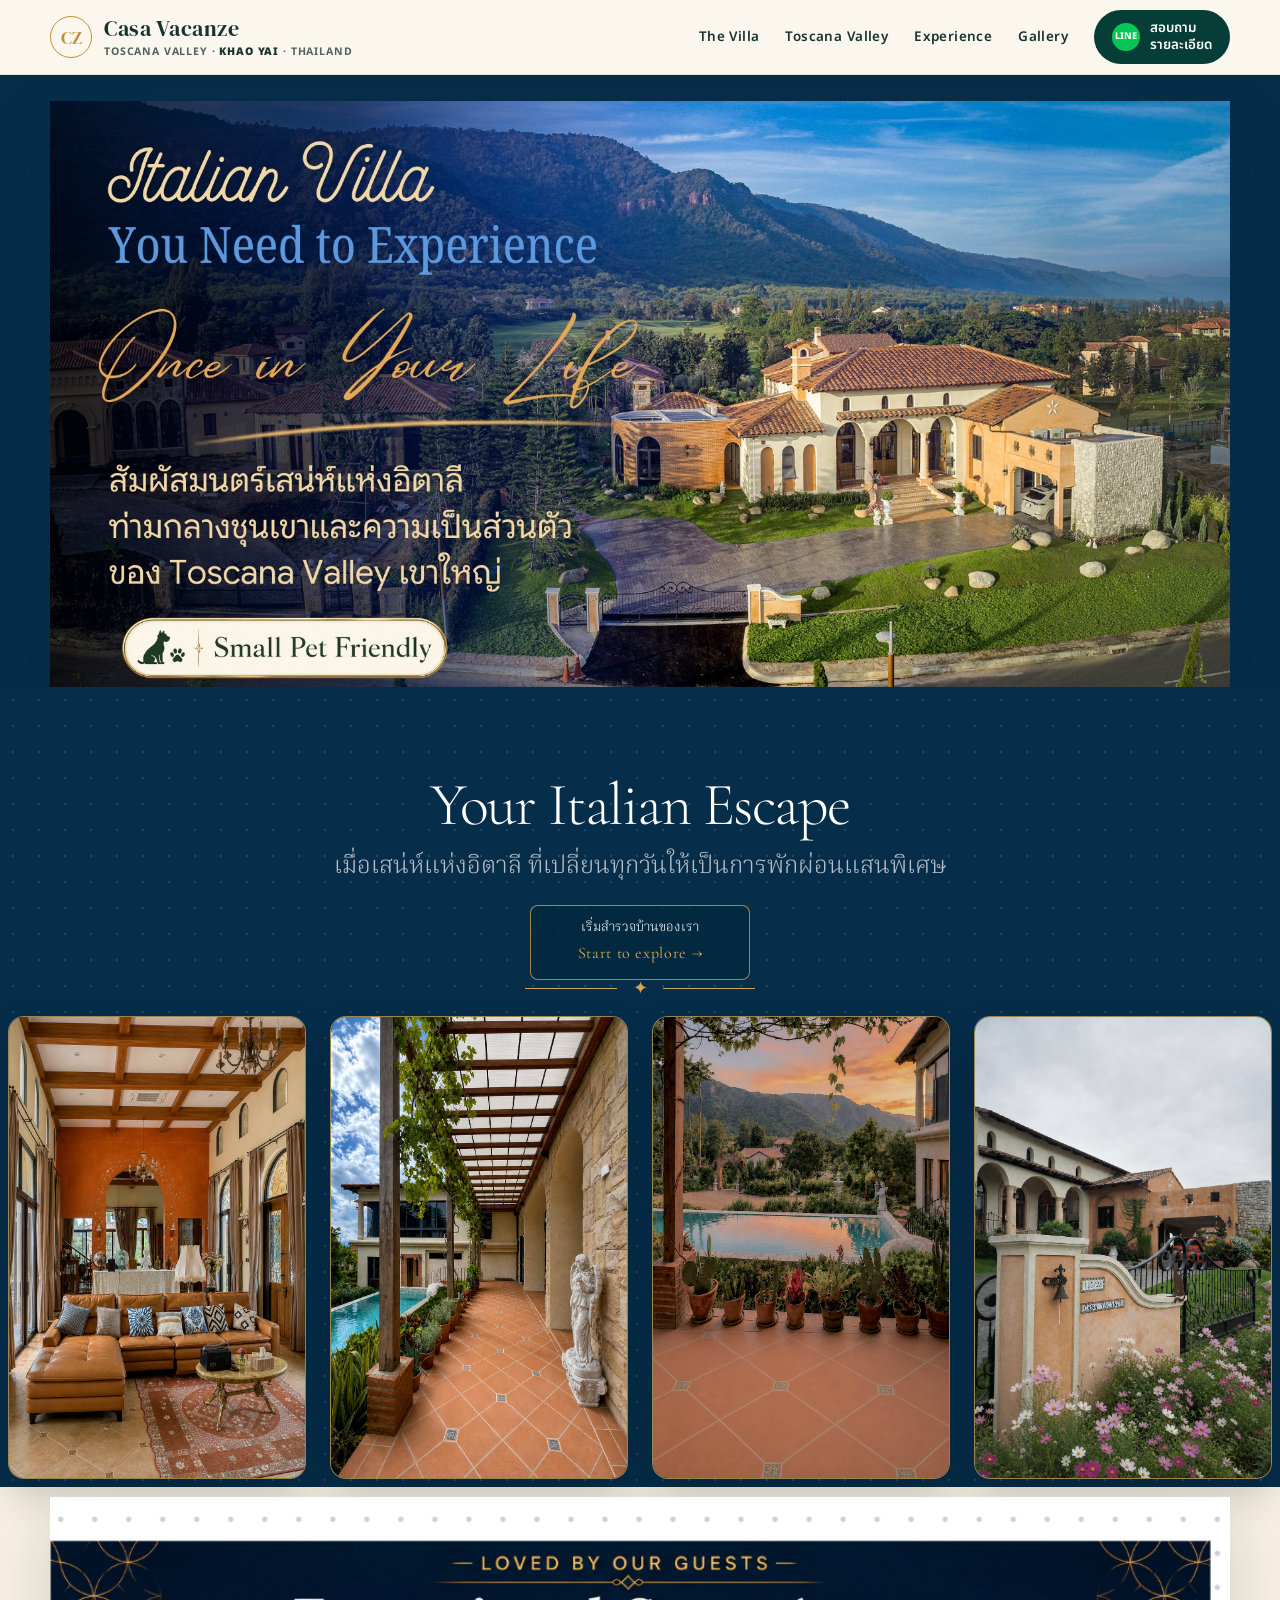
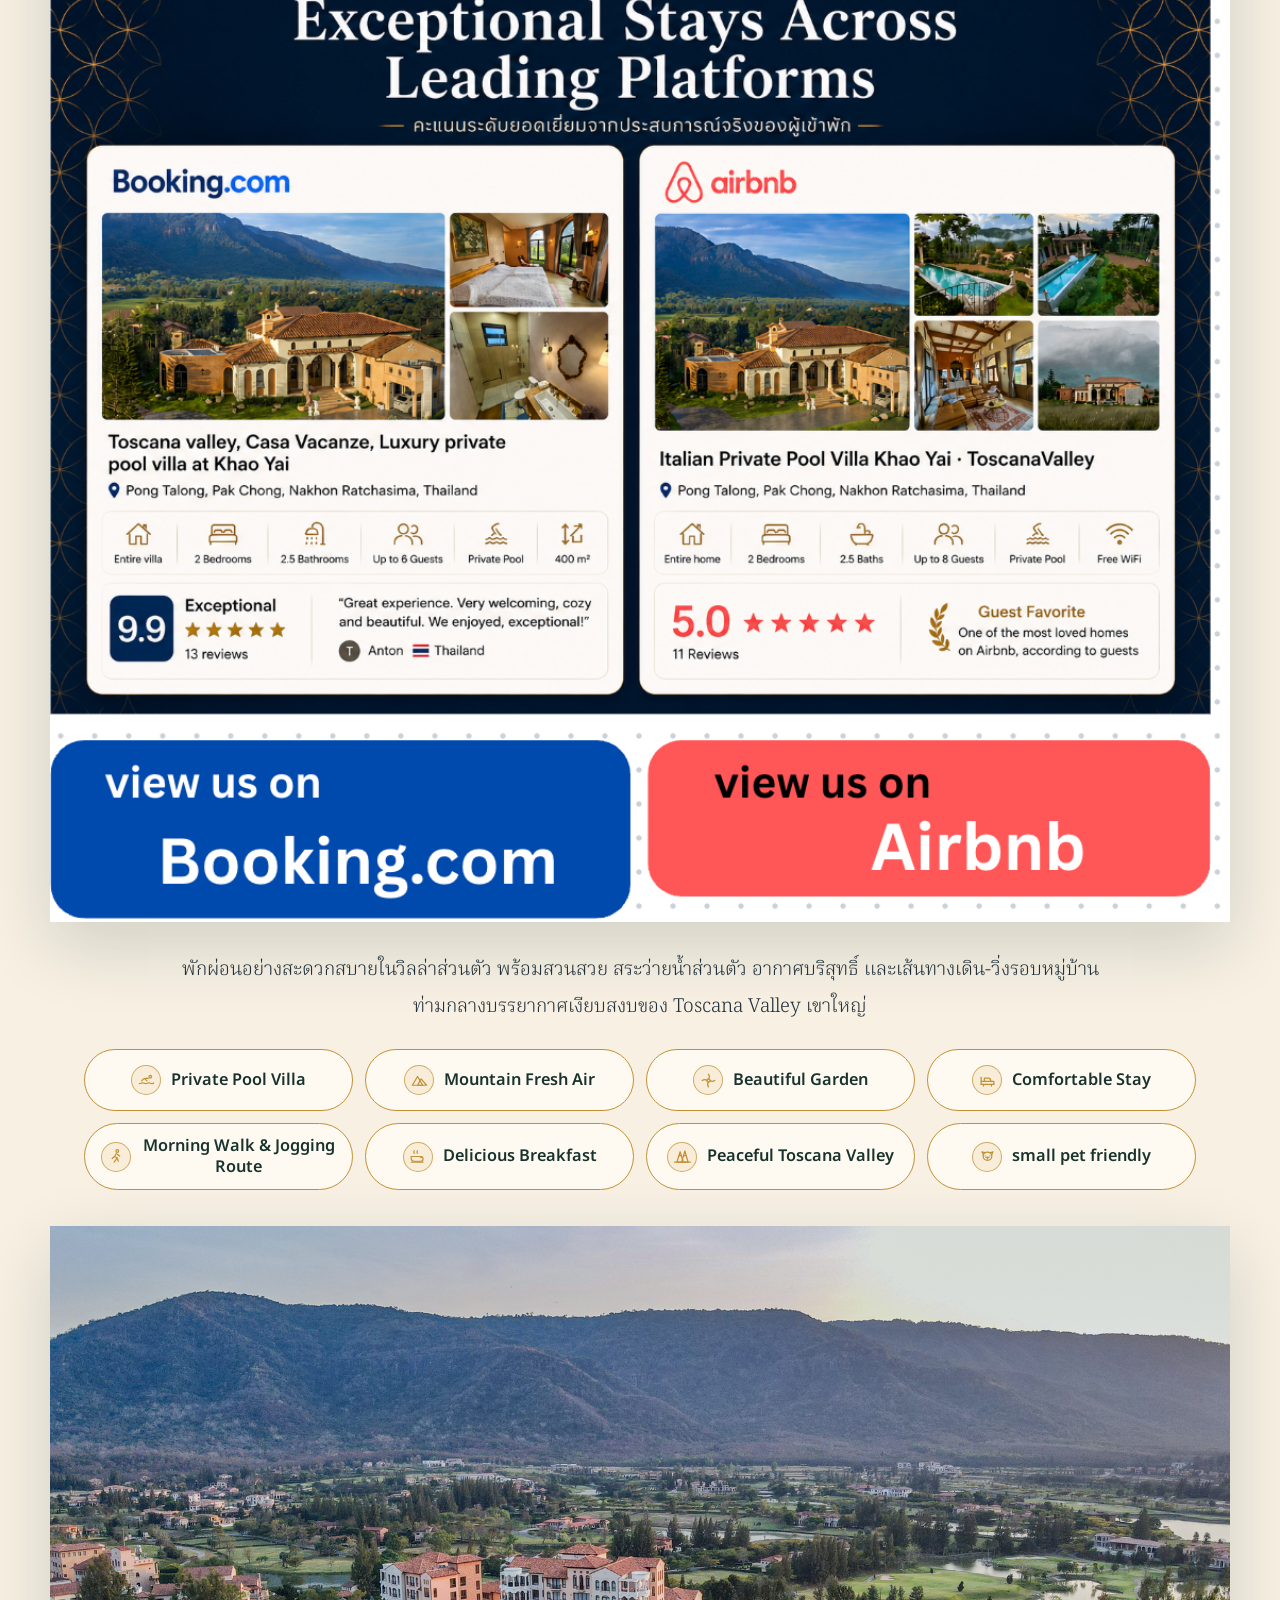
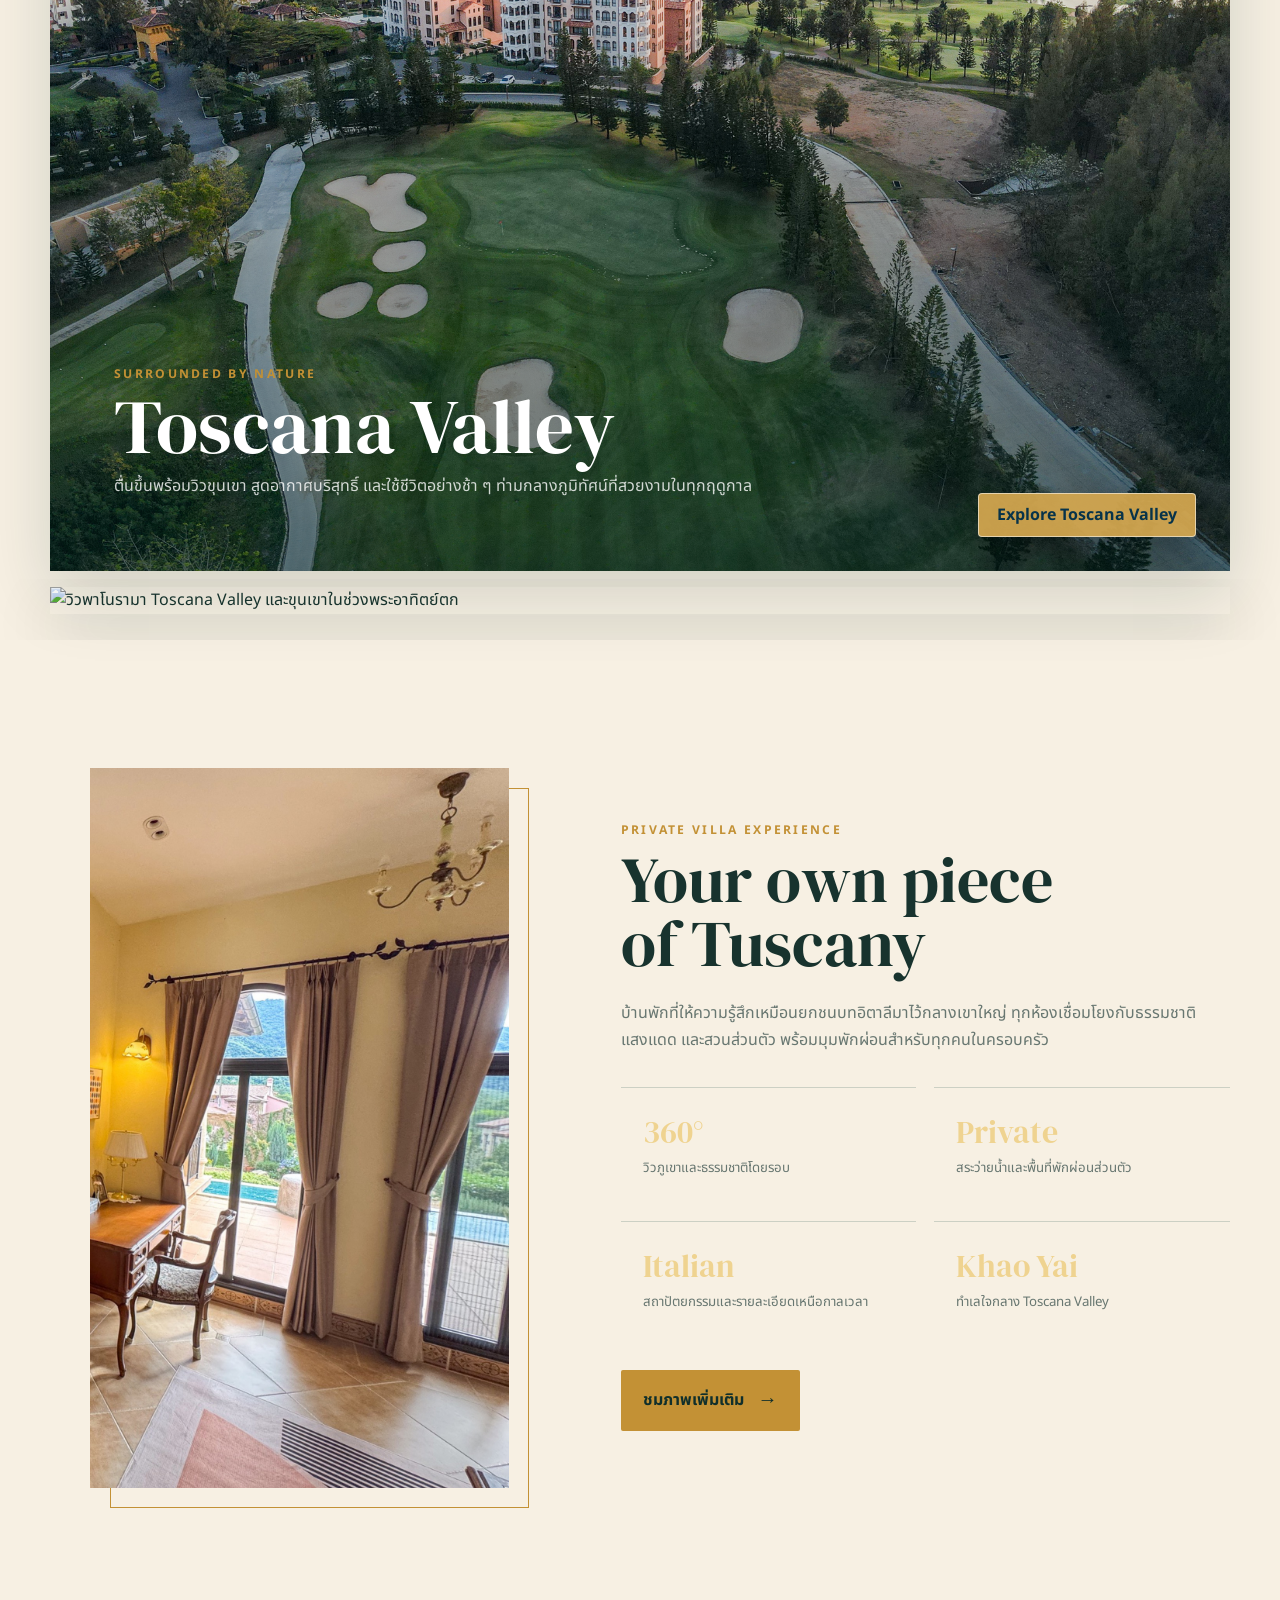
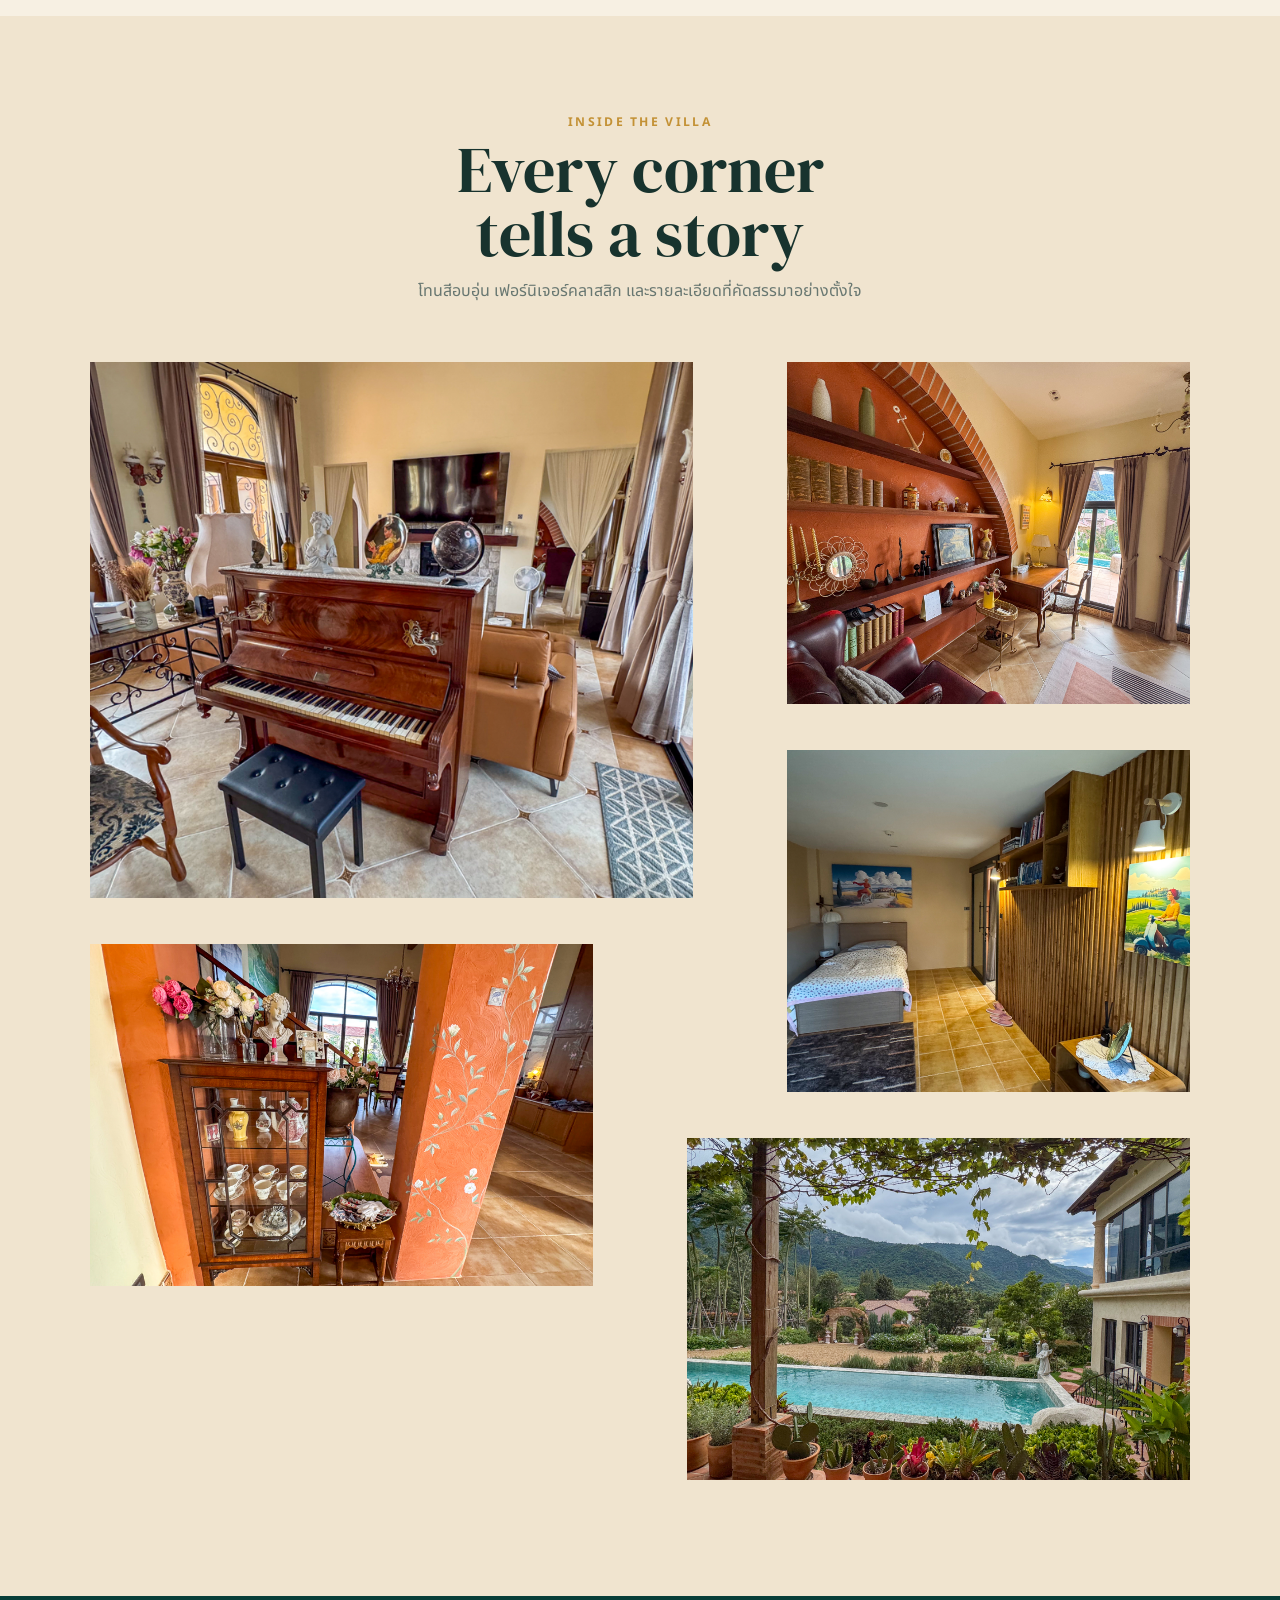
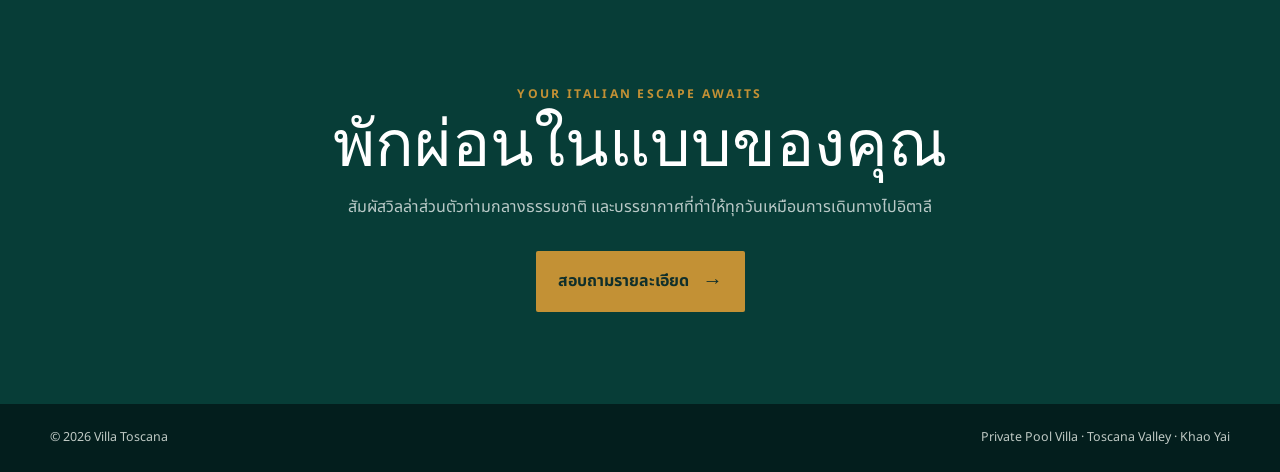
==== commit 85f8fadc: "Update guest ratings sign and benefit icons" ====
--- a/toscana-villa-site/index.html
+++ b/toscana-villa-site/index.html
@@ -82,22 +82,23 @@
     .guest-ratings .ratings-frame{width:min(1180px,calc(100% - 40px));margin:0 auto}
     .ratings-image-wrap{position:relative}
     .guest-ratings img{width:100%;height:auto;object-fit:contain;box-shadow:var(--shadow)}
-    .ratings-link{position:absolute;bottom:5.8%;width:42.5%;height:7.2%;border-radius:12px}
-    .ratings-link.booking{left:7.15%}
-    .ratings-link.airbnb{right:7.15%}
+    .ratings-link{position:absolute;bottom:0;width:49.2%;height:18%;border-radius:28px}
+    .ratings-link.booking{left:0}
+    .ratings-link.airbnb{right:0}
     .ratings-link:focus-visible{outline:3px solid rgba(195,145,53,.95);outline-offset:4px}
     .ratings-copy{padding:30px 34px 0;text-align:center}
     .ratings-copy p{max-width:980px;margin:0 auto;color:#22303A;font-family:"Noto Serif Thai",serif;font-size:clamp(1rem,1.6vw,1.2rem);font-weight:300;line-height:1.9}
     .ratings-highlights{display:grid;grid-template-columns:repeat(4,minmax(0,1fr));gap:12px;margin:24px auto 0;padding:0;list-style:none}
     .ratings-highlights li{display:flex;align-items:center;justify-content:center;gap:10px;min-height:62px;padding:12px 16px;border:1px solid var(--gold);border-radius:999px;background:#fffaf1;color:var(--ink);font:600 1.02rem/1.25 "Noto Sans Thai",sans-serif;text-align:center}
-    .benefit-icon{width:30px;height:30px;display:grid;place-items:center;flex:0 0 auto;border-radius:50%;border:1px solid rgba(195,145,53,.72);background:rgba(195,145,53,.12);color:var(--gold);font:1rem/1 "DM Serif Display",serif}
+    .benefit-icon{width:30px;height:30px;display:grid;place-items:center;flex:0 0 auto;border-radius:50%;border:1px solid rgba(195,145,53,.72);background:rgba(195,145,53,.12);color:var(--gold)}
+    .benefit-icon svg{width:19px;height:19px;display:block;fill:none;stroke:currentColor;stroke-width:1.55;stroke-linecap:round;stroke-linejoin:round}
     .lightbox{position:fixed;inset:0;z-index:60;display:flex;align-items:center;justify-content:center;padding:26px;background:rgba(4,18,31,.82);opacity:0;visibility:hidden;pointer-events:none;transition:opacity .25s ease,visibility .25s ease}
     .lightbox.is-open{opacity:1;visibility:visible;pointer-events:auto}
     .lightbox-panel{position:relative;max-width:min(92vw,1200px);max-height:88vh}
     .lightbox-panel img{width:auto;max-width:100%;height:auto;max-height:88vh;border-radius:16px;box-shadow:0 28px 70px rgba(0,0,0,.38)}
     .lightbox-close{position:absolute;top:-16px;right:-16px;width:42px;height:42px;border:0;border-radius:999px;background:#fff;color:#143a5f;font:1.5rem/1 "DM Serif Display",serif;cursor:pointer;box-shadow:0 10px 24px rgba(0,0,0,.24)}
     .lightbox-backdrop{position:absolute;inset:0}
-    @media(max-width:800px){.guest-ratings{padding:6px 0 20px}.guest-ratings .ratings-frame{width:calc(100% - 8px)}.ratings-link{bottom:5.8%;width:42.5%;height:7.2%}.ratings-copy{padding:22px 12px 0}.ratings-copy p{font-size:.98rem;line-height:1.8}.ratings-highlights{grid-template-columns:1fr;gap:10px;margin-top:18px}.ratings-highlights li{min-height:56px;padding:10px 14px;font-size:.96rem}.benefit-icon{width:28px;height:28px;font-size:.94rem}.lightbox{padding:16px}.lightbox-close{top:-12px;right:-4px}}
+    @media(max-width:800px){.guest-ratings{padding:6px 0 20px}.guest-ratings .ratings-frame{width:calc(100% - 8px)}.ratings-link{bottom:0;width:49.2%;height:18%;border-radius:18px}.ratings-copy{padding:22px 12px 0}.ratings-copy p{font-size:.98rem;line-height:1.8}.ratings-highlights{grid-template-columns:1fr;gap:10px;margin-top:18px}.ratings-highlights li{min-height:56px;padding:10px 14px;font-size:.96rem}.benefit-icon{width:28px;height:28px;font-size:.94rem}.lightbox{padding:16px}.lightbox-close{top:-12px;right:-4px}}
   </style>
 </head>
 <body>
@@ -105,7 +106,7 @@
   <main>
     <section class="hero" id="home"><img src="images/hero-main.png" alt="Italian Villa ท่ามกลางขุนเขาและความเป็นส่วนตัวของ Toscana Valley เขาใหญ่" fetchpriority="high"></section>
     <section class="intro" id="villa"><div class="wrap"><div class="section-head"><h2>Your Italian Escape<span>เมื่อเสน่ห์แห่งอิตาลี ที่เปลี่ยนทุกวันให้เป็นการพักผ่อนแสนพิเศษ</span></h2><a class="explore-prompt" href="#experience"><span>เริ่มสำรวจบ้านของเรา</span><small>Start to explore →</small></a></div><div class="thumbs"><figure class="thumb"><button type="button" class="thumb-open" data-lightbox-src="images/card-living.png" data-lightbox-alt="ห้องนั่งเล่นเพดานสูงของวิลล่า" aria-label="ขยายรูปห้องนั่งเล่นเพดานสูงของวิลล่า"><img src="images/card-living.png" alt="ห้องนั่งเล่นเพดานสูงของวิลล่า" loading="lazy"></button></figure><figure class="thumb"><button type="button" class="thumb-open" data-lightbox-src="images/card-courtyard.png" data-lightbox-alt="ทางเดินริมสระและสวนของวิลล่า" aria-label="ขยายรูปทางเดินริมสระและสวนของวิลล่า"><img src="images/card-courtyard.png" alt="ทางเดินริมสระและสวนของวิลล่า" loading="lazy"></button></figure><figure class="thumb"><button type="button" class="thumb-open" data-lightbox-src="images/card-pool.png" data-lightbox-alt="สระว่ายน้ำส่วนตัวช่วงพระอาทิตย์ตก" aria-label="ขยายรูปสระว่ายน้ำส่วนตัวช่วงพระอาทิตย์ตก"><img src="images/card-pool.png" alt="สระว่ายน้ำส่วนตัวช่วงพระอาทิตย์ตก" loading="lazy"></button></figure><figure class="thumb"><button type="button" class="thumb-open" data-lightbox-src="images/card-entrance.png" data-lightbox-alt="ประตูทางเข้าวิลล่าและสวนดอกไม้" aria-label="ขยายรูปประตูทางเข้าวิลล่าและสวนดอกไม้"><img src="images/card-entrance.png" alt="ประตูทางเข้าวิลล่าและสวนดอกไม้" loading="lazy"></button></figure></div></div></section>
-    <section class="guest-ratings"><div class="ratings-frame"><div class="ratings-image-wrap"><img src="images/guest-ratings.png" alt="คะแนนรีวิวจาก Booking.com และ Airbnb ของ Casa Vacanze" loading="lazy"><a class="ratings-link booking" href="https://www.booking.com/Share-ZfoHVl" target="_blank" rel="noopener noreferrer" aria-label="เปิดหน้า Booking ของวิลล่า"></a><a class="ratings-link airbnb" href="https://www.airbnb.com/rooms/1501277932846526777?check_in=2026-07-18&check_out=2026-07-24&guests=1&adults=1&s=67&unique_share_id=2c007d84-0261-47b5-bdb4-f7a1ea1b9213" target="_blank" rel="noopener noreferrer" aria-label="เปิดหน้า Airbnb ของวิลล่า"></a></div><div class="ratings-copy"><p>พักผ่อนอย่างสะดวกสบายในวิลล่าส่วนตัว พร้อมสวนสวย สระว่ายน้ำส่วนตัว อากาศบริสุทธิ์ และเส้นทางเดิน-วิ่งรอบหมู่บ้าน ท่ามกลางบรรยากาศเงียบสงบของ Toscana Valley เขาใหญ่</p><ul class="ratings-highlights"><li><span class="benefit-icon">≋</span><span>Private Pool Villa</span></li><li><span class="benefit-icon">△</span><span>Mountain Fresh Air</span></li><li><span class="benefit-icon">✤</span><span>Beautiful Garden</span></li><li><span class="benefit-icon">◯</span><span>Comfortable Stay</span></li><li><span class="benefit-icon">⌁</span><span>Morning Walk &amp; Jogging Route</span></li><li><span class="benefit-icon">☕</span><span>Delicious Breakfast</span></li><li><span class="benefit-icon">✦</span><span>Peaceful Toscana Valley</span></li><li><span class="benefit-icon">♡</span><span>small pet friendly</span></li></ul></div></div></section>
+    <section class="guest-ratings"><div class="ratings-frame"><div class="ratings-image-wrap"><img src="images/guest-ratings.png" alt="คะแนนรีวิวจาก Booking.com และ Airbnb ของ Casa Vacanze" loading="lazy"><a class="ratings-link booking" href="https://www.booking.com/Share-ZfoHVl" target="_blank" rel="noopener noreferrer" aria-label="เปิดหน้า Booking ของวิลล่า"></a><a class="ratings-link airbnb" href="https://www.airbnb.com/rooms/1501277932846526777?check_in=2026-07-18&check_out=2026-07-24&guests=1&adults=1&s=67&unique_share_id=2c007d84-0261-47b5-bdb4-f7a1ea1b9213" target="_blank" rel="noopener noreferrer" aria-label="เปิดหน้า Airbnb ของวิลล่า"></a></div><div class="ratings-copy"><p>พักผ่อนอย่างสะดวกสบายในวิลล่าส่วนตัว พร้อมสวนสวย สระว่ายน้ำส่วนตัว อากาศบริสุทธิ์ และเส้นทางเดิน-วิ่งรอบหมู่บ้าน ท่ามกลางบรรยากาศเงียบสงบของ Toscana Valley เขาใหญ่</p><ul class="ratings-highlights"><li><span class="benefit-icon" aria-hidden="true"><svg viewBox="0 0 24 24"><path d="M3 16c2 0 2-1 4-1s2 1 4 1 2-1 4-1 2 1 4 1 2-1 2-1"/><path d="M6 12.5c1.2-2 2.7-3 4.6-3.1l3.7-.2"/><circle cx="16.8" cy="7.2" r="1.6"/><path d="M9.8 9.7l2.8 2.8"/></svg></span><span>Private Pool Villa</span></li><li><span class="benefit-icon" aria-hidden="true"><svg viewBox="0 0 24 24"><path d="M3 18 9.5 7l6.5 11Z"/><path d="M9.5 18 14 10l7 8Z"/></svg></span><span>Mountain Fresh Air</span></li><li><span class="benefit-icon" aria-hidden="true"><svg viewBox="0 0 24 24"><circle cx="12" cy="12" r="2"/><path d="M12 4c1.6 2.4 1.6 4.3 0 6"/><path d="M20 12c-2.4 1.6-4.3 1.6-6 0"/><path d="M12 20c-1.6-2.4-1.6-4.3 0-6"/><path d="M4 12c2.4-1.6 4.3-1.6 6 0"/></svg></span><span>Beautiful Garden</span></li><li><span class="benefit-icon" aria-hidden="true"><svg viewBox="0 0 24 24"><path d="M4 17V8"/><path d="M4 13h16v4"/><path d="M8 13V9h5a3 3 0 0 1 3 3v1"/><path d="M4 17h16"/><path d="M7 17v2m10-2v2"/></svg></span><span>Comfortable Stay</span></li><li><span class="benefit-icon" aria-hidden="true"><svg viewBox="0 0 24 24"><circle cx="13" cy="5" r="1.7"/><path d="M11.8 8.2 9.5 12l3.5 2 1.3 4"/><path d="m13 9.2 3 2.3"/><path d="M9.5 12 6.5 14.5"/><path d="M12.8 14 9 19"/></svg></span><span>Morning Walk &amp; Jogging Route</span></li><li><span class="benefit-icon" aria-hidden="true"><svg viewBox="0 0 24 24"><path d="M7 12h9a3 3 0 0 1 0 6H8a4 4 0 0 1-4-4v-2h3Z"/><path d="M16 13h2"/><path d="M8 8c-1-1.3-1-2.5 0-3.5"/><path d="M12 8c-1-1.3-1-2.5 0-3.5"/><path d="M4 19h15"/></svg></span><span>Delicious Breakfast</span></li><li><span class="benefit-icon" aria-hidden="true"><svg viewBox="0 0 24 24"><path d="M5 19 9 6l4 13Z"/><path d="M11 19 15 5l4 14Z"/><path d="M2 19h20"/><path d="M8 11h2m4 0h2"/></svg></span><span>Peaceful Toscana Valley</span></li><li><span class="benefit-icon" aria-hidden="true"><svg viewBox="0 0 24 24"><path d="M7 10 5 6l4 1.4"/><path d="M17 10 19 6l-4 1.4"/><path d="M6.5 11.5a5.5 5.5 0 0 0 11 0c0-3-2.5-5-5.5-5s-5.5 2-5.5 5Z"/><path d="M10 13h4"/><path d="M12 13v2"/><path d="M9 11.2h.1M15 11.2h.1"/></svg></span><span>small pet friendly</span></li></ul></div></div></section>
     <section class="panorama"><div class="pano-frame"><img src="images/toscana-view.jpg" alt="ทิวทัศน์ Toscana Valley และสนามกอล์ฟ" loading="lazy"><div class="pano-copy"><div class="kicker">Surrounded by nature</div><h2>Toscana Valley</h2><p>ตื่นขึ้นพร้อมวิวขุนเขา สูดอากาศบริสุทธิ์ และใช้ชีวิตอย่างช้า ๆ ท่ามกลางภูมิทัศน์ที่สวยงามในทุกฤดูกาล</p></div><a class="pano-valley-button" href="#gallery">Explore Toscana Valley</a></div></section>
     <section class="wide-panorama"><img src="images/toscana-sunset-panorama.jpg" alt="วิวพาโนรามา Toscana Valley และขุนเขาในช่วงพระอาทิตย์ตก" loading="lazy"></section>
     <section class="experience" id="experience"><div class="wrap experience-grid"><figure class="portrait"><img src="images/pool-vertical.jpg" alt="ห้องพักที่เชื่อมต่อกับสระว่ายน้ำส่วนตัว" loading="lazy"></figure><div><div class="kicker">Private Villa Experience</div><h2>Your own piece<br>of Tuscany</h2><p class="copy">บ้านพักที่ให้ความรู้สึกเหมือนยกชนบทอิตาลีมาไว้กลางเขาใหญ่ ทุกห้องเชื่อมโยงกับธรรมชาติ แสงแดด และสวนส่วนตัว พร้อมมุมพักผ่อนสำหรับทุกคนในครอบครัว</p><div class="facts"><div class="fact"><strong>360°</strong><span>วิวภูเขาและธรรมชาติโดยรอบ</span></div><div class="fact"><strong>Private</strong><span>สระว่ายน้ำและพื้นที่พักผ่อนส่วนตัว</span></div><div class="fact"><strong>Italian</strong><span>สถาปัตยกรรมและรายละเอียดเหนือกาลเวลา</span></div><div class="fact"><strong>Khao Yai</strong><span>ทำเลใจกลาง Toscana Valley</span></div></div><a class="cta" href="#gallery">ชมภาพเพิ่มเติม <span>→</span></a></div></div></section>
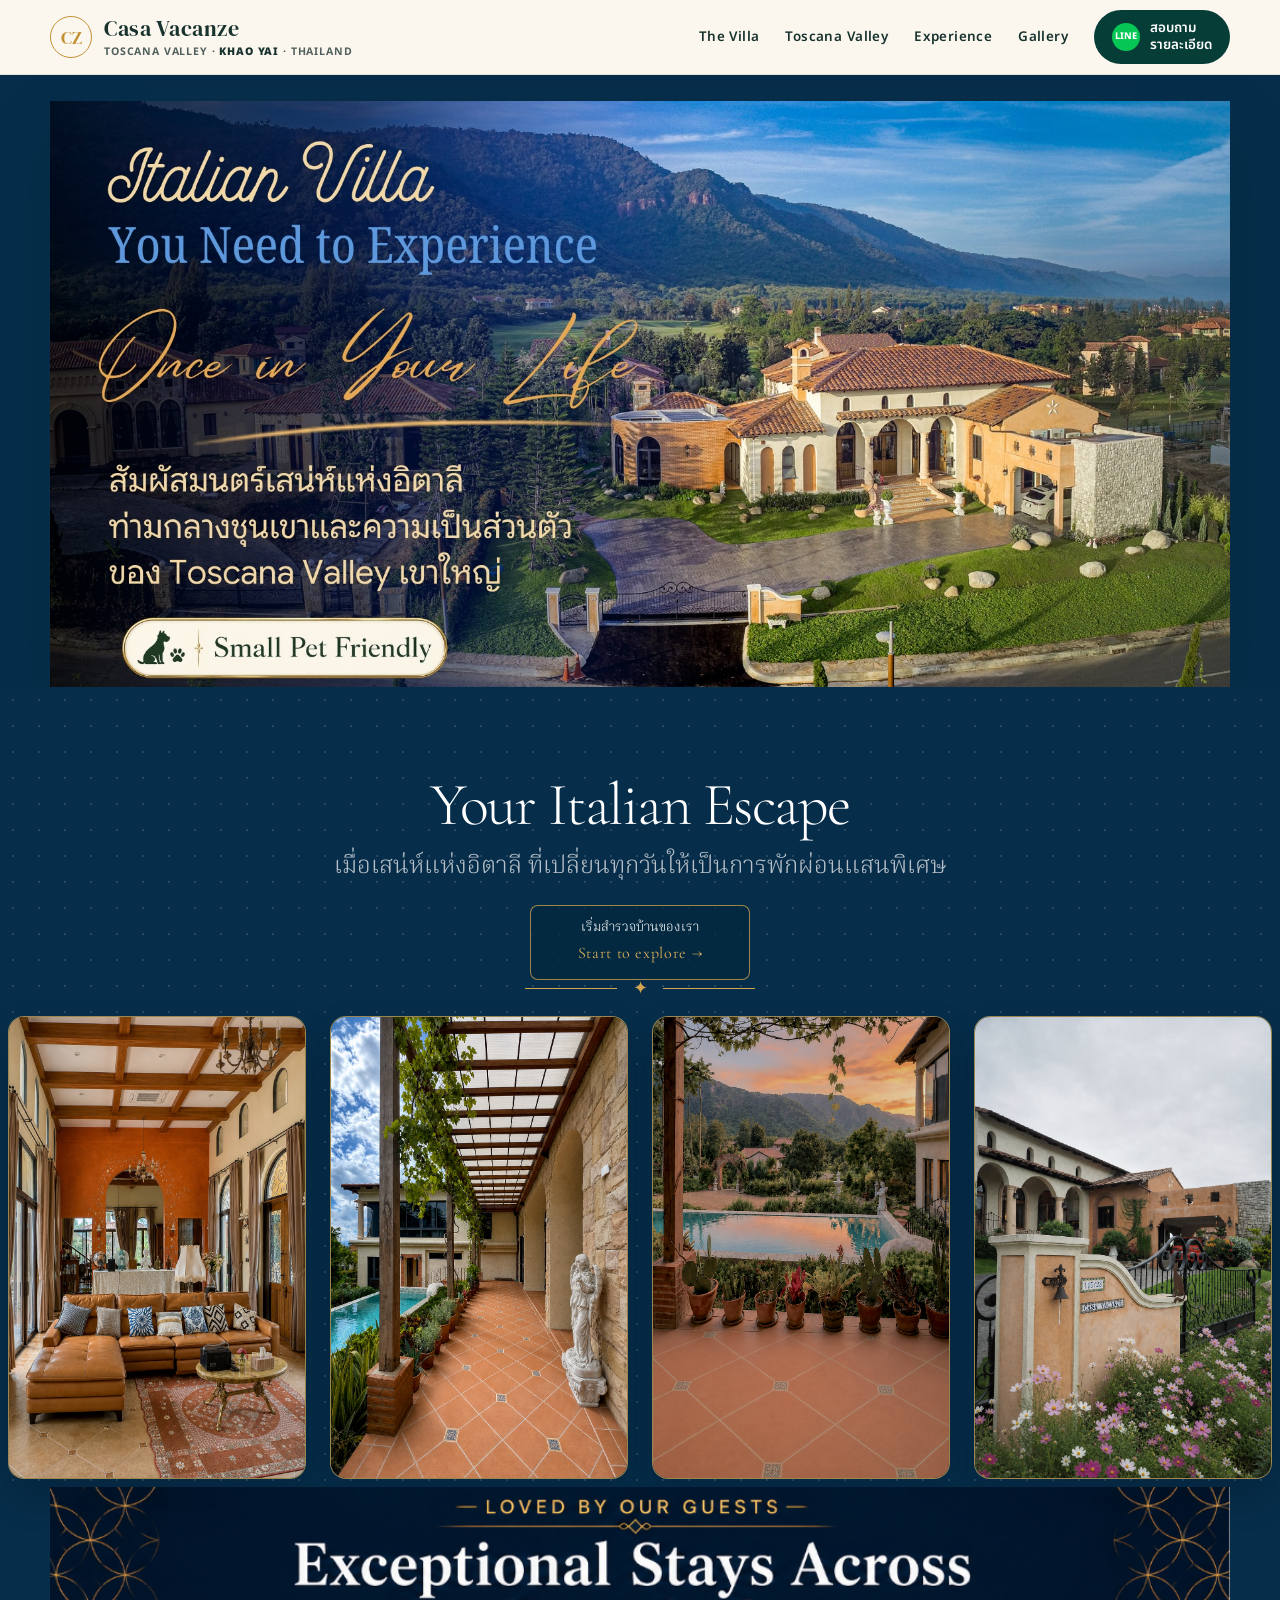
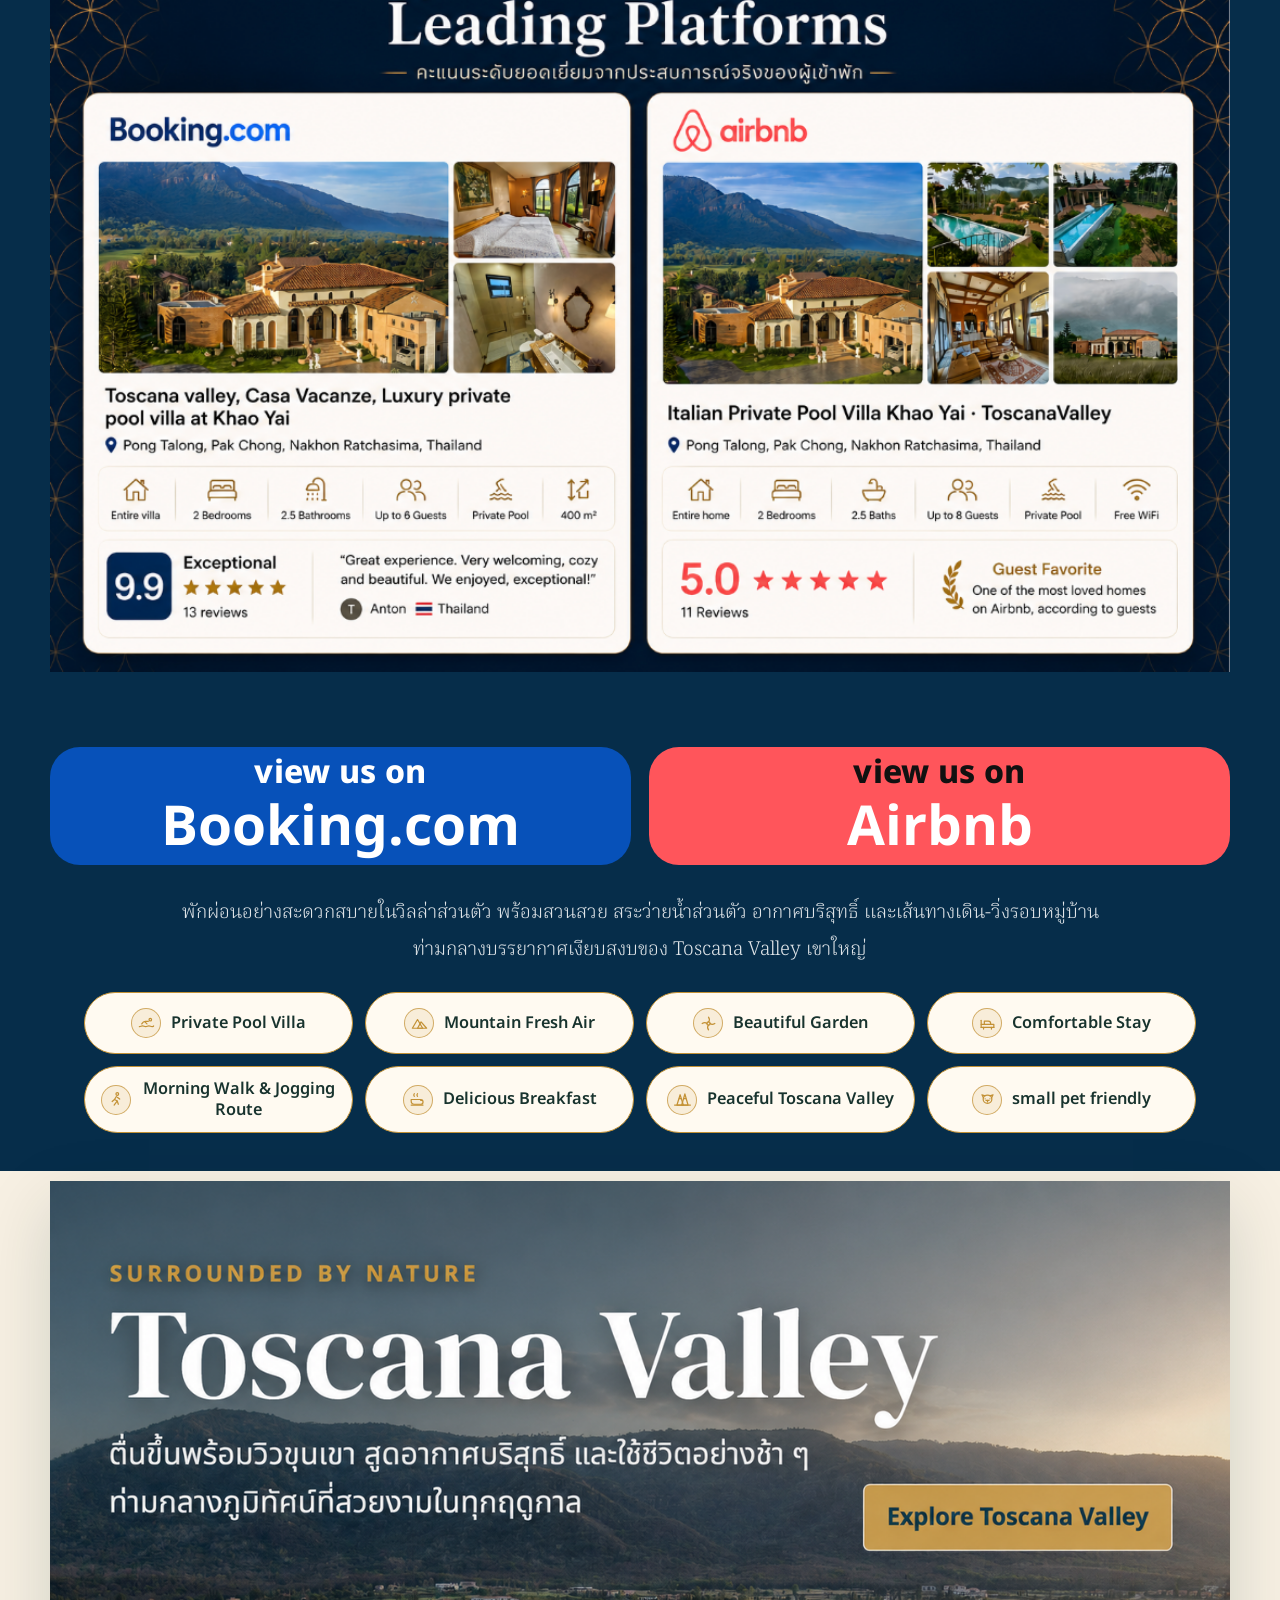
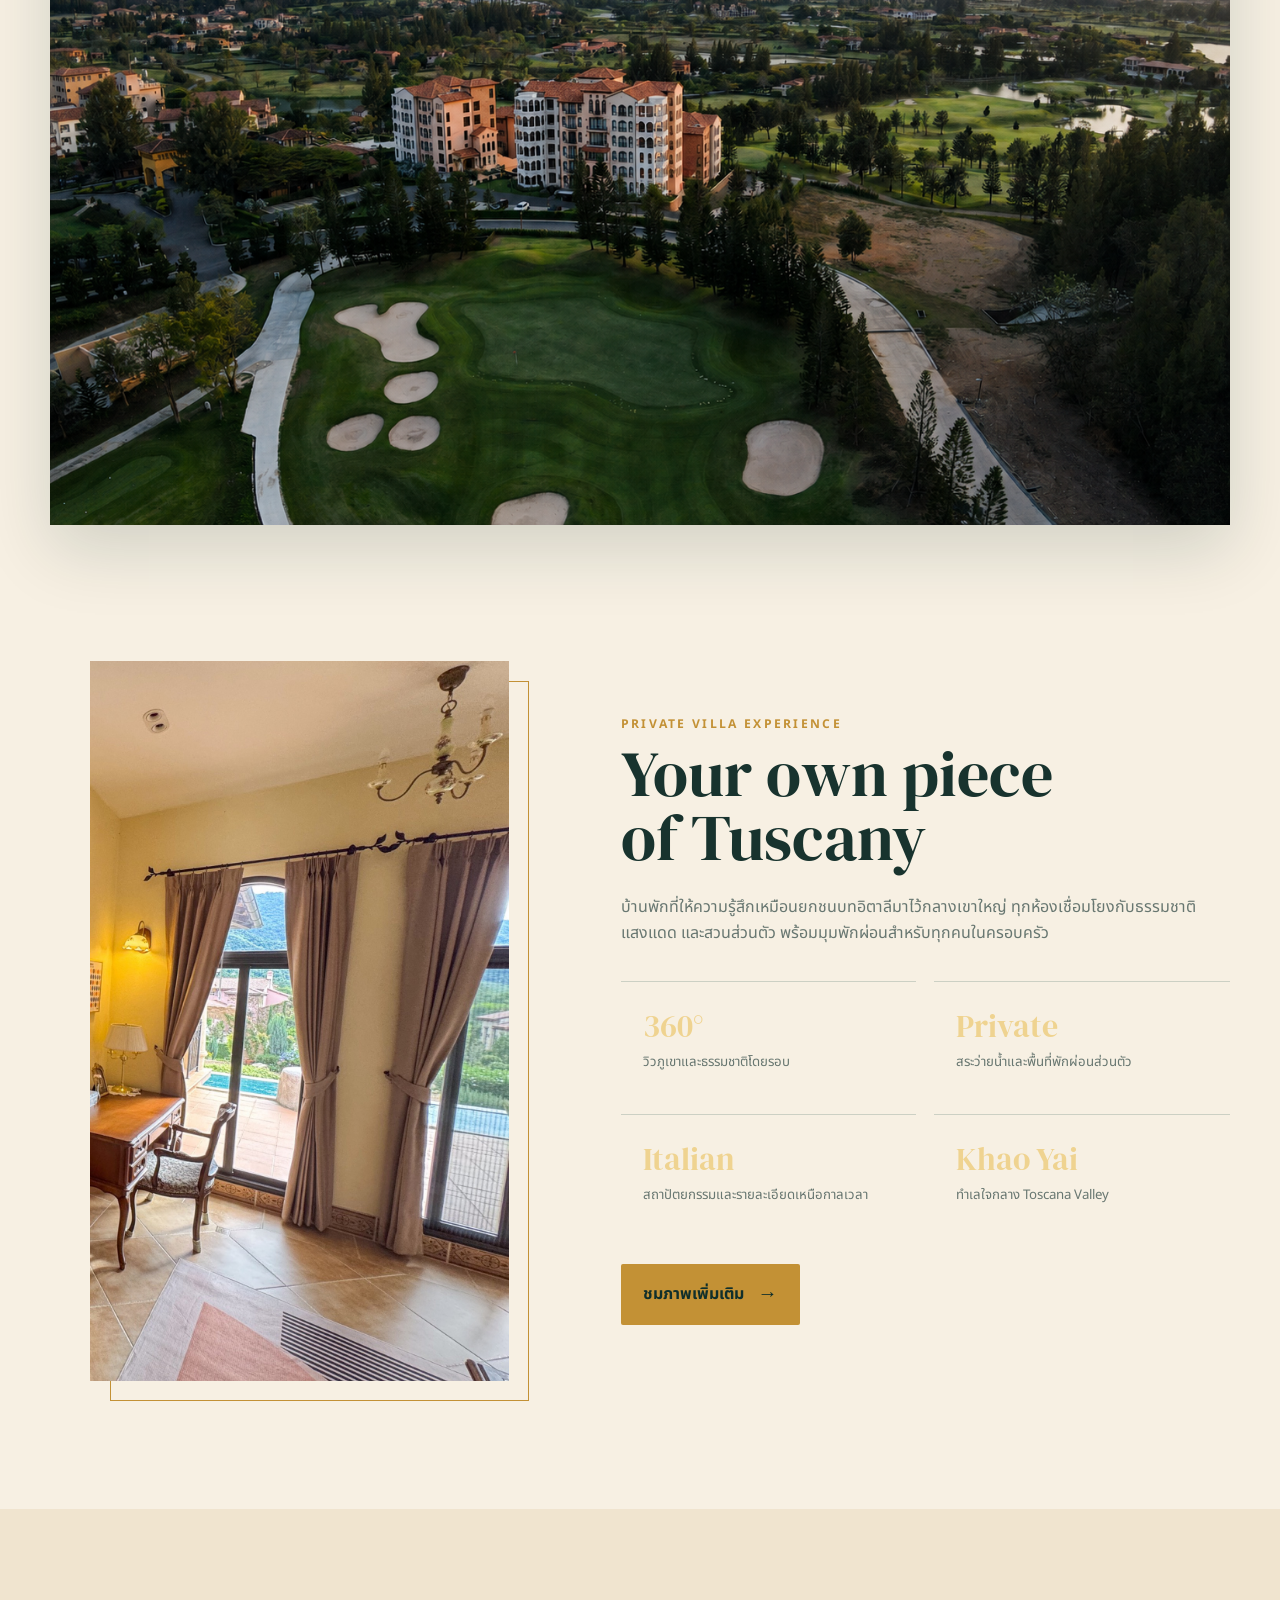
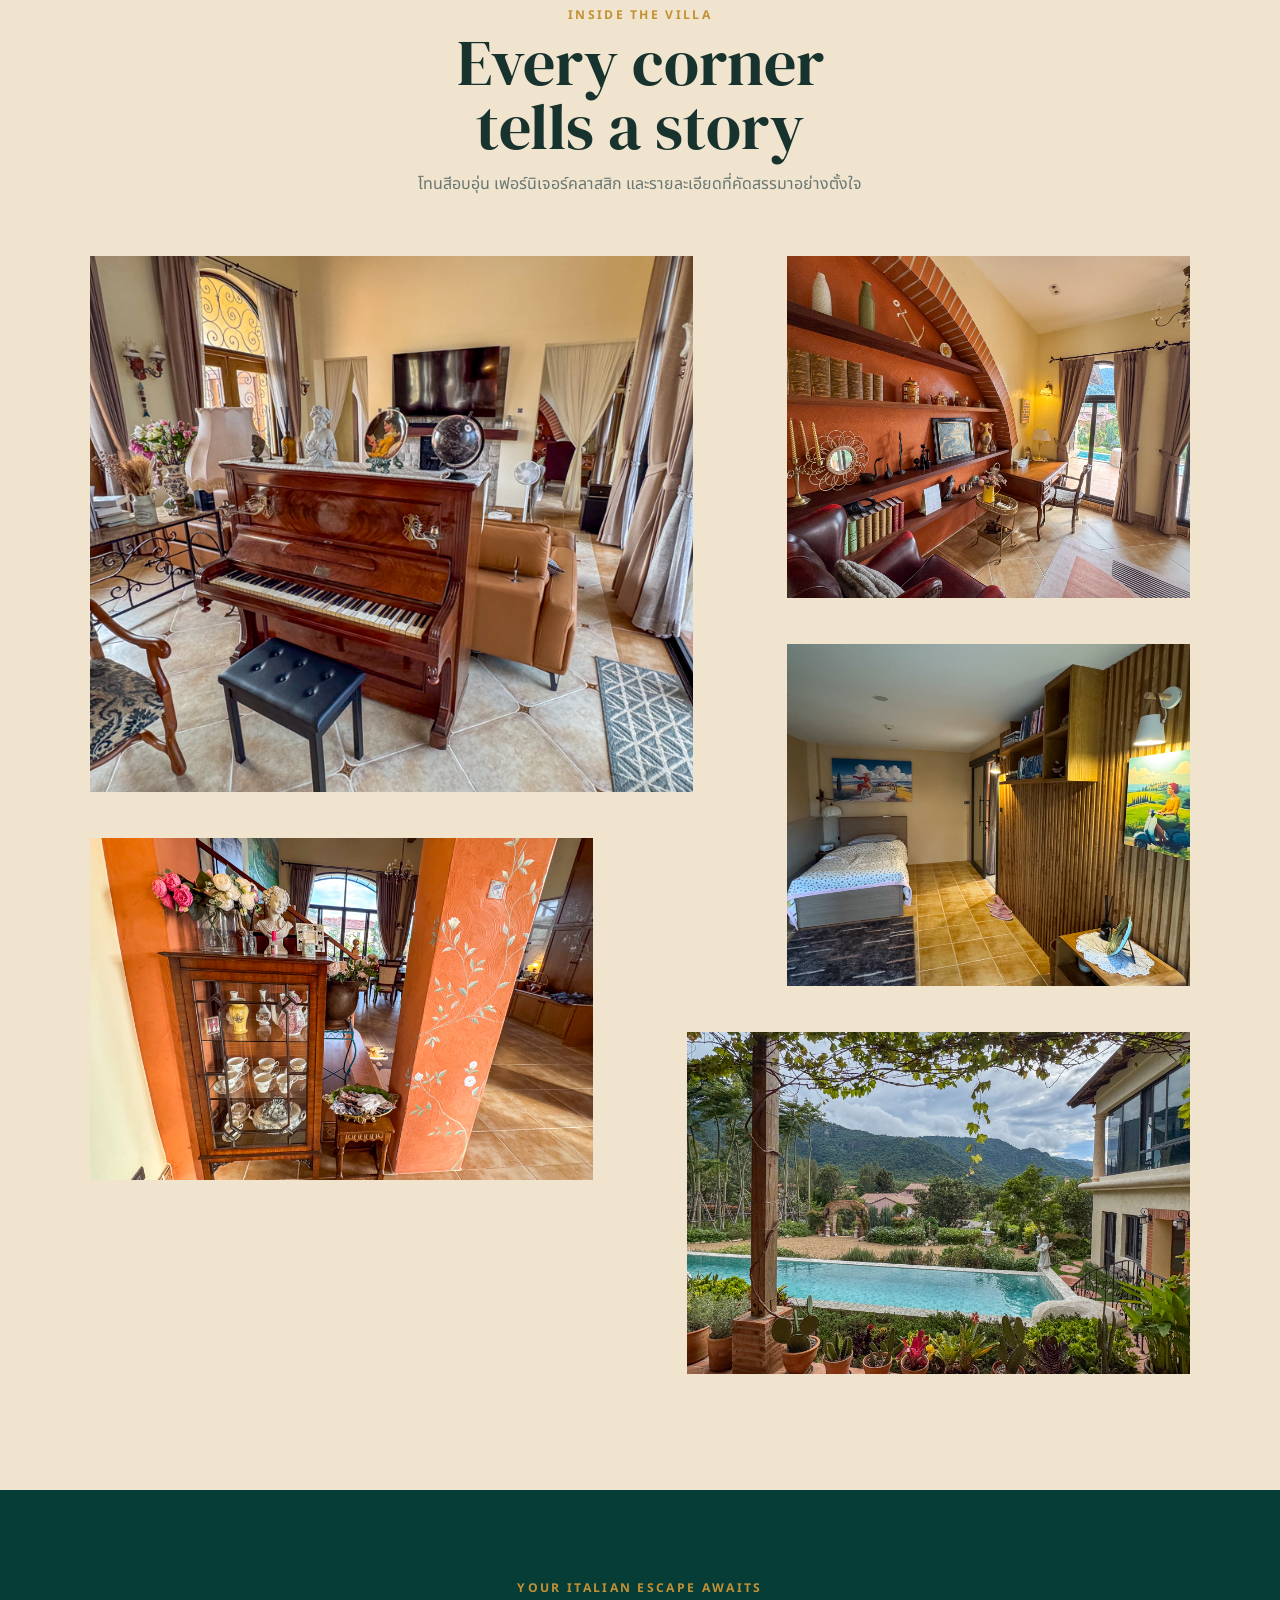
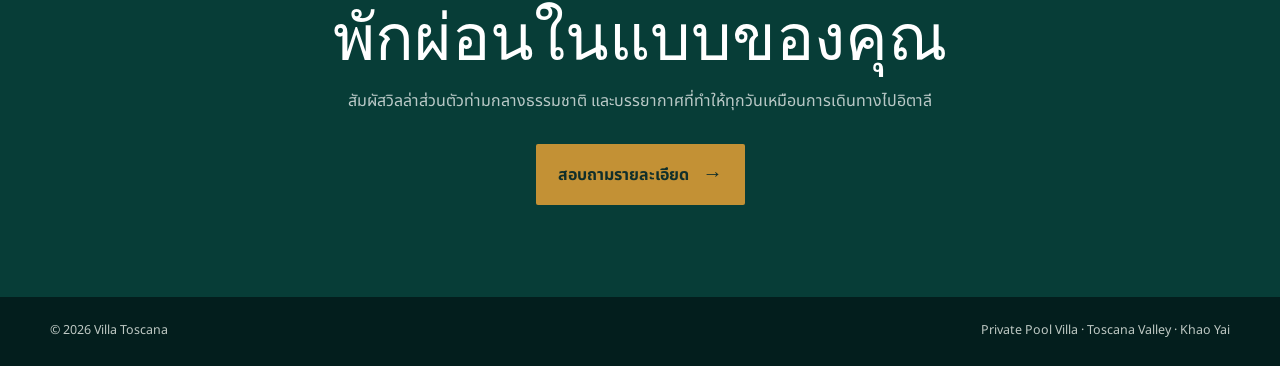
==== commit 60ef0380: "Add Toscana Valley page and link" ====
--- a/toscana-villa-site/index.html
+++ b/toscana-villa-site/index.html
@@ -78,16 +78,23 @@
     .pano-valley-button:hover{background:#f0c15d;transform:translateY(-1px)}
     .wide-panorama{background:var(--cream)}
     @media(max-width:800px){.panorama{padding:6px 0}.pano-frame{width:calc(100% - 8px)}.pano-copy{left:18px;right:18px;bottom:74px}.pano-copy h2{font-size:clamp(2.3rem,13vw,4.2rem)}.pano-valley-button{right:16px;bottom:18px;padding:11px 13px;font-size:.82rem}.intro .thumbs{gap:6px}}
-    .guest-ratings{padding:10px 0 26px;background:var(--cream)}
+    .pano-copy,.pano-valley-button,.pano-frame:after{display:none}
+    .pano-frame .pano-valley-button{display:block;top:31%;right:5%;bottom:auto;width:27%;height:9%;padding:0;border:0;border-radius:8px;background:transparent;color:transparent;font-size:0;box-shadow:none}
+    .pano-frame .pano-valley-button:focus-visible{outline:3px solid rgba(255,255,255,.9);outline-offset:3px}
+    .guest-ratings{padding:0 0 38px;background:#062d4a}
     .guest-ratings .ratings-frame{width:min(1180px,calc(100% - 40px));margin:0 auto}
-    .ratings-image-wrap{position:relative}
-    .guest-ratings img{width:100%;height:auto;object-fit:contain;box-shadow:var(--shadow)}
-    .ratings-link{position:absolute;bottom:0;width:49.2%;height:18%;border-radius:28px}
-    .ratings-link.booking{left:0}
-    .ratings-link.airbnb{right:0}
-    .ratings-link:focus-visible{outline:3px solid rgba(195,145,53,.95);outline-offset:4px}
+    .ratings-image-wrap{position:relative;overflow:hidden;aspect-ratio:1110/805;background:#062d4a;box-shadow:none}
+    .ratings-image-wrap img{width:100%;height:auto;display:block}
+    .ratings-buttons{display:grid;grid-template-columns:1fr 1fr;gap:18px;margin:4px 0 0}
+    .ratings-button{display:flex;min-height:118px;flex-direction:column;align-items:center;justify-content:center;border-radius:30px;text-align:center;font-family:"Noto Sans Thai",sans-serif;font-weight:800;line-height:1.05}
+    .ratings-button span{font-size:clamp(1.15rem,2.5vw,2.1rem);letter-spacing:.01em}
+    .ratings-button strong{margin-top:12px;font-size:clamp(2rem,4.3vw,3.7rem);line-height:.95}
+    .ratings-button.booking{background:#0751b9;color:#fff}
+    .ratings-button.airbnb{background:#ff555b;color:#fff}
+    .ratings-button.airbnb span{color:#111}
+    .ratings-button:focus-visible{outline:3px solid rgba(195,145,53,.95);outline-offset:4px}
     .ratings-copy{padding:30px 34px 0;text-align:center}
-    .ratings-copy p{max-width:980px;margin:0 auto;color:#22303A;font-family:"Noto Serif Thai",serif;font-size:clamp(1rem,1.6vw,1.2rem);font-weight:300;line-height:1.9}
+    .ratings-copy p{max-width:980px;margin:0 auto;color:rgba(255,255,255,.88);font-family:"Noto Serif Thai",serif;font-size:clamp(1rem,1.6vw,1.2rem);font-weight:300;line-height:1.9}
     .ratings-highlights{display:grid;grid-template-columns:repeat(4,minmax(0,1fr));gap:12px;margin:24px auto 0;padding:0;list-style:none}
     .ratings-highlights li{display:flex;align-items:center;justify-content:center;gap:10px;min-height:62px;padding:12px 16px;border:1px solid var(--gold);border-radius:999px;background:#fffaf1;color:var(--ink);font:600 1.02rem/1.25 "Noto Sans Thai",sans-serif;text-align:center}
     .benefit-icon{width:30px;height:30px;display:grid;place-items:center;flex:0 0 auto;border-radius:50%;border:1px solid rgba(195,145,53,.72);background:rgba(195,145,53,.12);color:var(--gold)}
@@ -98,7 +105,7 @@
     .lightbox-panel img{width:auto;max-width:100%;height:auto;max-height:88vh;border-radius:16px;box-shadow:0 28px 70px rgba(0,0,0,.38)}
     .lightbox-close{position:absolute;top:-16px;right:-16px;width:42px;height:42px;border:0;border-radius:999px;background:#fff;color:#143a5f;font:1.5rem/1 "DM Serif Display",serif;cursor:pointer;box-shadow:0 10px 24px rgba(0,0,0,.24)}
     .lightbox-backdrop{position:absolute;inset:0}
-    @media(max-width:800px){.guest-ratings{padding:6px 0 20px}.guest-ratings .ratings-frame{width:calc(100% - 8px)}.ratings-link{bottom:0;width:49.2%;height:18%;border-radius:18px}.ratings-copy{padding:22px 12px 0}.ratings-copy p{font-size:.98rem;line-height:1.8}.ratings-highlights{grid-template-columns:1fr;gap:10px;margin-top:18px}.ratings-highlights li{min-height:56px;padding:10px 14px;font-size:.96rem}.benefit-icon{width:28px;height:28px;font-size:.94rem}.lightbox{padding:16px}.lightbox-close{top:-12px;right:-4px}}
+    @media(max-width:800px){.guest-ratings{padding:0 0 20px}.guest-ratings .ratings-frame{width:100%}.ratings-buttons{gap:6px;margin-top:3px;padding:0 4px}.ratings-button{min-height:74px;border-radius:18px}.ratings-button strong{margin-top:7px}.ratings-copy{padding:22px 12px 0}.ratings-copy p{font-size:.98rem;line-height:1.8}.ratings-highlights{grid-template-columns:1fr;gap:10px;margin-top:18px}.ratings-highlights li{min-height:56px;padding:10px 14px;font-size:.96rem}.benefit-icon{width:28px;height:28px;font-size:.94rem}.lightbox{padding:16px}.lightbox-close{top:-12px;right:-4px}}
   </style>
 </head>
 <body>
@@ -106,9 +113,8 @@
   <main>
     <section class="hero" id="home"><img src="images/hero-main.png" alt="Italian Villa ท่ามกลางขุนเขาและความเป็นส่วนตัวของ Toscana Valley เขาใหญ่" fetchpriority="high"></section>
     <section class="intro" id="villa"><div class="wrap"><div class="section-head"><h2>Your Italian Escape<span>เมื่อเสน่ห์แห่งอิตาลี ที่เปลี่ยนทุกวันให้เป็นการพักผ่อนแสนพิเศษ</span></h2><a class="explore-prompt" href="#experience"><span>เริ่มสำรวจบ้านของเรา</span><small>Start to explore →</small></a></div><div class="thumbs"><figure class="thumb"><button type="button" class="thumb-open" data-lightbox-src="images/card-living.png" data-lightbox-alt="ห้องนั่งเล่นเพดานสูงของวิลล่า" aria-label="ขยายรูปห้องนั่งเล่นเพดานสูงของวิลล่า"><img src="images/card-living.png" alt="ห้องนั่งเล่นเพดานสูงของวิลล่า" loading="lazy"></button></figure><figure class="thumb"><button type="button" class="thumb-open" data-lightbox-src="images/card-courtyard.png" data-lightbox-alt="ทางเดินริมสระและสวนของวิลล่า" aria-label="ขยายรูปทางเดินริมสระและสวนของวิลล่า"><img src="images/card-courtyard.png" alt="ทางเดินริมสระและสวนของวิลล่า" loading="lazy"></button></figure><figure class="thumb"><button type="button" class="thumb-open" data-lightbox-src="images/card-pool.png" data-lightbox-alt="สระว่ายน้ำส่วนตัวช่วงพระอาทิตย์ตก" aria-label="ขยายรูปสระว่ายน้ำส่วนตัวช่วงพระอาทิตย์ตก"><img src="images/card-pool.png" alt="สระว่ายน้ำส่วนตัวช่วงพระอาทิตย์ตก" loading="lazy"></button></figure><figure class="thumb"><button type="button" class="thumb-open" data-lightbox-src="images/card-entrance.png" data-lightbox-alt="ประตูทางเข้าวิลล่าและสวนดอกไม้" aria-label="ขยายรูปประตูทางเข้าวิลล่าและสวนดอกไม้"><img src="images/card-entrance.png" alt="ประตูทางเข้าวิลล่าและสวนดอกไม้" loading="lazy"></button></figure></div></div></section>
-    <section class="guest-ratings"><div class="ratings-frame"><div class="ratings-image-wrap"><img src="images/guest-ratings.png" alt="คะแนนรีวิวจาก Booking.com และ Airbnb ของ Casa Vacanze" loading="lazy"><a class="ratings-link booking" href="https://www.booking.com/Share-ZfoHVl" target="_blank" rel="noopener noreferrer" aria-label="เปิดหน้า Booking ของวิลล่า"></a><a class="ratings-link airbnb" href="https://www.airbnb.com/rooms/1501277932846526777?check_in=2026-07-18&check_out=2026-07-24&guests=1&adults=1&s=67&unique_share_id=2c007d84-0261-47b5-bdb4-f7a1ea1b9213" target="_blank" rel="noopener noreferrer" aria-label="เปิดหน้า Airbnb ของวิลล่า"></a></div><div class="ratings-copy"><p>พักผ่อนอย่างสะดวกสบายในวิลล่าส่วนตัว พร้อมสวนสวย สระว่ายน้ำส่วนตัว อากาศบริสุทธิ์ และเส้นทางเดิน-วิ่งรอบหมู่บ้าน ท่ามกลางบรรยากาศเงียบสงบของ Toscana Valley เขาใหญ่</p><ul class="ratings-highlights"><li><span class="benefit-icon" aria-hidden="true"><svg viewBox="0 0 24 24"><path d="M3 16c2 0 2-1 4-1s2 1 4 1 2-1 4-1 2 1 4 1 2-1 2-1"/><path d="M6 12.5c1.2-2 2.7-3 4.6-3.1l3.7-.2"/><circle cx="16.8" cy="7.2" r="1.6"/><path d="M9.8 9.7l2.8 2.8"/></svg></span><span>Private Pool Villa</span></li><li><span class="benefit-icon" aria-hidden="true"><svg viewBox="0 0 24 24"><path d="M3 18 9.5 7l6.5 11Z"/><path d="M9.5 18 14 10l7 8Z"/></svg></span><span>Mountain Fresh Air</span></li><li><span class="benefit-icon" aria-hidden="true"><svg viewBox="0 0 24 24"><circle cx="12" cy="12" r="2"/><path d="M12 4c1.6 2.4 1.6 4.3 0 6"/><path d="M20 12c-2.4 1.6-4.3 1.6-6 0"/><path d="M12 20c-1.6-2.4-1.6-4.3 0-6"/><path d="M4 12c2.4-1.6 4.3-1.6 6 0"/></svg></span><span>Beautiful Garden</span></li><li><span class="benefit-icon" aria-hidden="true"><svg viewBox="0 0 24 24"><path d="M4 17V8"/><path d="M4 13h16v4"/><path d="M8 13V9h5a3 3 0 0 1 3 3v1"/><path d="M4 17h16"/><path d="M7 17v2m10-2v2"/></svg></span><span>Comfortable Stay</span></li><li><span class="benefit-icon" aria-hidden="true"><svg viewBox="0 0 24 24"><circle cx="13" cy="5" r="1.7"/><path d="M11.8 8.2 9.5 12l3.5 2 1.3 4"/><path d="m13 9.2 3 2.3"/><path d="M9.5 12 6.5 14.5"/><path d="M12.8 14 9 19"/></svg></span><span>Morning Walk &amp; Jogging Route</span></li><li><span class="benefit-icon" aria-hidden="true"><svg viewBox="0 0 24 24"><path d="M7 12h9a3 3 0 0 1 0 6H8a4 4 0 0 1-4-4v-2h3Z"/><path d="M16 13h2"/><path d="M8 8c-1-1.3-1-2.5 0-3.5"/><path d="M12 8c-1-1.3-1-2.5 0-3.5"/><path d="M4 19h15"/></svg></span><span>Delicious Breakfast</span></li><li><span class="benefit-icon" aria-hidden="true"><svg viewBox="0 0 24 24"><path d="M5 19 9 6l4 13Z"/><path d="M11 19 15 5l4 14Z"/><path d="M2 19h20"/><path d="M8 11h2m4 0h2"/></svg></span><span>Peaceful Toscana Valley</span></li><li><span class="benefit-icon" aria-hidden="true"><svg viewBox="0 0 24 24"><path d="M7 10 5 6l4 1.4"/><path d="M17 10 19 6l-4 1.4"/><path d="M6.5 11.5a5.5 5.5 0 0 0 11 0c0-3-2.5-5-5.5-5s-5.5 2-5.5 5Z"/><path d="M10 13h4"/><path d="M12 13v2"/><path d="M9 11.2h.1M15 11.2h.1"/></svg></span><span>small pet friendly</span></li></ul></div></div></section>
-    <section class="panorama"><div class="pano-frame"><img src="images/toscana-view.jpg" alt="ทิวทัศน์ Toscana Valley และสนามกอล์ฟ" loading="lazy"><div class="pano-copy"><div class="kicker">Surrounded by nature</div><h2>Toscana Valley</h2><p>ตื่นขึ้นพร้อมวิวขุนเขา สูดอากาศบริสุทธิ์ และใช้ชีวิตอย่างช้า ๆ ท่ามกลางภูมิทัศน์ที่สวยงามในทุกฤดูกาล</p></div><a class="pano-valley-button" href="#gallery">Explore Toscana Valley</a></div></section>
-    <section class="wide-panorama"><img src="images/toscana-sunset-panorama.jpg" alt="วิวพาโนรามา Toscana Valley และขุนเขาในช่วงพระอาทิตย์ตก" loading="lazy"></section>
+    <section class="guest-ratings"><div class="ratings-frame"><div class="ratings-image-wrap"><img src="images/guest-ratings.png" alt="คะแนนรีวิวจาก Booking.com และ Airbnb ของ Casa Vacanze" loading="lazy"></div><div class="ratings-buttons"><a class="ratings-button booking" href="https://www.booking.com/Share-ZfoHVl" target="_blank" rel="noopener noreferrer" aria-label="เปิดหน้า Booking ของวิลล่า"><span>view us on</span><strong>Booking.com</strong></a><a class="ratings-button airbnb" href="https://www.airbnb.com/rooms/1501277932846526777?check_in=2026-07-18&check_out=2026-07-24&guests=1&adults=1&s=67&unique_share_id=2c007d84-0261-47b5-bdb4-f7a1ea1b9213" target="_blank" rel="noopener noreferrer" aria-label="เปิดหน้า Airbnb ของวิลล่า"><span>view us on</span><strong>Airbnb</strong></a></div><div class="ratings-copy"><p>พักผ่อนอย่างสะดวกสบายในวิลล่าส่วนตัว พร้อมสวนสวย สระว่ายน้ำส่วนตัว อากาศบริสุทธิ์ และเส้นทางเดิน-วิ่งรอบหมู่บ้าน ท่ามกลางบรรยากาศเงียบสงบของ Toscana Valley เขาใหญ่</p><ul class="ratings-highlights"><li><span class="benefit-icon" aria-hidden="true"><svg viewBox="0 0 24 24"><path d="M3 16c2 0 2-1 4-1s2 1 4 1 2-1 4-1 2 1 4 1 2-1 2-1"/><path d="M6 12.5c1.2-2 2.7-3 4.6-3.1l3.7-.2"/><circle cx="16.8" cy="7.2" r="1.6"/><path d="M9.8 9.7l2.8 2.8"/></svg></span><span>Private Pool Villa</span></li><li><span class="benefit-icon" aria-hidden="true"><svg viewBox="0 0 24 24"><path d="M3 18 9.5 7l6.5 11Z"/><path d="M9.5 18 14 10l7 8Z"/></svg></span><span>Mountain Fresh Air</span></li><li><span class="benefit-icon" aria-hidden="true"><svg viewBox="0 0 24 24"><circle cx="12" cy="12" r="2"/><path d="M12 4c1.6 2.4 1.6 4.3 0 6"/><path d="M20 12c-2.4 1.6-4.3 1.6-6 0"/><path d="M12 20c-1.6-2.4-1.6-4.3 0-6"/><path d="M4 12c2.4-1.6 4.3-1.6 6 0"/></svg></span><span>Beautiful Garden</span></li><li><span class="benefit-icon" aria-hidden="true"><svg viewBox="0 0 24 24"><path d="M4 17V8"/><path d="M4 13h16v4"/><path d="M8 13V9h5a3 3 0 0 1 3 3v1"/><path d="M4 17h16"/><path d="M7 17v2m10-2v2"/></svg></span><span>Comfortable Stay</span></li><li><span class="benefit-icon" aria-hidden="true"><svg viewBox="0 0 24 24"><circle cx="13" cy="5" r="1.7"/><path d="M11.8 8.2 9.5 12l3.5 2 1.3 4"/><path d="m13 9.2 3 2.3"/><path d="M9.5 12 6.5 14.5"/><path d="M12.8 14 9 19"/></svg></span><span>Morning Walk &amp; Jogging Route</span></li><li><span class="benefit-icon" aria-hidden="true"><svg viewBox="0 0 24 24"><path d="M7 12h9a3 3 0 0 1 0 6H8a4 4 0 0 1-4-4v-2h3Z"/><path d="M16 13h2"/><path d="M8 8c-1-1.3-1-2.5 0-3.5"/><path d="M12 8c-1-1.3-1-2.5 0-3.5"/><path d="M4 19h15"/></svg></span><span>Delicious Breakfast</span></li><li><span class="benefit-icon" aria-hidden="true"><svg viewBox="0 0 24 24"><path d="M5 19 9 6l4 13Z"/><path d="M11 19 15 5l4 14Z"/><path d="M2 19h20"/><path d="M8 11h2m4 0h2"/></svg></span><span>Peaceful Toscana Valley</span></li><li><span class="benefit-icon" aria-hidden="true"><svg viewBox="0 0 24 24"><path d="M7 10 5 6l4 1.4"/><path d="M17 10 19 6l-4 1.4"/><path d="M6.5 11.5a5.5 5.5 0 0 0 11 0c0-3-2.5-5-5.5-5s-5.5 2-5.5 5Z"/><path d="M10 13h4"/><path d="M12 13v2"/><path d="M9 11.2h.1M15 11.2h.1"/></svg></span><span>small pet friendly</span></li></ul></div></div></section>
+    <section class="panorama"><div class="pano-frame"><img src="images/toscana-view-new.png" alt="ทิวทัศน์ Toscana Valley และสนามกอล์ฟ" loading="lazy"><div class="pano-copy"><div class="kicker">Surrounded by nature</div><h2>Toscana Valley</h2><p>ตื่นขึ้นพร้อมวิวขุนเขา สูดอากาศบริสุทธิ์ และใช้ชีวิตอย่างช้า ๆ ท่ามกลางภูมิทัศน์ที่สวยงามในทุกฤดูกาล</p></div><a class="pano-valley-button" href="toscana-valley.html" aria-label="เปิดหน้า Toscana Valley">Explore Toscana Valley</a></div></section>
     <section class="experience" id="experience"><div class="wrap experience-grid"><figure class="portrait"><img src="images/pool-vertical.jpg" alt="ห้องพักที่เชื่อมต่อกับสระว่ายน้ำส่วนตัว" loading="lazy"></figure><div><div class="kicker">Private Villa Experience</div><h2>Your own piece<br>of Tuscany</h2><p class="copy">บ้านพักที่ให้ความรู้สึกเหมือนยกชนบทอิตาลีมาไว้กลางเขาใหญ่ ทุกห้องเชื่อมโยงกับธรรมชาติ แสงแดด และสวนส่วนตัว พร้อมมุมพักผ่อนสำหรับทุกคนในครอบครัว</p><div class="facts"><div class="fact"><strong>360°</strong><span>วิวภูเขาและธรรมชาติโดยรอบ</span></div><div class="fact"><strong>Private</strong><span>สระว่ายน้ำและพื้นที่พักผ่อนส่วนตัว</span></div><div class="fact"><strong>Italian</strong><span>สถาปัตยกรรมและรายละเอียดเหนือกาลเวลา</span></div><div class="fact"><strong>Khao Yai</strong><span>ทำเลใจกลาง Toscana Valley</span></div></div><a class="cta" href="#gallery">ชมภาพเพิ่มเติม <span>→</span></a></div></div></section>
     <section class="gallery" id="gallery"><div class="wrap"><div class="section-head"><div class="kicker">Inside the villa</div><h2>Every corner<br>tells a story</h2><p>โทนสีอบอุ่น เฟอร์นิเจอร์คลาสสิก และรายละเอียดที่คัดสรรมาอย่างตั้งใจ</p></div><div class="gallery-grid"><figure class="tile"><img src="images/piano.jpg" alt="เปียโนในห้องรับแขก" loading="lazy"></figure><figure class="tile"><img src="images/study.jpg" alt="ห้องทำงานสไตล์อิตาเลียน" loading="lazy"></figure><figure class="tile"><img src="images/interior-1.jpg" alt="รายละเอียดภายในบ้าน" loading="lazy"></figure><figure class="tile"><img src="images/interior-2.jpg" alt="มุมพักผ่อนภายในบ้าน" loading="lazy"></figure><figure class="tile"><img src="images/detail-1.jpg" alt="รายละเอียดการตกแต่ง" loading="lazy"></figure></div></div></section>
     <section class="contact" id="contact"><div class="wrap"><div class="kicker">Your Italian escape awaits</div><h2>พักผ่อนในแบบของคุณ</h2><p>สัมผัสวิลล่าส่วนตัวท่ามกลางธรรมชาติ และบรรยากาศที่ทำให้ทุกวันเหมือนการเดินทางไปอิตาลี</p><a class="cta" href="mailto:hello@example.com">สอบถามรายละเอียด <span>→</span></a></div></section>
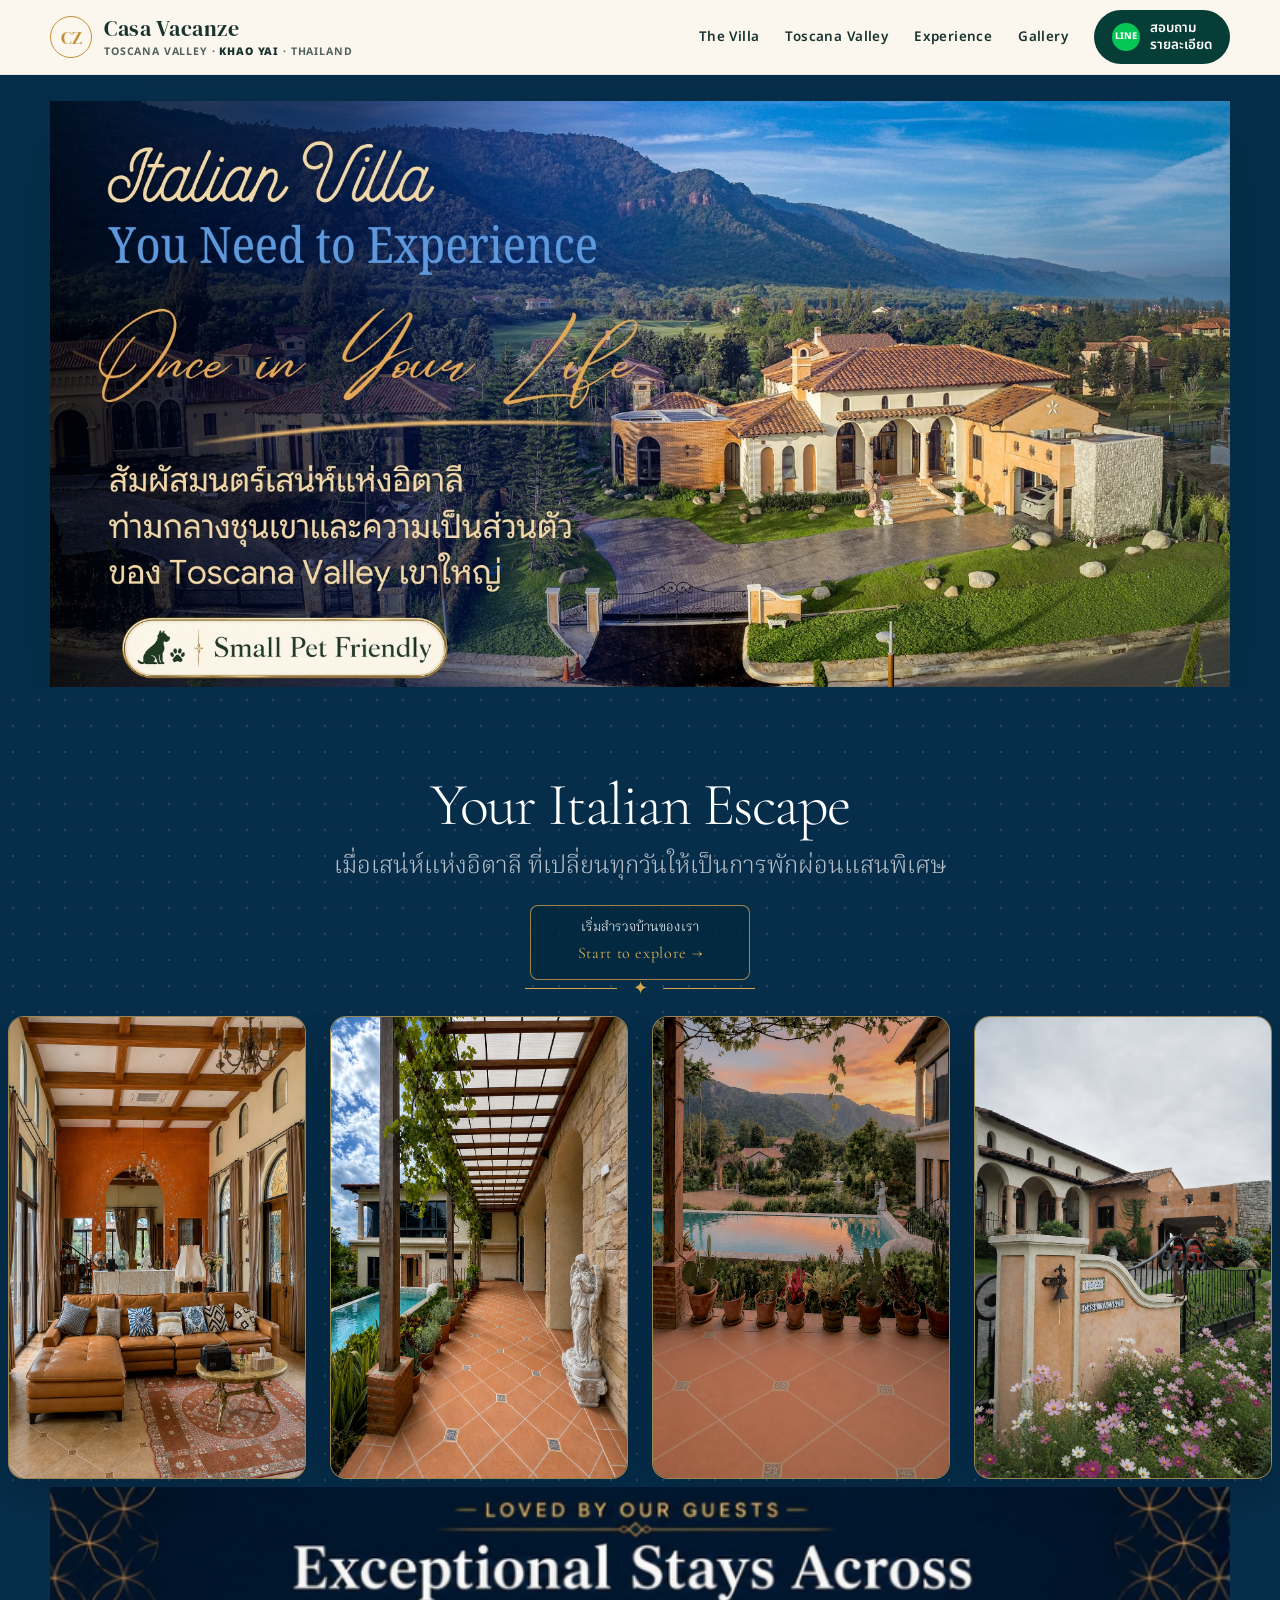
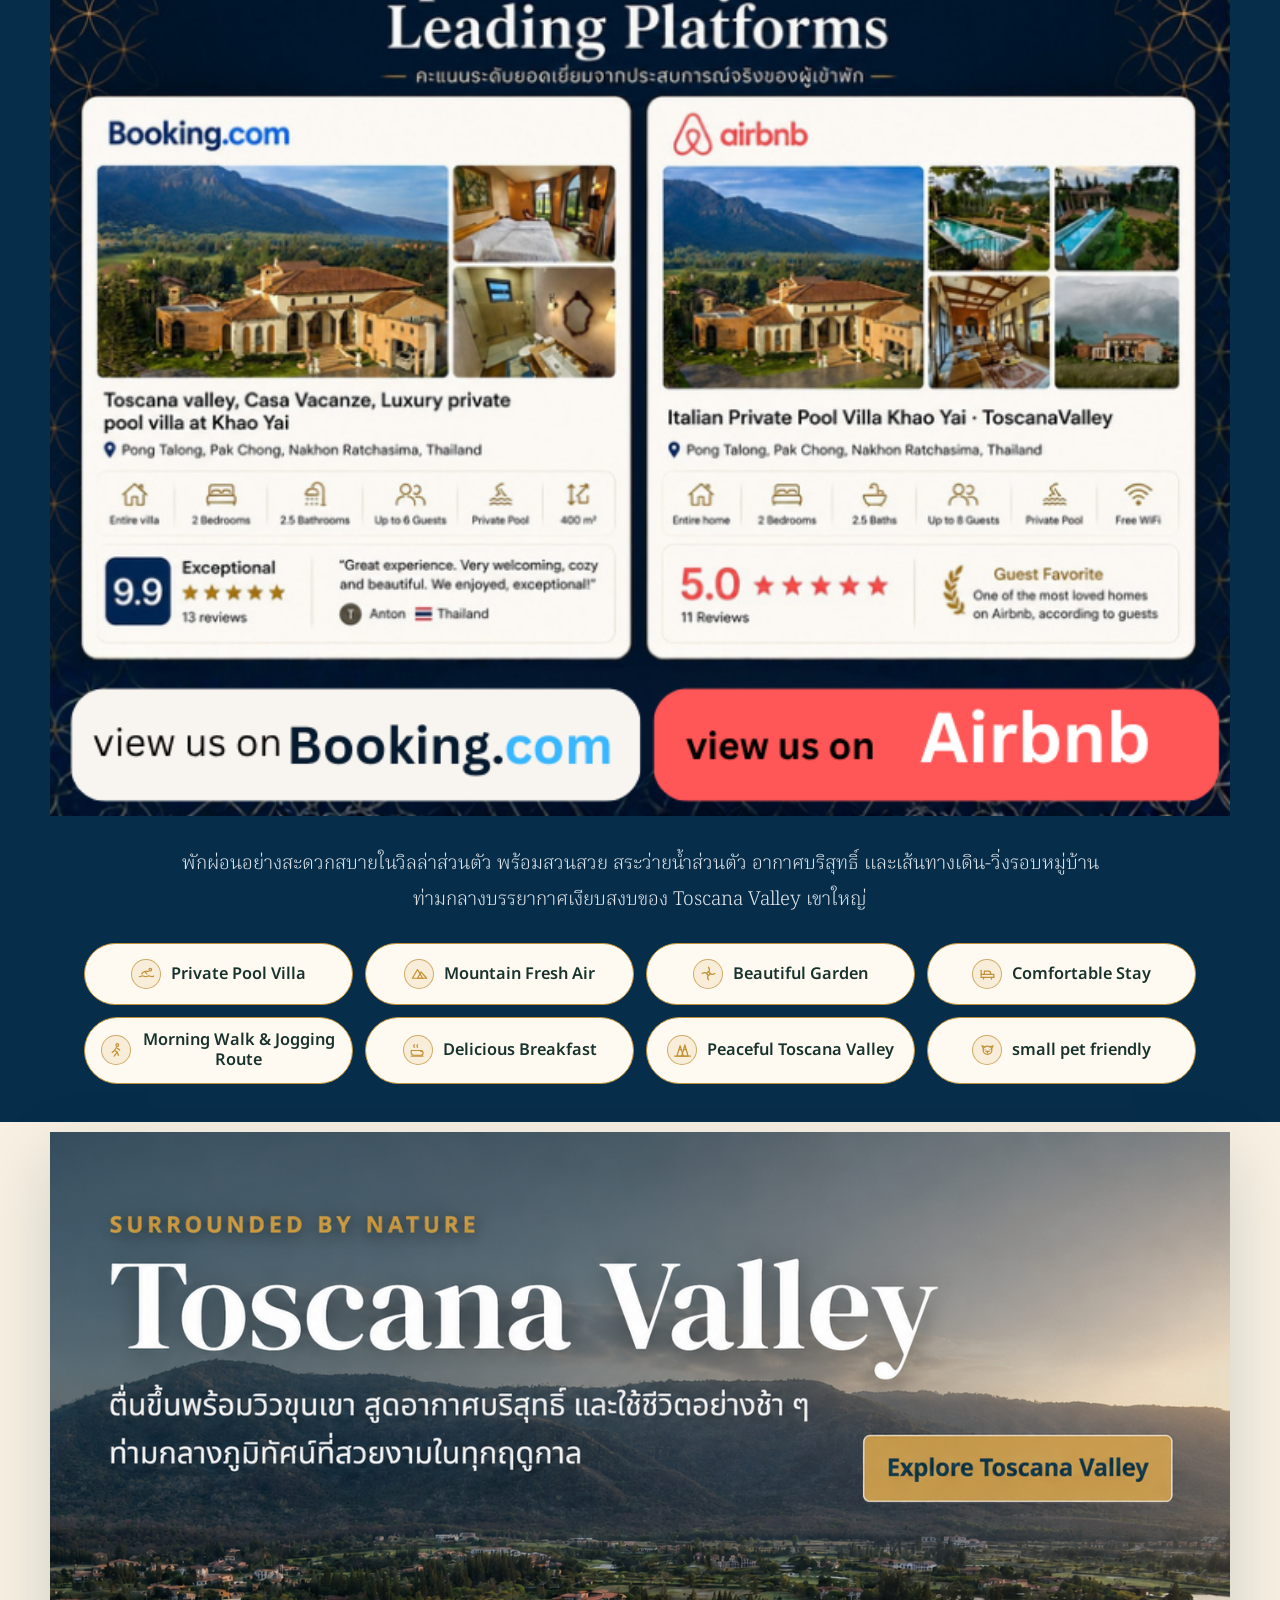
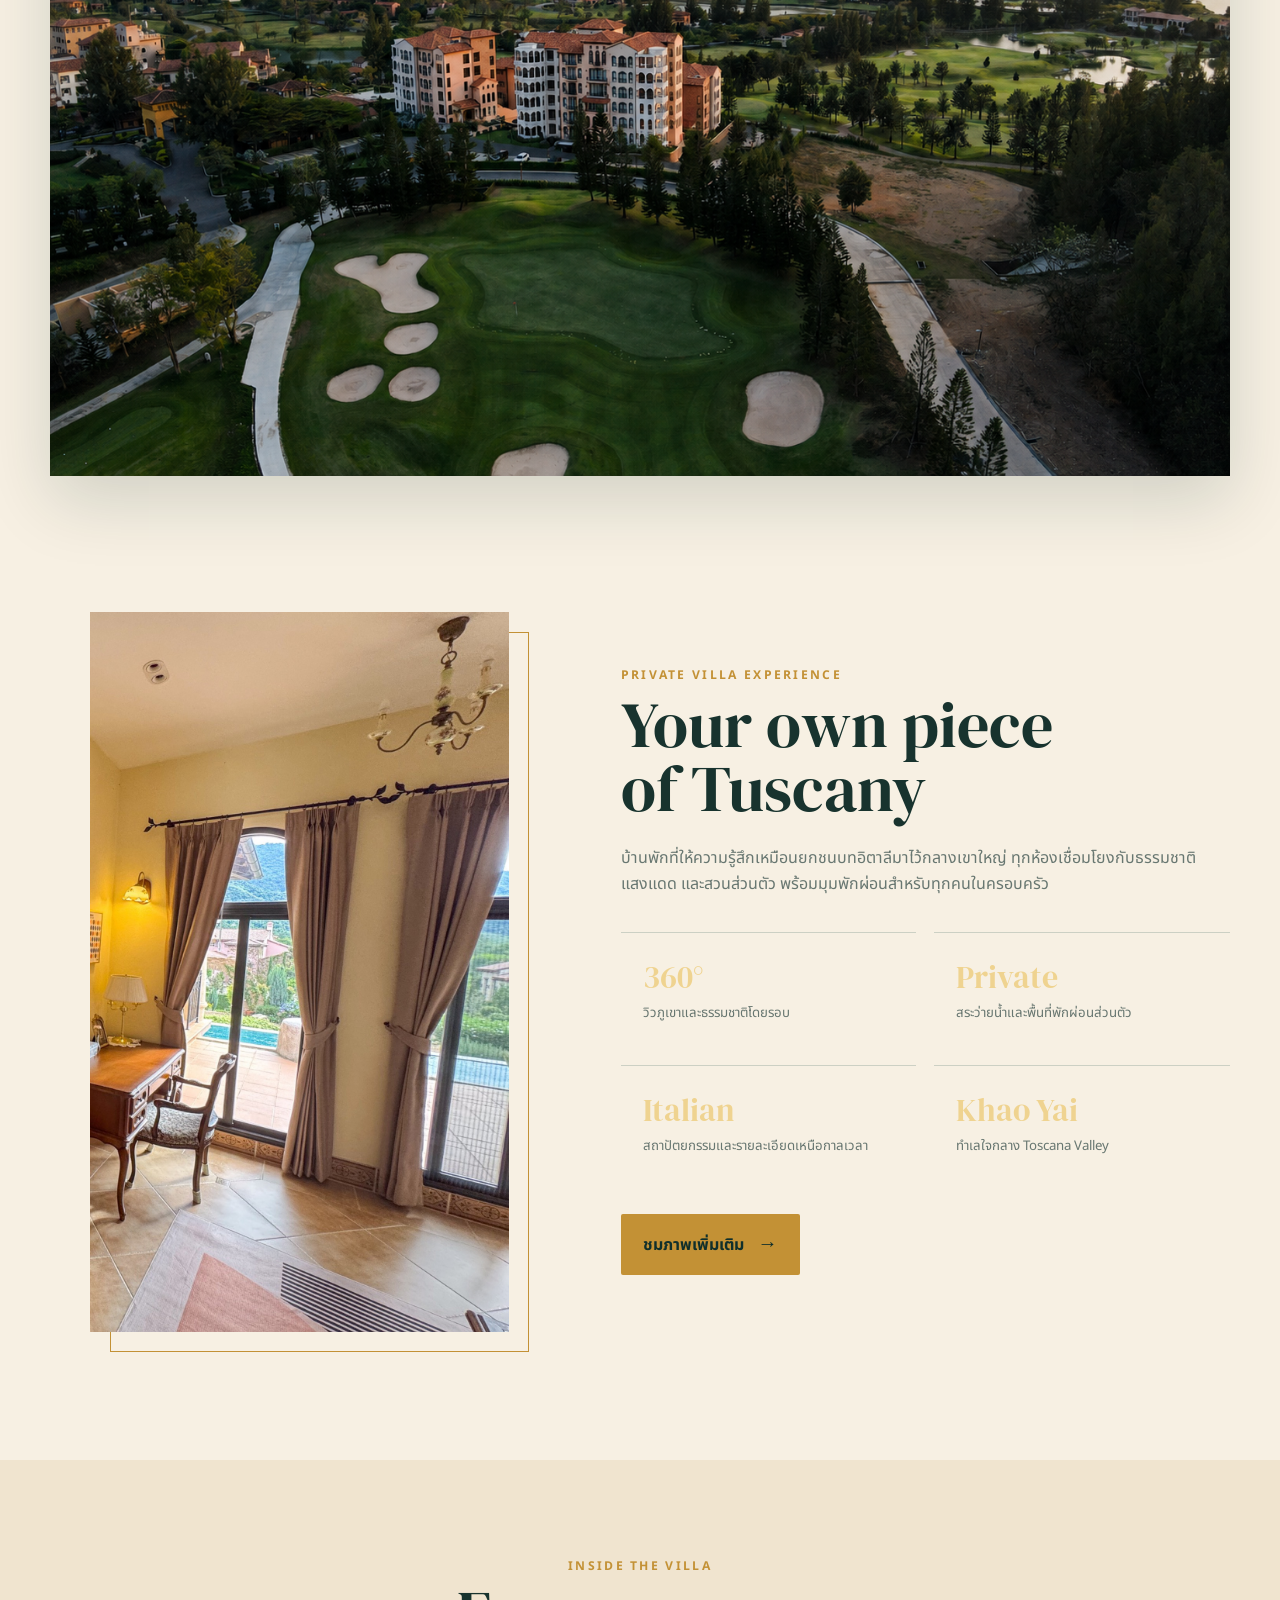
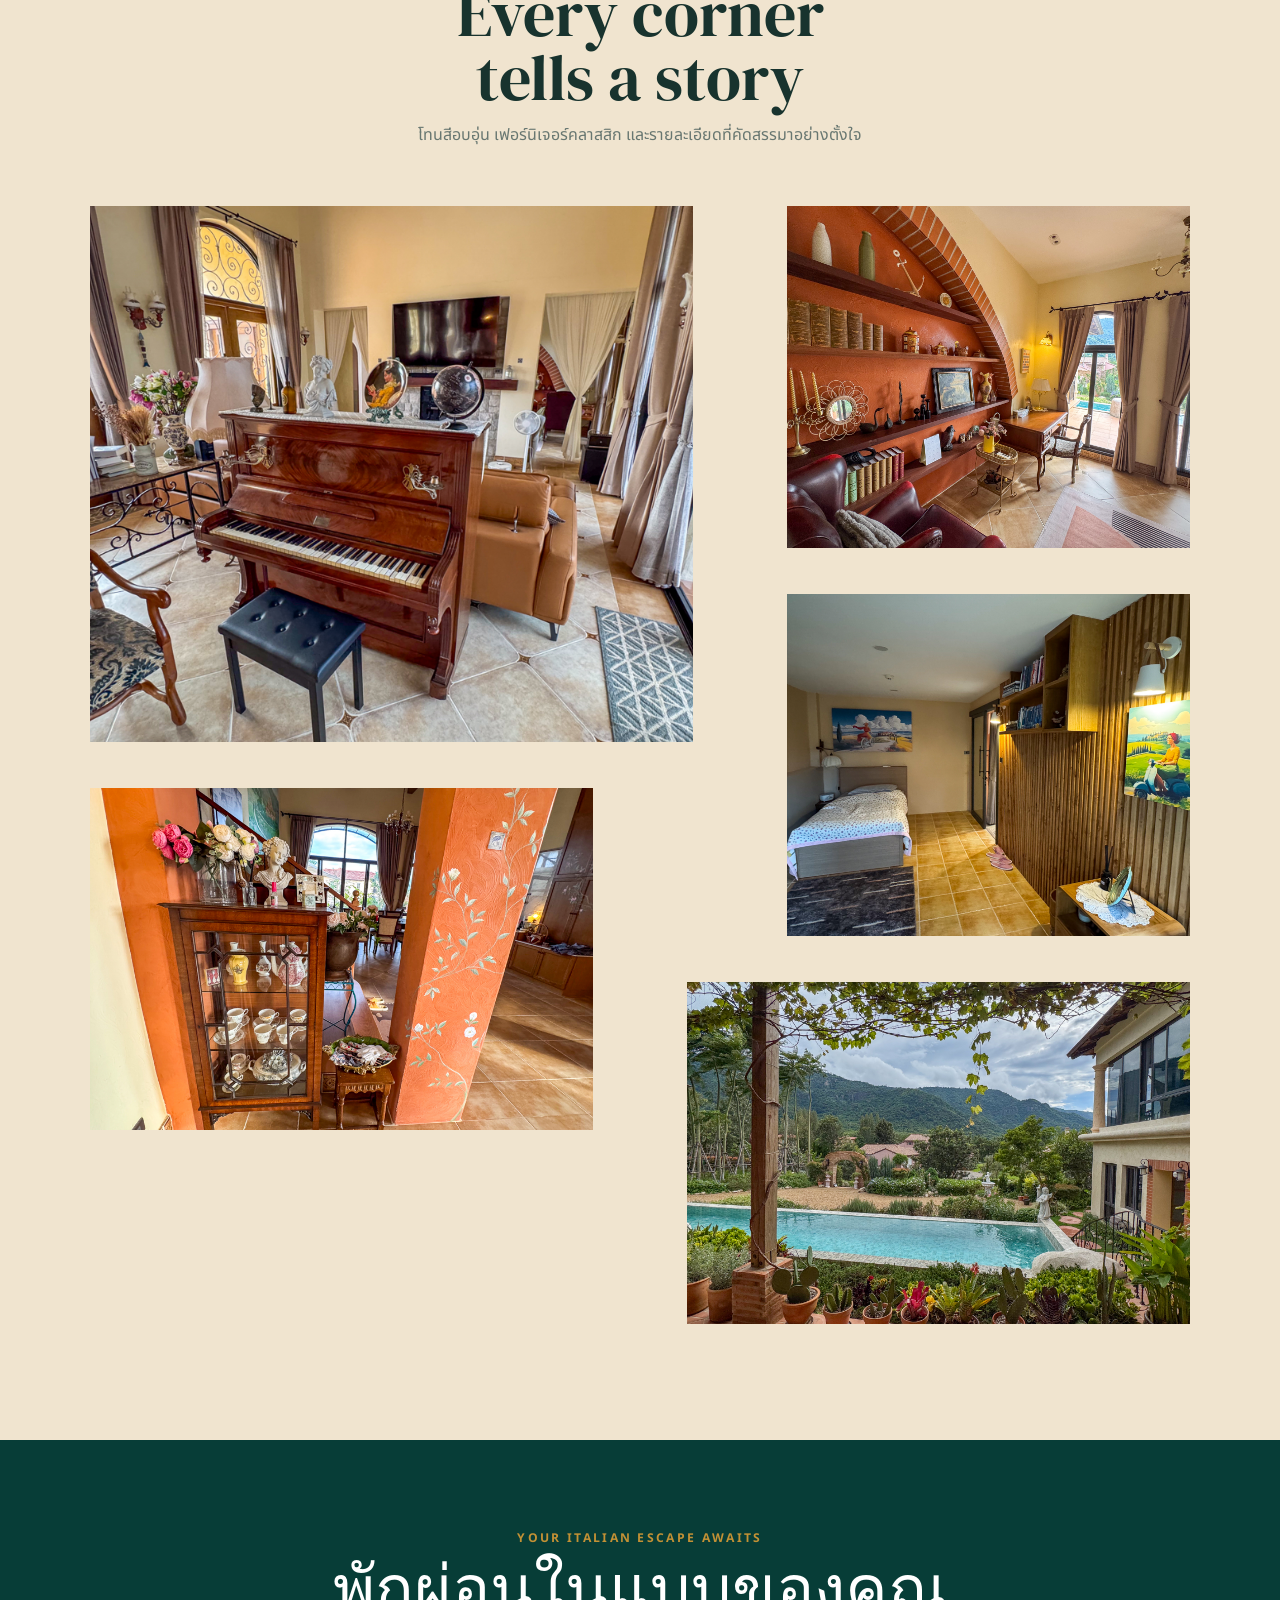
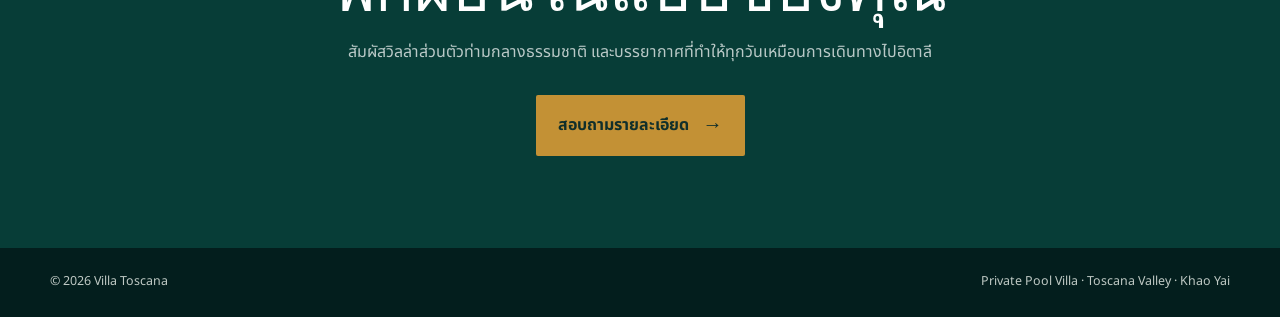
==== commit 8ff0a342: "Fix Toscana Valley gallery assets" ====
--- a/toscana-villa-site/index.html
+++ b/toscana-villa-site/index.html
@@ -83,12 +83,12 @@
     .pano-frame .pano-valley-button:focus-visible{outline:3px solid rgba(255,255,255,.9);outline-offset:3px}
     .guest-ratings{padding:0 0 38px;background:#062d4a}
     .guest-ratings .ratings-frame{width:min(1180px,calc(100% - 40px));margin:0 auto}
-    .ratings-image-wrap{position:relative;overflow:hidden;aspect-ratio:1110/805;background:#062d4a;box-shadow:none}
+    .ratings-image-wrap{position:relative;overflow:hidden;aspect-ratio:746/587;background:#062d4a;box-shadow:none}
     .ratings-image-wrap img{width:100%;height:auto;display:block}
-    .ratings-buttons{display:grid;grid-template-columns:1fr 1fr;gap:18px;margin:4px 0 0}
+    .ratings-buttons{display:none}
     .ratings-button{display:flex;min-height:118px;flex-direction:column;align-items:center;justify-content:center;border-radius:30px;text-align:center;font-family:"Noto Sans Thai",sans-serif;font-weight:800;line-height:1.05}
-    .ratings-button span{font-size:clamp(1.15rem,2.5vw,2.1rem);letter-spacing:.01em}
-    .ratings-button strong{margin-top:12px;font-size:clamp(2rem,4.3vw,3.7rem);line-height:.95}
+    .ratings-button span{font-size:clamp(1rem,1.8vw,1.5rem);letter-spacing:.01em}
+    .ratings-button strong{margin-top:10px;font-size:clamp(1.55rem,3vw,2.65rem);line-height:.95}
     .ratings-button.booking{background:#0751b9;color:#fff}
     .ratings-button.airbnb{background:#ff555b;color:#fff}
     .ratings-button.airbnb span{color:#111}
@@ -105,7 +105,7 @@
     .lightbox-panel img{width:auto;max-width:100%;height:auto;max-height:88vh;border-radius:16px;box-shadow:0 28px 70px rgba(0,0,0,.38)}
     .lightbox-close{position:absolute;top:-16px;right:-16px;width:42px;height:42px;border:0;border-radius:999px;background:#fff;color:#143a5f;font:1.5rem/1 "DM Serif Display",serif;cursor:pointer;box-shadow:0 10px 24px rgba(0,0,0,.24)}
     .lightbox-backdrop{position:absolute;inset:0}
-    @media(max-width:800px){.guest-ratings{padding:0 0 20px}.guest-ratings .ratings-frame{width:100%}.ratings-buttons{gap:6px;margin-top:3px;padding:0 4px}.ratings-button{min-height:74px;border-radius:18px}.ratings-button strong{margin-top:7px}.ratings-copy{padding:22px 12px 0}.ratings-copy p{font-size:.98rem;line-height:1.8}.ratings-highlights{grid-template-columns:1fr;gap:10px;margin-top:18px}.ratings-highlights li{min-height:56px;padding:10px 14px;font-size:.96rem}.benefit-icon{width:28px;height:28px;font-size:.94rem}.lightbox{padding:16px}.lightbox-close{top:-12px;right:-4px}}
+    @media(max-width:800px){.guest-ratings{padding:0 0 20px}.guest-ratings .ratings-frame{width:100%}.ratings-buttons{gap:6px;margin-top:3px;padding:0 4px}.ratings-button{min-height:74px;border-radius:18px}.ratings-button span{font-size:.85rem}.ratings-button strong{margin-top:6px;font-size:1.45rem}.ratings-copy{padding:22px 12px 0}.ratings-copy p{font-size:.98rem;line-height:1.8}.ratings-highlights{grid-template-columns:1fr;gap:10px;margin-top:18px}.ratings-highlights li{min-height:56px;padding:10px 14px;font-size:.96rem}.benefit-icon{width:28px;height:28px;font-size:.94rem}.lightbox{padding:16px}.lightbox-close{top:-12px;right:-4px}}
   </style>
 </head>
 <body>
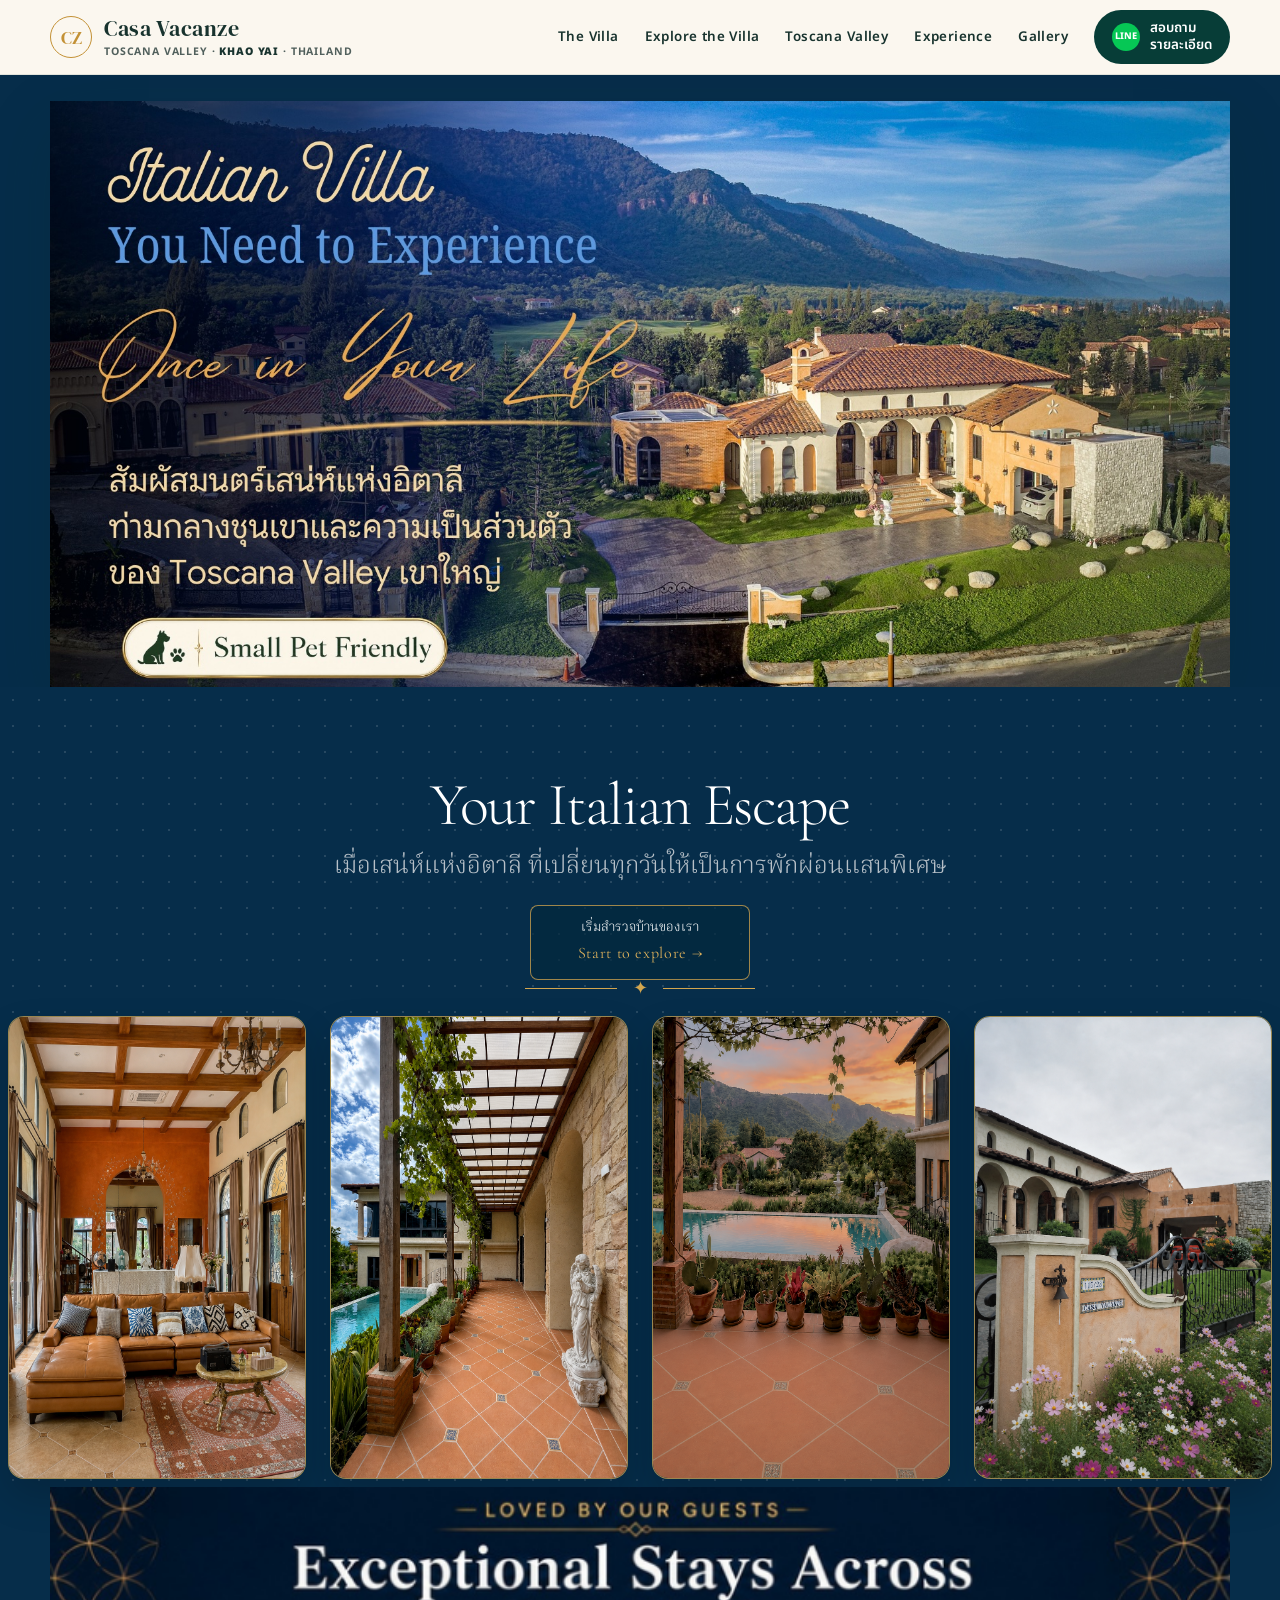
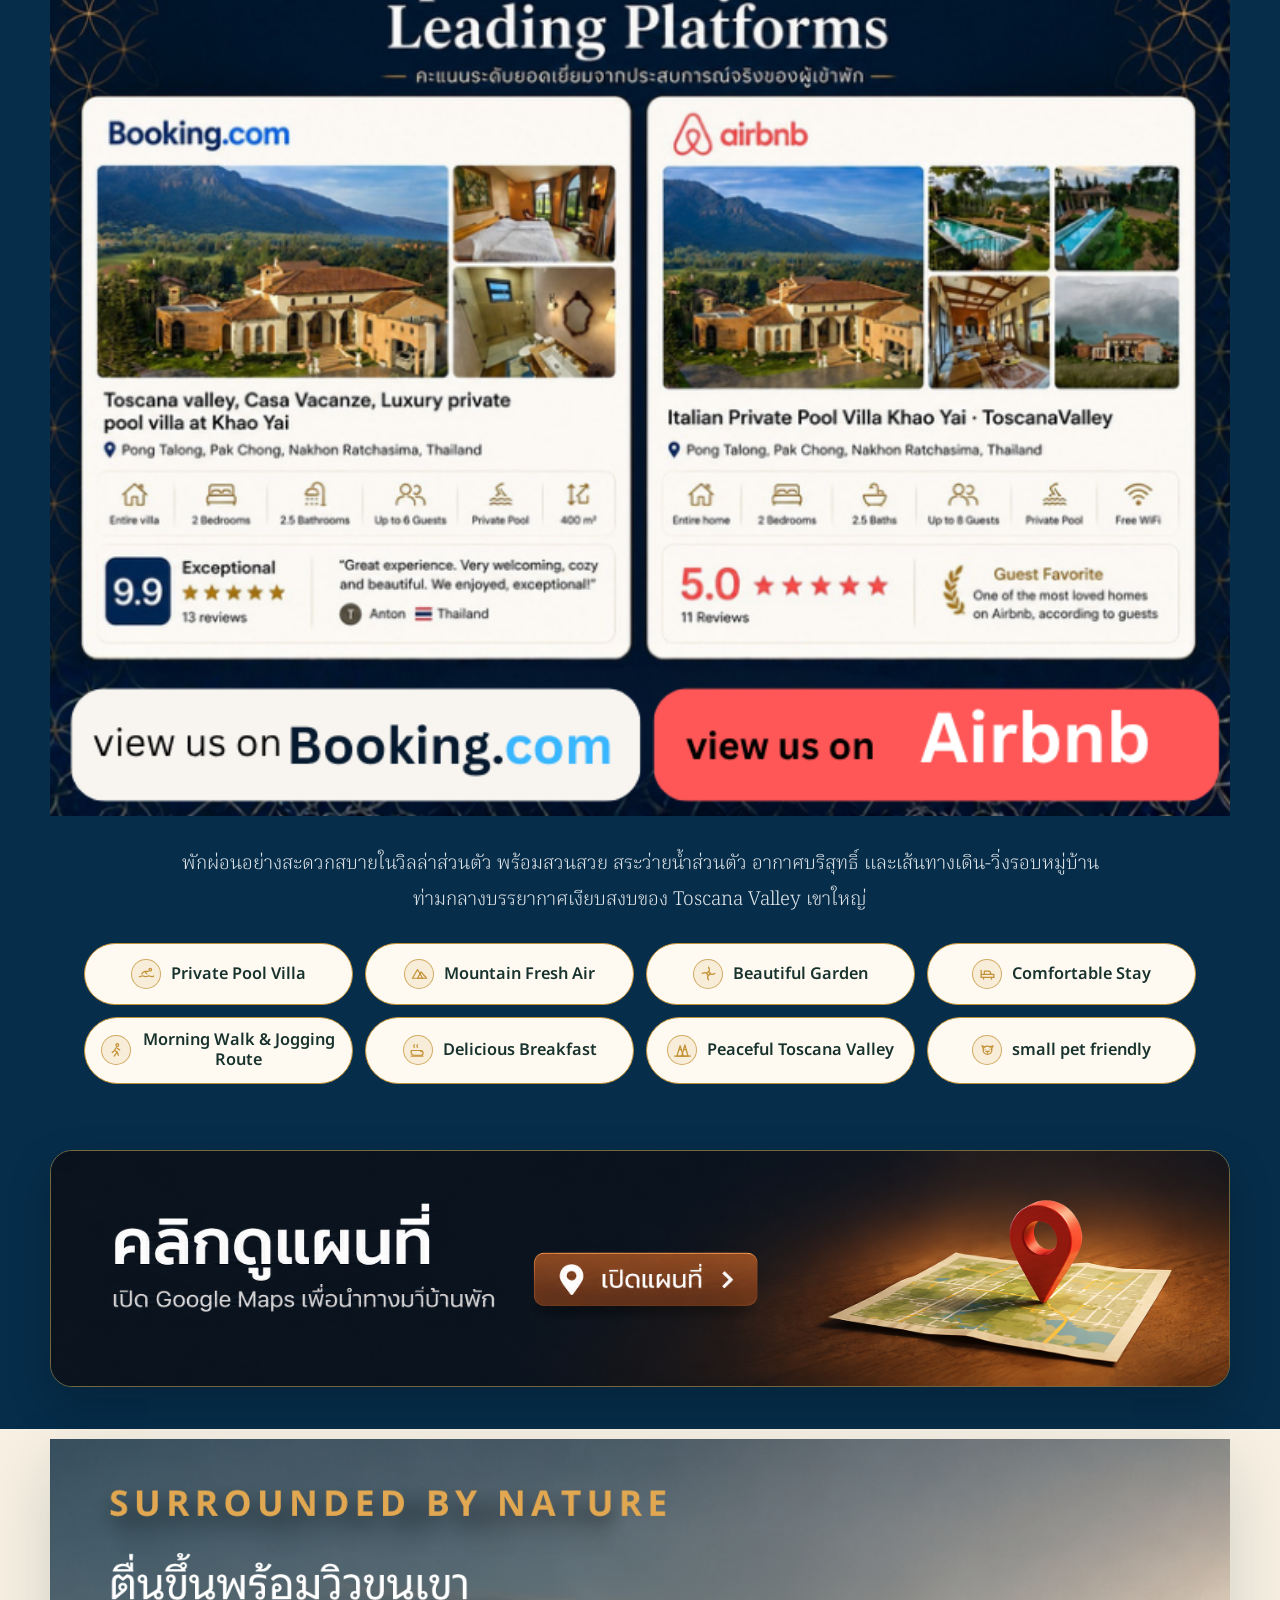
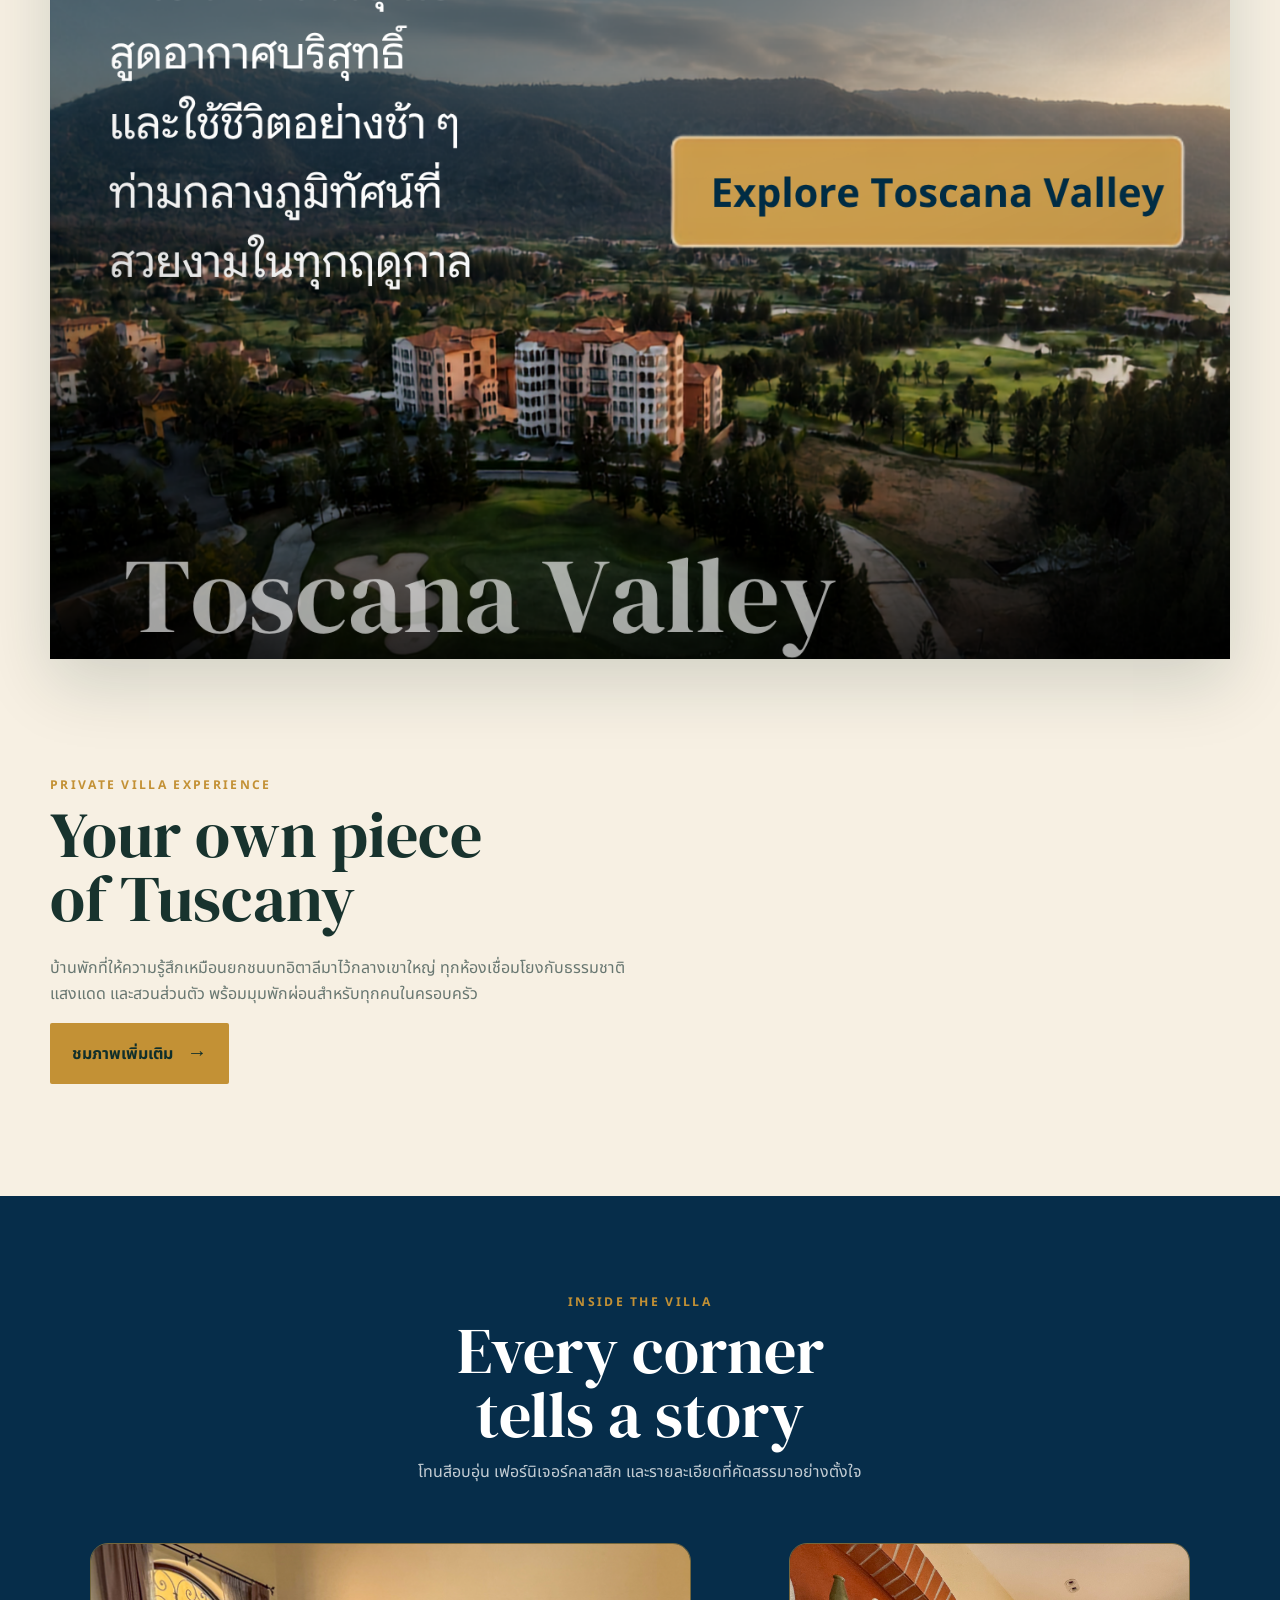
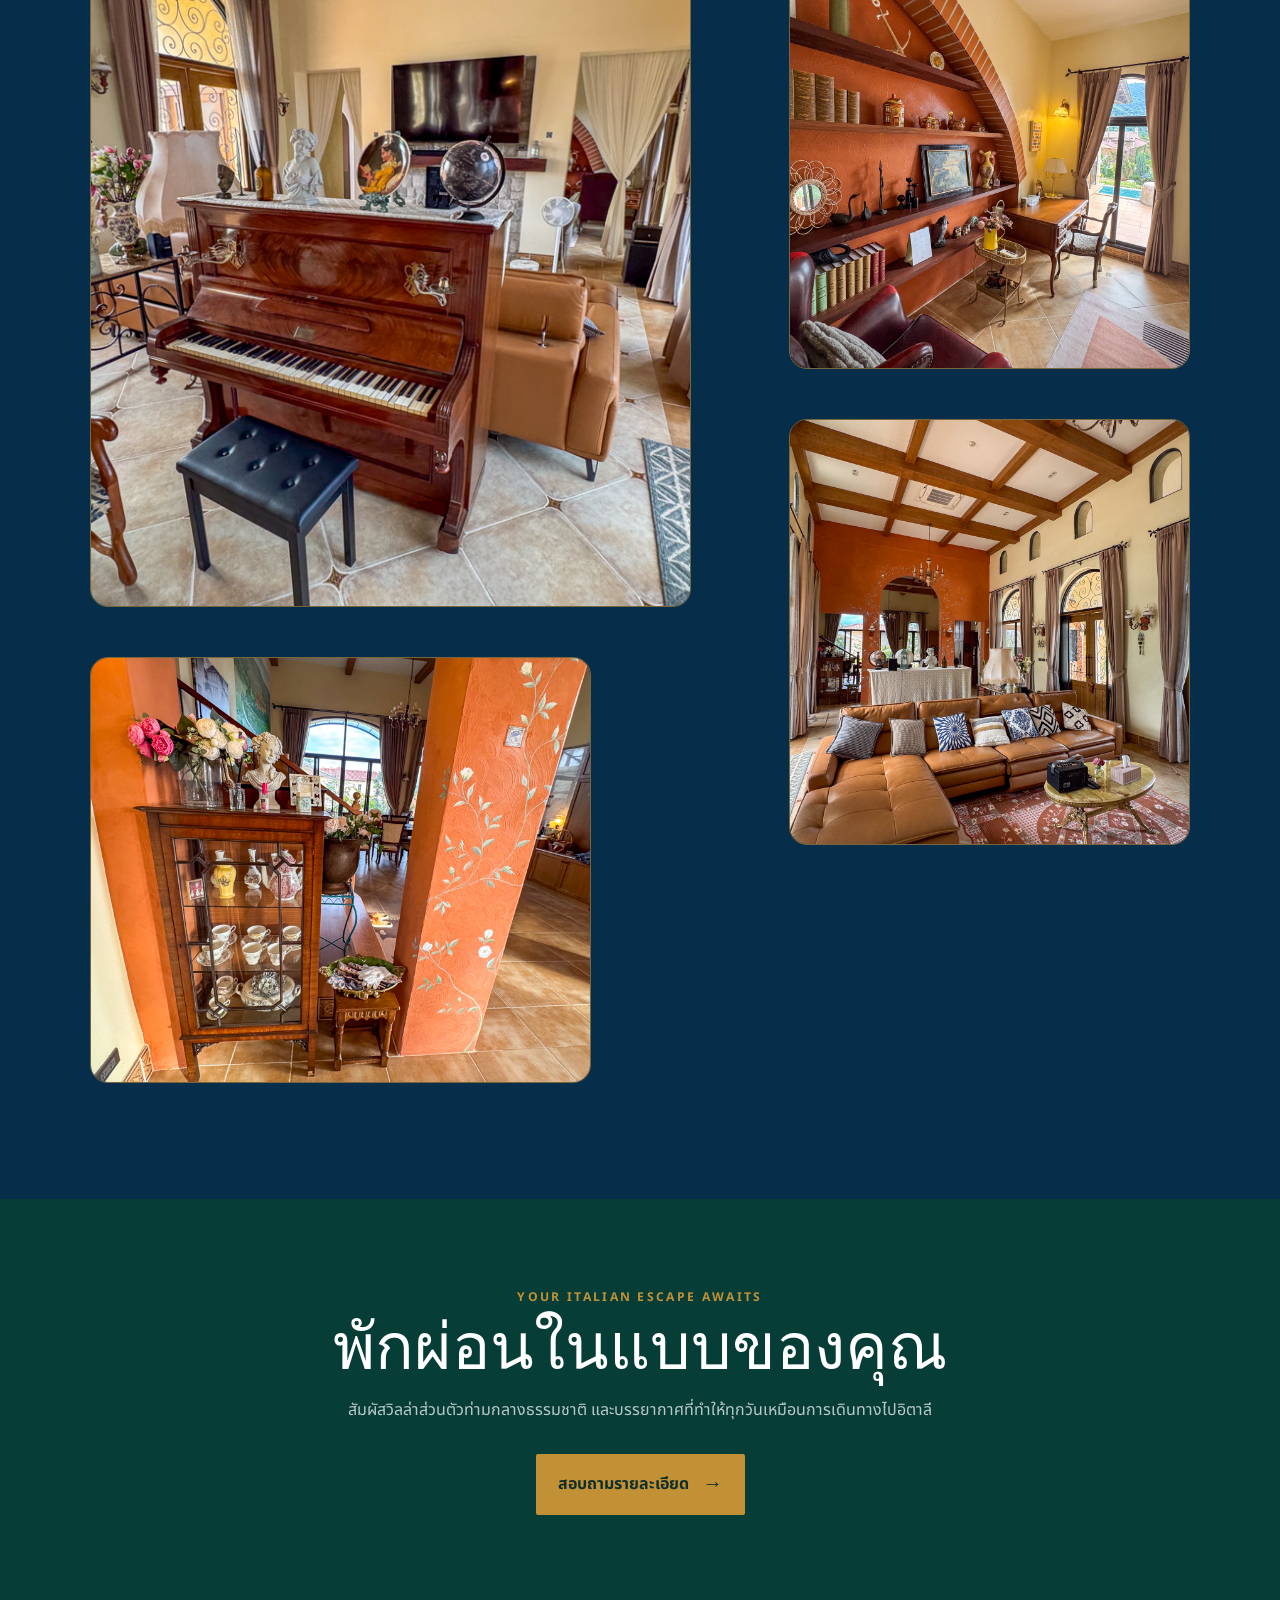
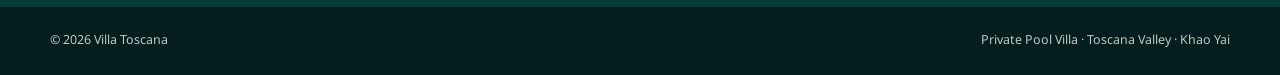
==== commit 8b67cff3: "Add explore villa page and latest gallery updates" ====
--- a/toscana-villa-site/index.html
+++ b/toscana-villa-site/index.html
@@ -79,8 +79,12 @@
     .wide-panorama{background:var(--cream)}
     @media(max-width:800px){.panorama{padding:6px 0}.pano-frame{width:calc(100% - 8px)}.pano-copy{left:18px;right:18px;bottom:74px}.pano-copy h2{font-size:clamp(2.3rem,13vw,4.2rem)}.pano-valley-button{right:16px;bottom:18px;padding:11px 13px;font-size:.82rem}.intro .thumbs{gap:6px}}
     .pano-copy,.pano-valley-button,.pano-frame:after{display:none}
-    .pano-frame .pano-valley-button{display:block;top:31%;right:5%;bottom:auto;width:27%;height:9%;padding:0;border:0;border-radius:8px;background:transparent;color:transparent;font-size:0;box-shadow:none}
+    .pano-frame .pano-valley-button{display:block;top:36%;right:4%;bottom:auto;width:44%;height:14%;padding:0;border:0;border-radius:8px;background:transparent;color:transparent;font-size:0;box-shadow:none}
     .pano-frame .pano-valley-button:focus-visible{outline:3px solid rgba(255,255,255,.9);outline-offset:3px}
+    .experience .facts{display:none}
+    .experience .portrait{display:none}.experience .experience-grid{grid-template-columns:1fr}
+    .gallery{background:#062d4a;color:#fff}.gallery .section-head h2{color:#fff}.gallery .section-head p{color:rgba(255,255,255,.76)}.gallery-grid{gap:18px;grid-auto-rows:220px}.gallery-grid .tile{border:1px solid rgba(195,145,53,.58);border-radius:18px}.gallery-grid .tile:nth-child(5){display:none}
+    @media(max-width:800px){.gallery-grid{gap:10px;grid-auto-rows:185px}.gallery-grid .tile{border-radius:14px}}
     .guest-ratings{padding:0 0 38px;background:#062d4a}
     .guest-ratings .ratings-frame{width:min(1180px,calc(100% - 40px));margin:0 auto}
     .ratings-image-wrap{position:relative;overflow:hidden;aspect-ratio:746/587;background:#062d4a;box-shadow:none}
@@ -95,6 +99,7 @@
     .ratings-button:focus-visible{outline:3px solid rgba(195,145,53,.95);outline-offset:4px}
     .ratings-copy{padding:30px 34px 0;text-align:center}
     .ratings-copy p{max-width:980px;margin:0 auto;color:rgba(255,255,255,.88);font-family:"Noto Serif Thai",serif;font-size:clamp(1rem,1.6vw,1.2rem);font-weight:300;line-height:1.9}
+    .map-section{padding:28px 0 42px;background:#062d4a;text-align:center}.map-card{display:block;width:min(1180px,calc(100% - 40px));margin:0 auto;overflow:hidden;border:1px solid rgba(195,145,53,.58);border-radius:22px;box-shadow:0 18px 45px rgba(0,0,0,.2);transition:transform .25s ease,box-shadow .25s ease}.map-card:hover{transform:translateY(-3px);box-shadow:0 24px 54px rgba(0,0,0,.28)}.map-card img{width:100%;height:auto;display:block}.map-card:focus-visible{outline:3px solid #f0c15d;outline-offset:5px}
     .ratings-highlights{display:grid;grid-template-columns:repeat(4,minmax(0,1fr));gap:12px;margin:24px auto 0;padding:0;list-style:none}
     .ratings-highlights li{display:flex;align-items:center;justify-content:center;gap:10px;min-height:62px;padding:12px 16px;border:1px solid var(--gold);border-radius:999px;background:#fffaf1;color:var(--ink);font:600 1.02rem/1.25 "Noto Sans Thai",sans-serif;text-align:center}
     .benefit-icon{width:30px;height:30px;display:grid;place-items:center;flex:0 0 auto;border-radius:50%;border:1px solid rgba(195,145,53,.72);background:rgba(195,145,53,.12);color:var(--gold)}
@@ -105,17 +110,18 @@
     .lightbox-panel img{width:auto;max-width:100%;height:auto;max-height:88vh;border-radius:16px;box-shadow:0 28px 70px rgba(0,0,0,.38)}
     .lightbox-close{position:absolute;top:-16px;right:-16px;width:42px;height:42px;border:0;border-radius:999px;background:#fff;color:#143a5f;font:1.5rem/1 "DM Serif Display",serif;cursor:pointer;box-shadow:0 10px 24px rgba(0,0,0,.24)}
     .lightbox-backdrop{position:absolute;inset:0}
-    @media(max-width:800px){.guest-ratings{padding:0 0 20px}.guest-ratings .ratings-frame{width:100%}.ratings-buttons{gap:6px;margin-top:3px;padding:0 4px}.ratings-button{min-height:74px;border-radius:18px}.ratings-button span{font-size:.85rem}.ratings-button strong{margin-top:6px;font-size:1.45rem}.ratings-copy{padding:22px 12px 0}.ratings-copy p{font-size:.98rem;line-height:1.8}.ratings-highlights{grid-template-columns:1fr;gap:10px;margin-top:18px}.ratings-highlights li{min-height:56px;padding:10px 14px;font-size:.96rem}.benefit-icon{width:28px;height:28px;font-size:.94rem}.lightbox{padding:16px}.lightbox-close{top:-12px;right:-4px}}
+    @media(max-width:800px){.guest-ratings{padding:0 0 20px}.guest-ratings .ratings-frame{width:100%}.ratings-buttons{gap:6px;margin-top:3px;padding:0 4px}.ratings-button{min-height:74px;border-radius:18px}.ratings-button span{font-size:.85rem}.ratings-button strong{margin-top:6px;font-size:1.45rem}.ratings-copy{padding:22px 12px 0}.ratings-copy p{font-size:.98rem;line-height:1.8}.ratings-highlights{grid-template-columns:1fr;gap:10px;margin-top:18px}.ratings-highlights li{min-height:56px;padding:10px 14px;font-size:.96rem}.benefit-icon{width:28px;height:28px;font-size:.94rem}.lightbox{padding:16px}.lightbox-close{top:-12px;right:-4px}}.map-section{padding:28px 0 42px;background:#062d4a;text-align:center}.map-card{display:block;width:min(1180px,calc(100% - 40px));margin:0 auto;overflow:hidden;border:1px solid rgba(195,145,53,.58);border-radius:22px;box-shadow:0 18px 45px rgba(0,0,0,.2);transition:transform .25s ease,box-shadow .25s ease}.map-card:hover{transform:translateY(-3px);box-shadow:0 24px 54px rgba(0,0,0,.28)}.map-card img{width:100%;height:auto;display:block}.map-card:focus-visible{outline:3px solid #f0c15d;outline-offset:5px}@media(max-width:800px){.map-section{padding:18px 0 28px}.map-card{width:calc(100% - 16px);border-radius:14px}}
   </style>
 </head>
 <body>
-  <header class="topbar"><nav class="wrap"><a class="brand" href="#home"><span class="monogram">CZ</span><span class="brand-copy">Casa Vacanze<small>Toscana Valley · <strong>Khao Yai</strong> · Thailand</small></span></a><div class="links"><a href="#villa">The Villa</a><a href="toscana-valley.html">Toscana Valley</a><a href="#experience">Experience</a><a href="#gallery">Gallery</a><a class="book" href="#contact"><span class="line-mark">LINE</span><span class="book-text"><span>สอบถาม</span><span>รายละเอียด</span></span></a></div></nav></header>
+  <header class="topbar"><nav class="wrap"><a class="brand" href="#home"><span class="monogram">CZ</span><span class="brand-copy">Casa Vacanze<small>Toscana Valley · <strong>Khao Yai</strong> · Thailand</small></span></a><div class="links"><a href="#villa">The Villa</a><a href="explore-villa.html">Explore the Villa</a><a href="toscana-valley.html">Toscana Valley</a><a href="#experience">Experience</a><a href="#gallery">Gallery</a><a class="book" href="#contact"><span class="line-mark">LINE</span><span class="book-text"><span>สอบถาม</span><span>รายละเอียด</span></span></a></div></nav></header>
   <main>
     <section class="hero" id="home"><img src="images/hero-main.png" alt="Italian Villa ท่ามกลางขุนเขาและความเป็นส่วนตัวของ Toscana Valley เขาใหญ่" fetchpriority="high"></section>
-    <section class="intro" id="villa"><div class="wrap"><div class="section-head"><h2>Your Italian Escape<span>เมื่อเสน่ห์แห่งอิตาลี ที่เปลี่ยนทุกวันให้เป็นการพักผ่อนแสนพิเศษ</span></h2><a class="explore-prompt" href="#experience"><span>เริ่มสำรวจบ้านของเรา</span><small>Start to explore →</small></a></div><div class="thumbs"><figure class="thumb"><button type="button" class="thumb-open" data-lightbox-src="images/card-living.png" data-lightbox-alt="ห้องนั่งเล่นเพดานสูงของวิลล่า" aria-label="ขยายรูปห้องนั่งเล่นเพดานสูงของวิลล่า"><img src="images/card-living.png" alt="ห้องนั่งเล่นเพดานสูงของวิลล่า" loading="lazy"></button></figure><figure class="thumb"><button type="button" class="thumb-open" data-lightbox-src="images/card-courtyard.png" data-lightbox-alt="ทางเดินริมสระและสวนของวิลล่า" aria-label="ขยายรูปทางเดินริมสระและสวนของวิลล่า"><img src="images/card-courtyard.png" alt="ทางเดินริมสระและสวนของวิลล่า" loading="lazy"></button></figure><figure class="thumb"><button type="button" class="thumb-open" data-lightbox-src="images/card-pool.png" data-lightbox-alt="สระว่ายน้ำส่วนตัวช่วงพระอาทิตย์ตก" aria-label="ขยายรูปสระว่ายน้ำส่วนตัวช่วงพระอาทิตย์ตก"><img src="images/card-pool.png" alt="สระว่ายน้ำส่วนตัวช่วงพระอาทิตย์ตก" loading="lazy"></button></figure><figure class="thumb"><button type="button" class="thumb-open" data-lightbox-src="images/card-entrance.png" data-lightbox-alt="ประตูทางเข้าวิลล่าและสวนดอกไม้" aria-label="ขยายรูปประตูทางเข้าวิลล่าและสวนดอกไม้"><img src="images/card-entrance.png" alt="ประตูทางเข้าวิลล่าและสวนดอกไม้" loading="lazy"></button></figure></div></div></section>
+    <section class="intro" id="villa"><div class="wrap"><div class="section-head"><h2>Your Italian Escape<span>เมื่อเสน่ห์แห่งอิตาลี ที่เปลี่ยนทุกวันให้เป็นการพักผ่อนแสนพิเศษ</span></h2><a class="explore-prompt" href="explore-villa.html"><span>เริ่มสำรวจบ้านของเรา</span><small>Start to explore →</small></a></div><div class="thumbs"><figure class="thumb"><button type="button" class="thumb-open" data-lightbox-src="images/card-living.png" data-lightbox-alt="ห้องนั่งเล่นเพดานสูงของวิลล่า" aria-label="ขยายรูปห้องนั่งเล่นเพดานสูงของวิลล่า"><img src="images/card-living.png" alt="ห้องนั่งเล่นเพดานสูงของวิลล่า" loading="lazy"></button></figure><figure class="thumb"><button type="button" class="thumb-open" data-lightbox-src="images/card-courtyard.png" data-lightbox-alt="ทางเดินริมสระและสวนของวิลล่า" aria-label="ขยายรูปทางเดินริมสระและสวนของวิลล่า"><img src="images/card-courtyard.png" alt="ทางเดินริมสระและสวนของวิลล่า" loading="lazy"></button></figure><figure class="thumb"><button type="button" class="thumb-open" data-lightbox-src="images/card-pool.png" data-lightbox-alt="สระว่ายน้ำส่วนตัวช่วงพระอาทิตย์ตก" aria-label="ขยายรูปสระว่ายน้ำส่วนตัวช่วงพระอาทิตย์ตก"><img src="images/card-pool.png" alt="สระว่ายน้ำส่วนตัวช่วงพระอาทิตย์ตก" loading="lazy"></button></figure><figure class="thumb"><button type="button" class="thumb-open" data-lightbox-src="images/card-entrance.png" data-lightbox-alt="ประตูทางเข้าวิลล่าและสวนดอกไม้" aria-label="ขยายรูปประตูทางเข้าวิลล่าและสวนดอกไม้"><img src="images/card-entrance.png" alt="ประตูทางเข้าวิลล่าและสวนดอกไม้" loading="lazy"></button></figure></div></div></section>
     <section class="guest-ratings"><div class="ratings-frame"><div class="ratings-image-wrap"><img src="images/guest-ratings.png" alt="คะแนนรีวิวจาก Booking.com และ Airbnb ของ Casa Vacanze" loading="lazy"></div><div class="ratings-buttons"><a class="ratings-button booking" href="https://www.booking.com/Share-ZfoHVl" target="_blank" rel="noopener noreferrer" aria-label="เปิดหน้า Booking ของวิลล่า"><span>view us on</span><strong>Booking.com</strong></a><a class="ratings-button airbnb" href="https://www.airbnb.com/rooms/1501277932846526777?check_in=2026-07-18&check_out=2026-07-24&guests=1&adults=1&s=67&unique_share_id=2c007d84-0261-47b5-bdb4-f7a1ea1b9213" target="_blank" rel="noopener noreferrer" aria-label="เปิดหน้า Airbnb ของวิลล่า"><span>view us on</span><strong>Airbnb</strong></a></div><div class="ratings-copy"><p>พักผ่อนอย่างสะดวกสบายในวิลล่าส่วนตัว พร้อมสวนสวย สระว่ายน้ำส่วนตัว อากาศบริสุทธิ์ และเส้นทางเดิน-วิ่งรอบหมู่บ้าน ท่ามกลางบรรยากาศเงียบสงบของ Toscana Valley เขาใหญ่</p><ul class="ratings-highlights"><li><span class="benefit-icon" aria-hidden="true"><svg viewBox="0 0 24 24"><path d="M3 16c2 0 2-1 4-1s2 1 4 1 2-1 4-1 2 1 4 1 2-1 2-1"/><path d="M6 12.5c1.2-2 2.7-3 4.6-3.1l3.7-.2"/><circle cx="16.8" cy="7.2" r="1.6"/><path d="M9.8 9.7l2.8 2.8"/></svg></span><span>Private Pool Villa</span></li><li><span class="benefit-icon" aria-hidden="true"><svg viewBox="0 0 24 24"><path d="M3 18 9.5 7l6.5 11Z"/><path d="M9.5 18 14 10l7 8Z"/></svg></span><span>Mountain Fresh Air</span></li><li><span class="benefit-icon" aria-hidden="true"><svg viewBox="0 0 24 24"><circle cx="12" cy="12" r="2"/><path d="M12 4c1.6 2.4 1.6 4.3 0 6"/><path d="M20 12c-2.4 1.6-4.3 1.6-6 0"/><path d="M12 20c-1.6-2.4-1.6-4.3 0-6"/><path d="M4 12c2.4-1.6 4.3-1.6 6 0"/></svg></span><span>Beautiful Garden</span></li><li><span class="benefit-icon" aria-hidden="true"><svg viewBox="0 0 24 24"><path d="M4 17V8"/><path d="M4 13h16v4"/><path d="M8 13V9h5a3 3 0 0 1 3 3v1"/><path d="M4 17h16"/><path d="M7 17v2m10-2v2"/></svg></span><span>Comfortable Stay</span></li><li><span class="benefit-icon" aria-hidden="true"><svg viewBox="0 0 24 24"><circle cx="13" cy="5" r="1.7"/><path d="M11.8 8.2 9.5 12l3.5 2 1.3 4"/><path d="m13 9.2 3 2.3"/><path d="M9.5 12 6.5 14.5"/><path d="M12.8 14 9 19"/></svg></span><span>Morning Walk &amp; Jogging Route</span></li><li><span class="benefit-icon" aria-hidden="true"><svg viewBox="0 0 24 24"><path d="M7 12h9a3 3 0 0 1 0 6H8a4 4 0 0 1-4-4v-2h3Z"/><path d="M16 13h2"/><path d="M8 8c-1-1.3-1-2.5 0-3.5"/><path d="M12 8c-1-1.3-1-2.5 0-3.5"/><path d="M4 19h15"/></svg></span><span>Delicious Breakfast</span></li><li><span class="benefit-icon" aria-hidden="true"><svg viewBox="0 0 24 24"><path d="M5 19 9 6l4 13Z"/><path d="M11 19 15 5l4 14Z"/><path d="M2 19h20"/><path d="M8 11h2m4 0h2"/></svg></span><span>Peaceful Toscana Valley</span></li><li><span class="benefit-icon" aria-hidden="true"><svg viewBox="0 0 24 24"><path d="M7 10 5 6l4 1.4"/><path d="M17 10 19 6l-4 1.4"/><path d="M6.5 11.5a5.5 5.5 0 0 0 11 0c0-3-2.5-5-5.5-5s-5.5 2-5.5 5Z"/><path d="M10 13h4"/><path d="M12 13v2"/><path d="M9 11.2h.1M15 11.2h.1"/></svg></span><span>small pet friendly</span></li></ul></div></div></section>
+    <section class="map-section" aria-label="แผนที่ไปยังที่พัก"><a class="map-card" href="https://www.google.com/maps/search/?api=1&amp;query=Casa+Vacanze+Toscana+Valley+Khao+Yai" target="_blank" rel="noopener noreferrer" aria-label="เปิด Google Maps เพื่อนำทางไปยัง Casa Vacanze"><img src="images/google-map.png" alt="คลิกดูแผนที่และเปิด Google Maps เพื่อนำทางมายังบ้านพัก" loading="lazy"></a></section>
     <section class="panorama"><div class="pano-frame"><img src="images/toscana-view-new.png" alt="ทิวทัศน์ Toscana Valley และสนามกอล์ฟ" loading="lazy"><div class="pano-copy"><div class="kicker">Surrounded by nature</div><h2>Toscana Valley</h2><p>ตื่นขึ้นพร้อมวิวขุนเขา สูดอากาศบริสุทธิ์ และใช้ชีวิตอย่างช้า ๆ ท่ามกลางภูมิทัศน์ที่สวยงามในทุกฤดูกาล</p></div><a class="pano-valley-button" href="toscana-valley.html" aria-label="เปิดหน้า Toscana Valley">Explore Toscana Valley</a></div></section>
-    <section class="experience" id="experience"><div class="wrap experience-grid"><figure class="portrait"><img src="images/pool-vertical.jpg" alt="ห้องพักที่เชื่อมต่อกับสระว่ายน้ำส่วนตัว" loading="lazy"></figure><div><div class="kicker">Private Villa Experience</div><h2>Your own piece<br>of Tuscany</h2><p class="copy">บ้านพักที่ให้ความรู้สึกเหมือนยกชนบทอิตาลีมาไว้กลางเขาใหญ่ ทุกห้องเชื่อมโยงกับธรรมชาติ แสงแดด และสวนส่วนตัว พร้อมมุมพักผ่อนสำหรับทุกคนในครอบครัว</p><div class="facts"><div class="fact"><strong>360°</strong><span>วิวภูเขาและธรรมชาติโดยรอบ</span></div><div class="fact"><strong>Private</strong><span>สระว่ายน้ำและพื้นที่พักผ่อนส่วนตัว</span></div><div class="fact"><strong>Italian</strong><span>สถาปัตยกรรมและรายละเอียดเหนือกาลเวลา</span></div><div class="fact"><strong>Khao Yai</strong><span>ทำเลใจกลาง Toscana Valley</span></div></div><a class="cta" href="#gallery">ชมภาพเพิ่มเติม <span>→</span></a></div></div></section>
+    <section class="experience" id="experience"><div class="wrap experience-grid"><figure class="portrait"><img src="images/pool-vertical.jpg" alt="ห้องพักที่เชื่อมต่อกับสระว่ายน้ำส่วนตัว" loading="lazy"></figure><div><div class="kicker">Private Villa Experience</div><h2>Your own piece<br>of Tuscany</h2><p class="copy">บ้านพักที่ให้ความรู้สึกเหมือนยกชนบทอิตาลีมาไว้กลางเขาใหญ่ ทุกห้องเชื่อมโยงกับธรรมชาติ แสงแดด และสวนส่วนตัว พร้อมมุมพักผ่อนสำหรับทุกคนในครอบครัว</p><div class="facts"><div class="fact"><strong>360°</strong><span>วิวภูเขาและธรรมชาติโดยรอบ</span></div><div class="fact"><strong>Private</strong><span>สระว่ายน้ำและพื้นที่พักผ่อนส่วนตัว</span></div><div class="fact"><strong>Italian</strong><span>สถาปัตยกรรมและรายละเอียดเหนือกาลเวลา</span></div><div class="fact"><strong>Khao Yai</strong><span>ทำเลใจกลาง Toscana Valley</span></div></div><a class="cta" href="explore-villa.html">ชมภาพเพิ่มเติม <span>→</span></a></div></div></section>
     <section class="gallery" id="gallery"><div class="wrap"><div class="section-head"><div class="kicker">Inside the villa</div><h2>Every corner<br>tells a story</h2><p>โทนสีอบอุ่น เฟอร์นิเจอร์คลาสสิก และรายละเอียดที่คัดสรรมาอย่างตั้งใจ</p></div><div class="gallery-grid"><figure class="tile"><img src="images/piano.jpg" alt="เปียโนในห้องรับแขก" loading="lazy"></figure><figure class="tile"><img src="images/study.jpg" alt="ห้องทำงานสไตล์อิตาเลียน" loading="lazy"></figure><figure class="tile"><img src="images/interior-1.jpg" alt="รายละเอียดภายในบ้าน" loading="lazy"></figure><figure class="tile"><img src="images/interior-2.jpg" alt="มุมพักผ่อนภายในบ้าน" loading="lazy"></figure><figure class="tile"><img src="images/detail-1.jpg" alt="รายละเอียดการตกแต่ง" loading="lazy"></figure></div></div></section>
     <section class="contact" id="contact"><div class="wrap"><div class="kicker">Your Italian escape awaits</div><h2>พักผ่อนในแบบของคุณ</h2><p>สัมผัสวิลล่าส่วนตัวท่ามกลางธรรมชาติ และบรรยากาศที่ทำให้ทุกวันเหมือนการเดินทางไปอิตาลี</p><a class="cta" href="mailto:hello@example.com">สอบถามรายละเอียด <span>→</span></a></div></section>
   </main>
